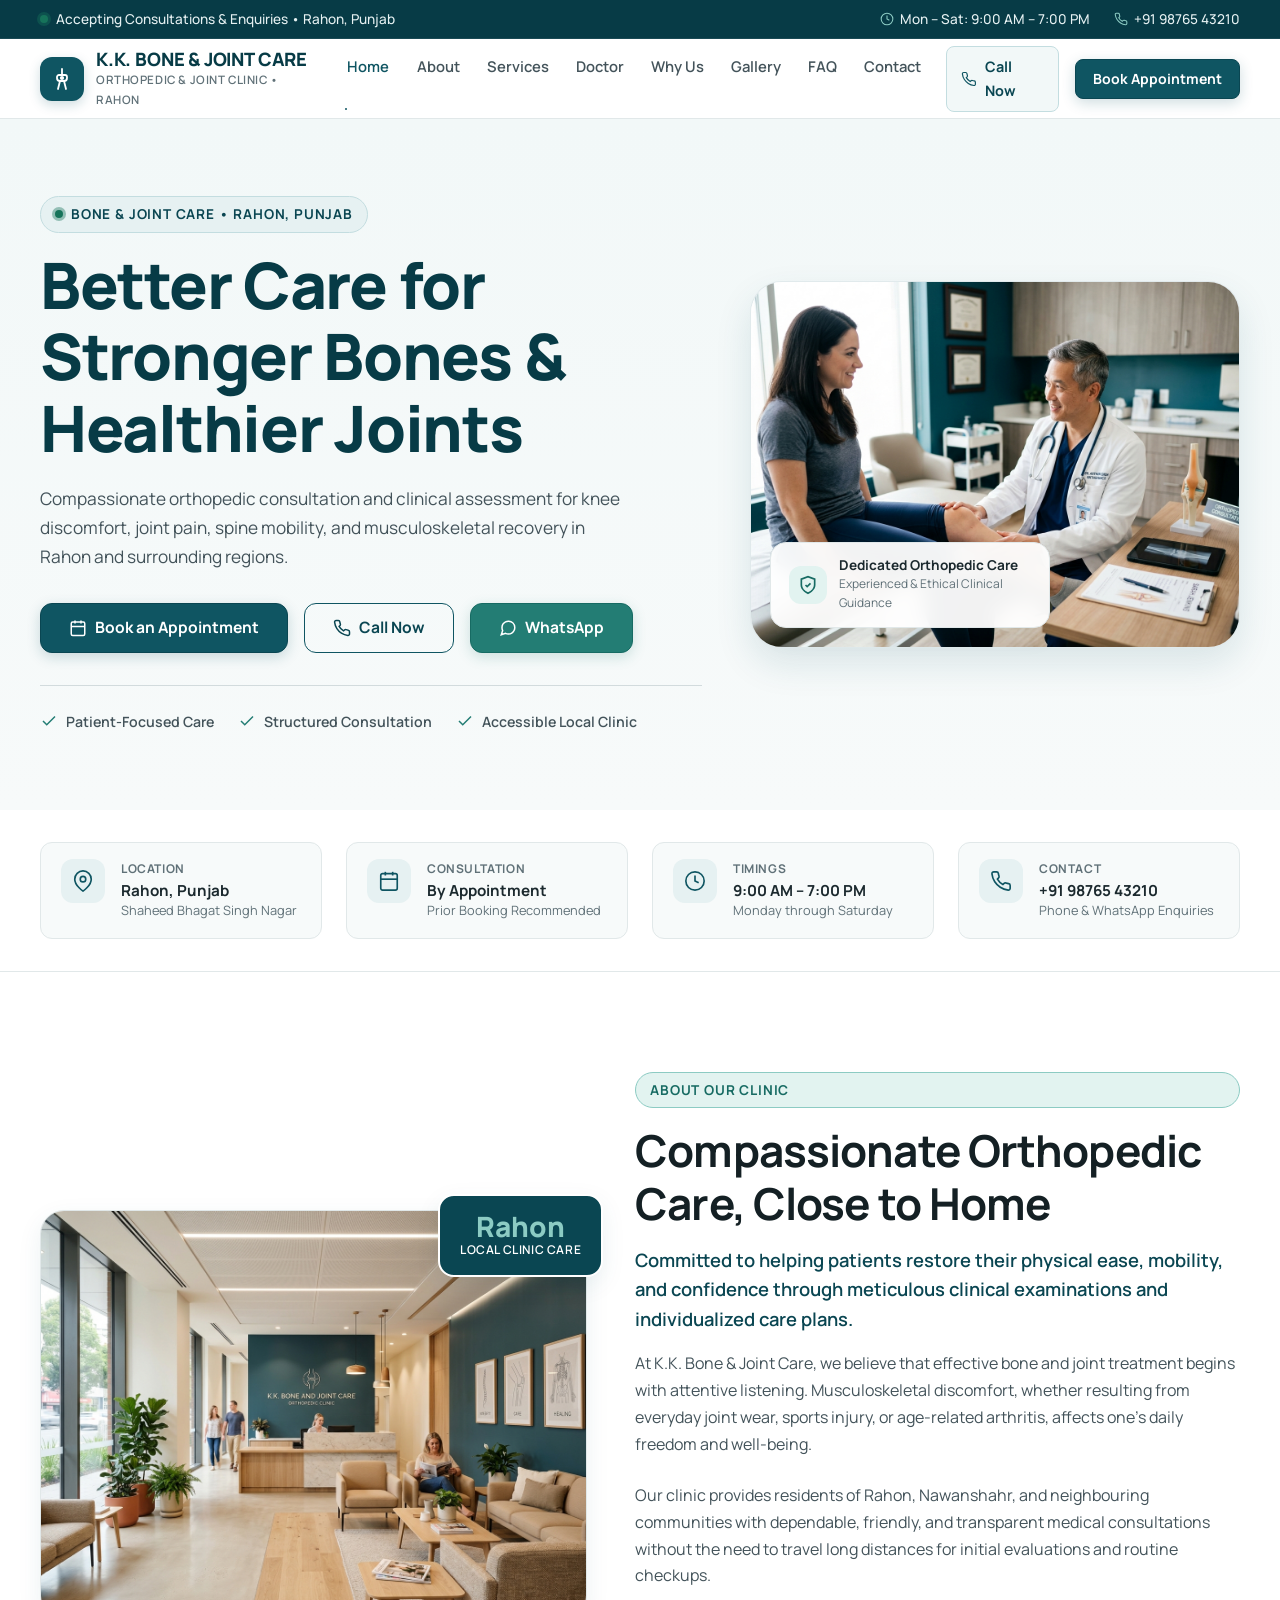
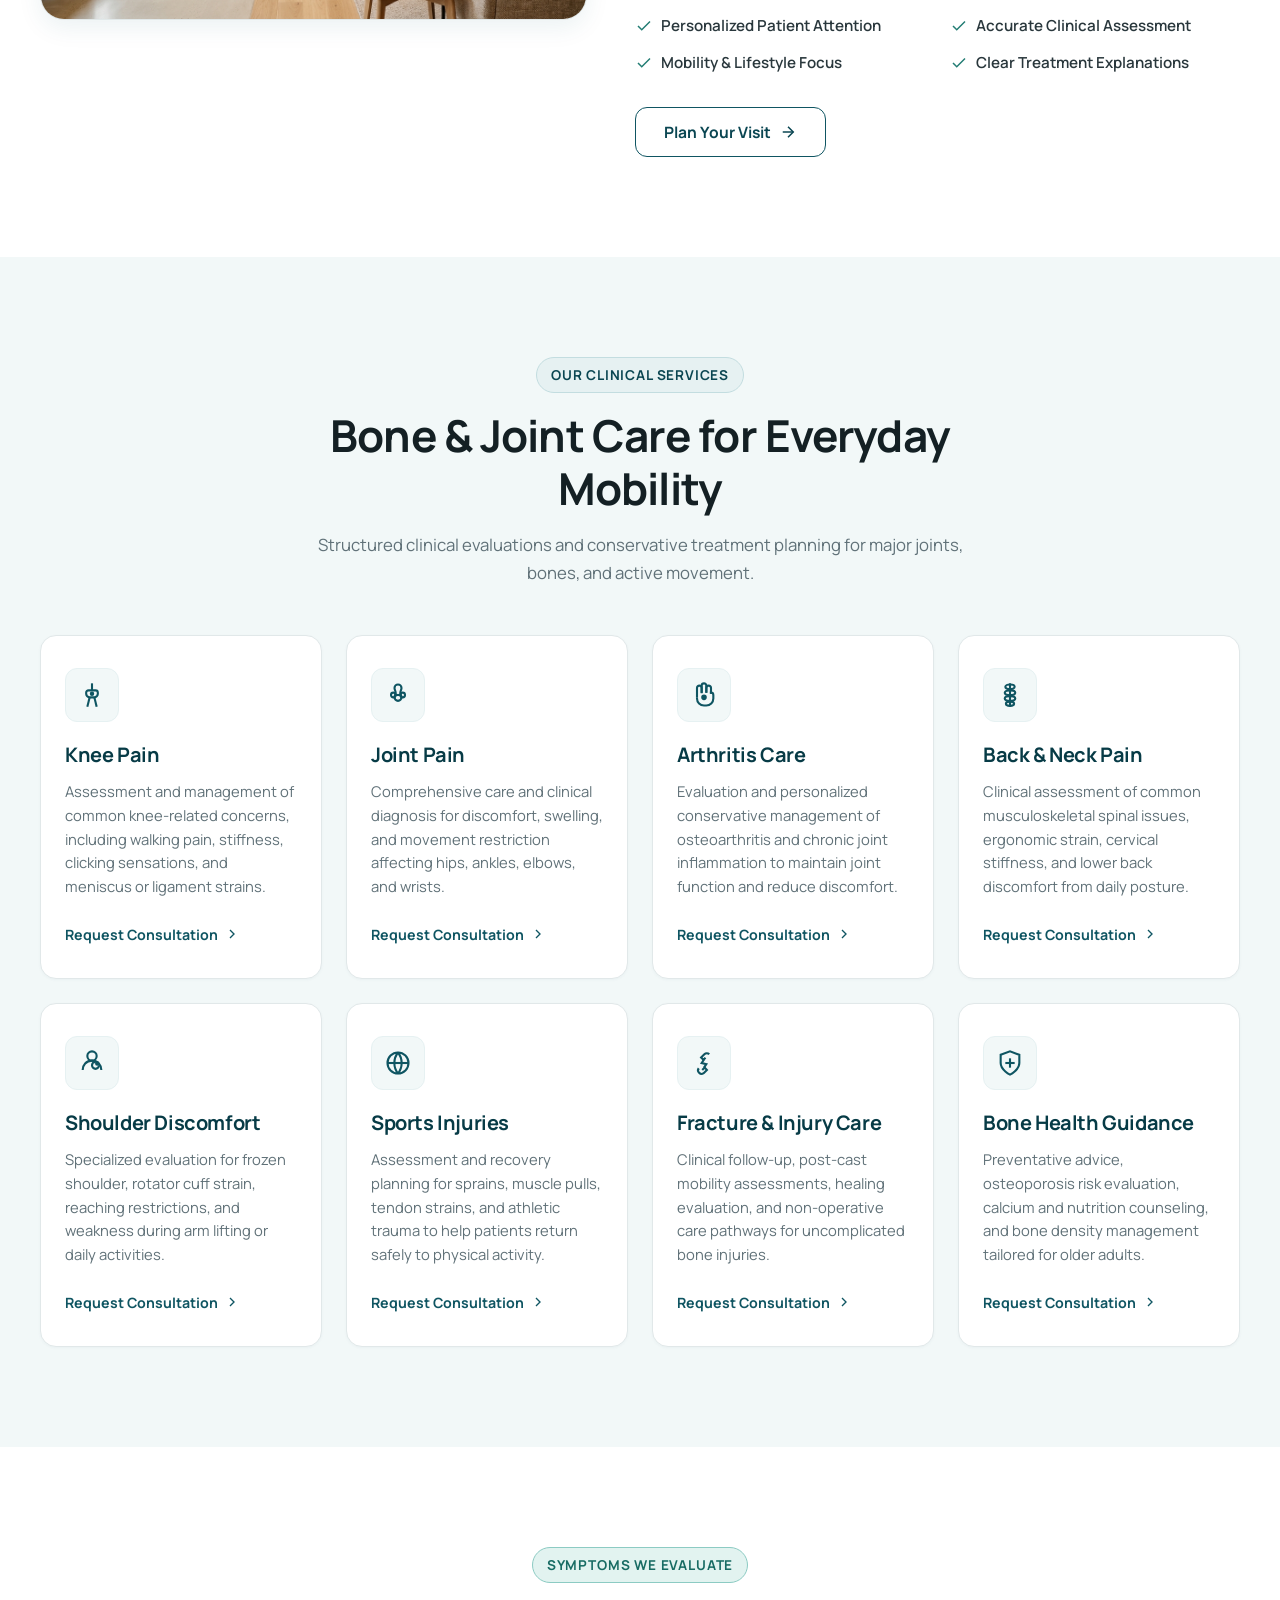
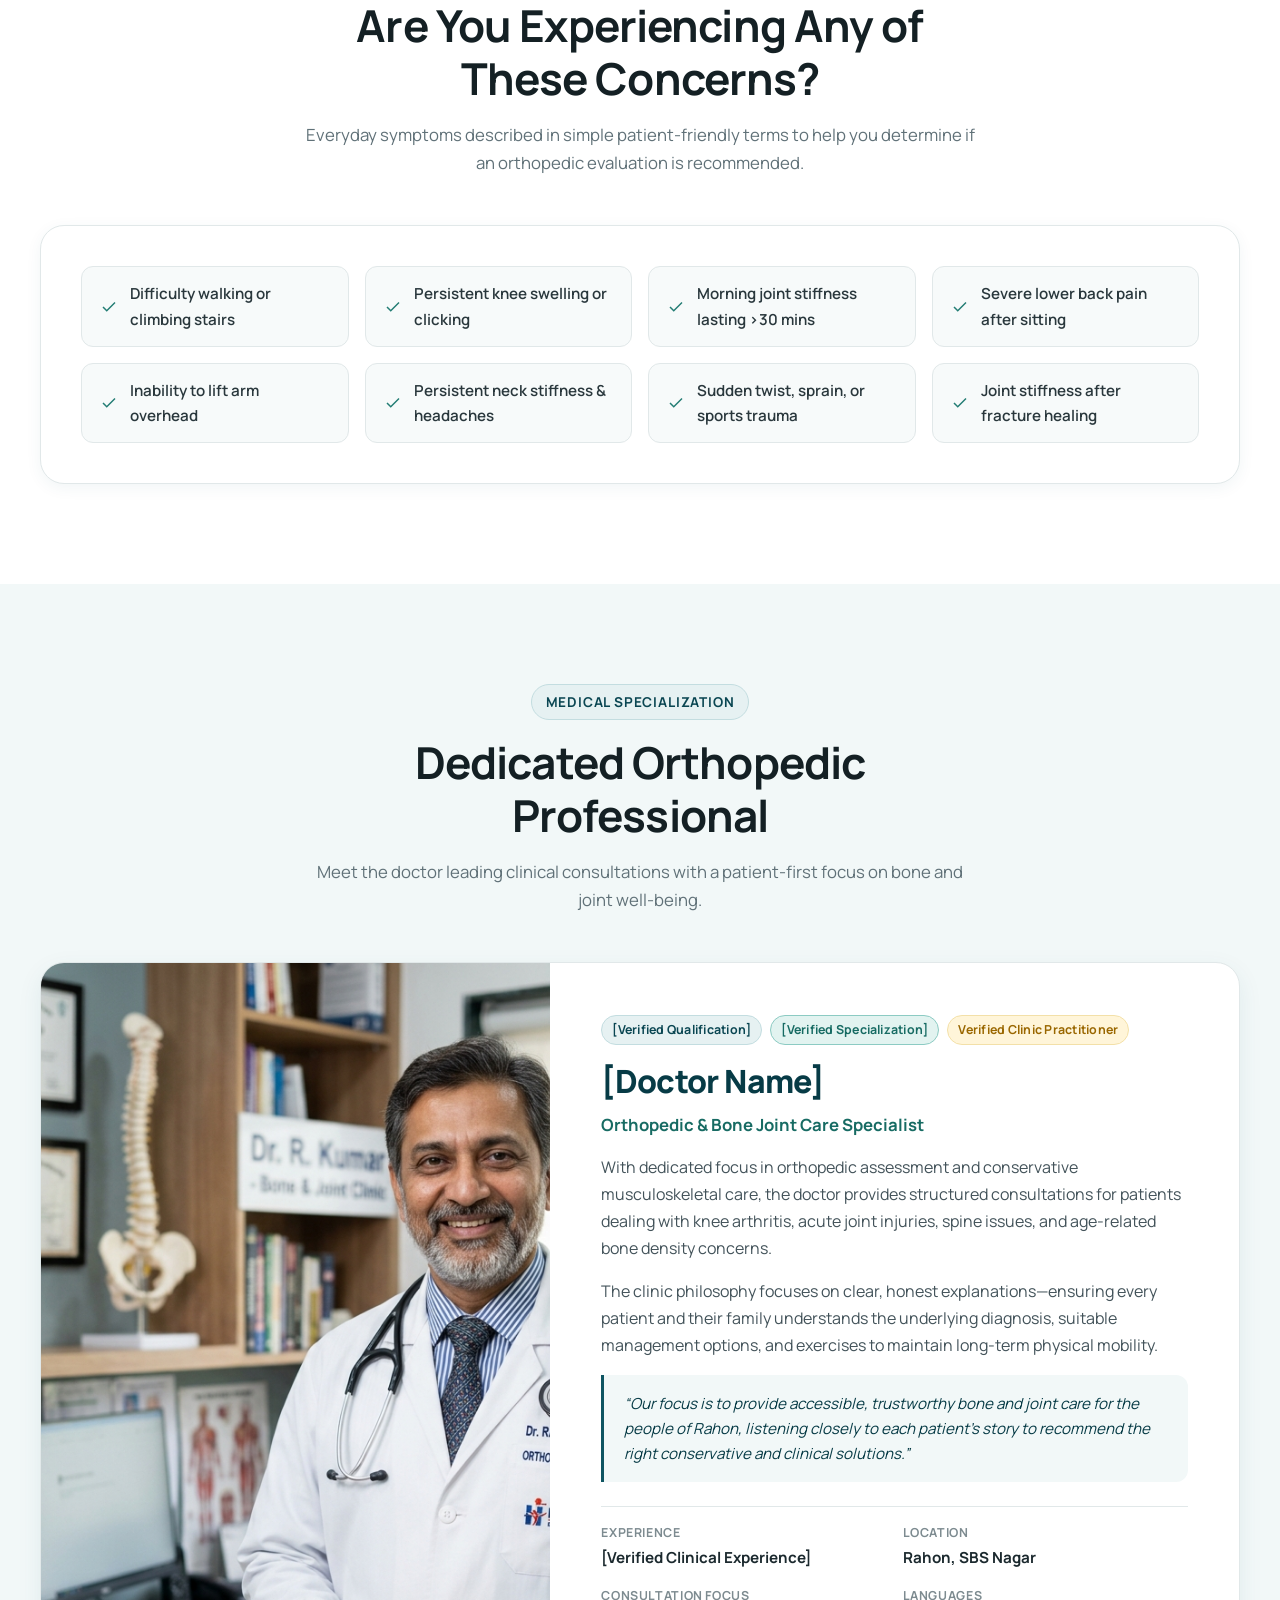
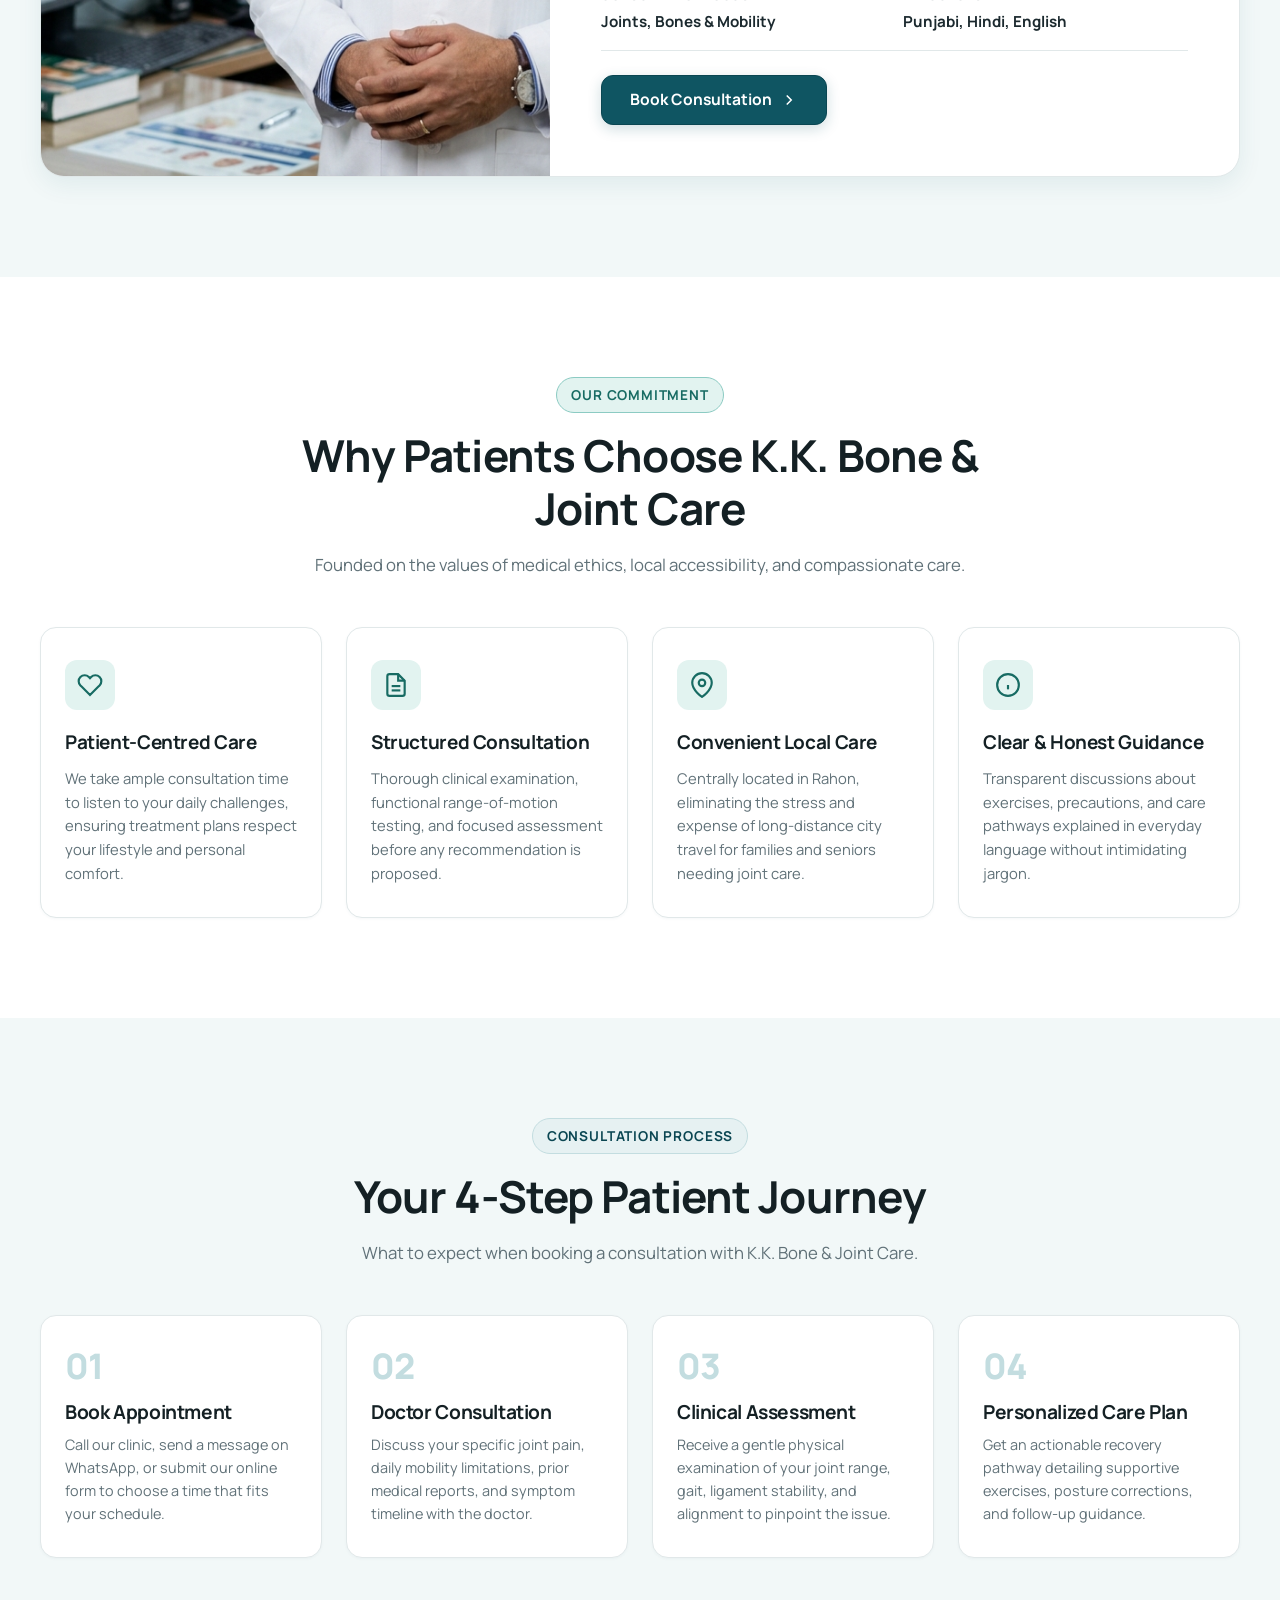
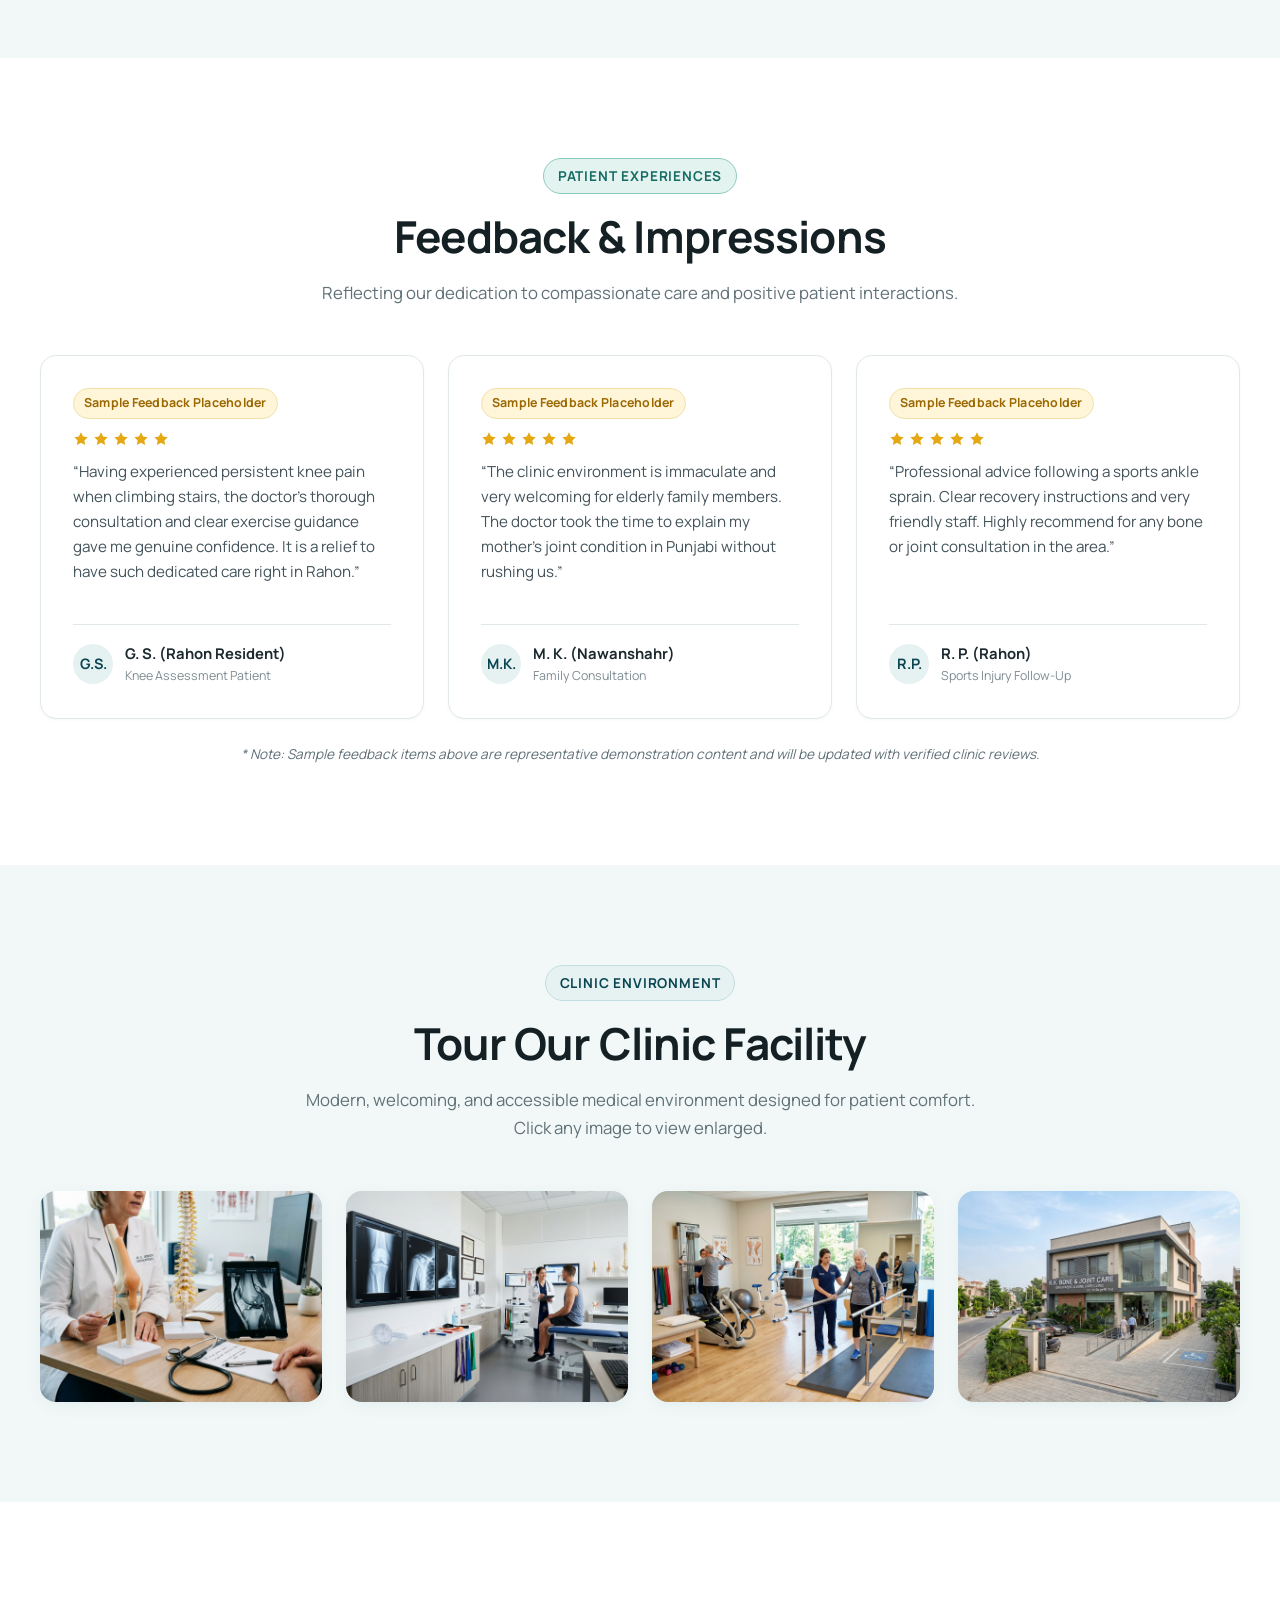
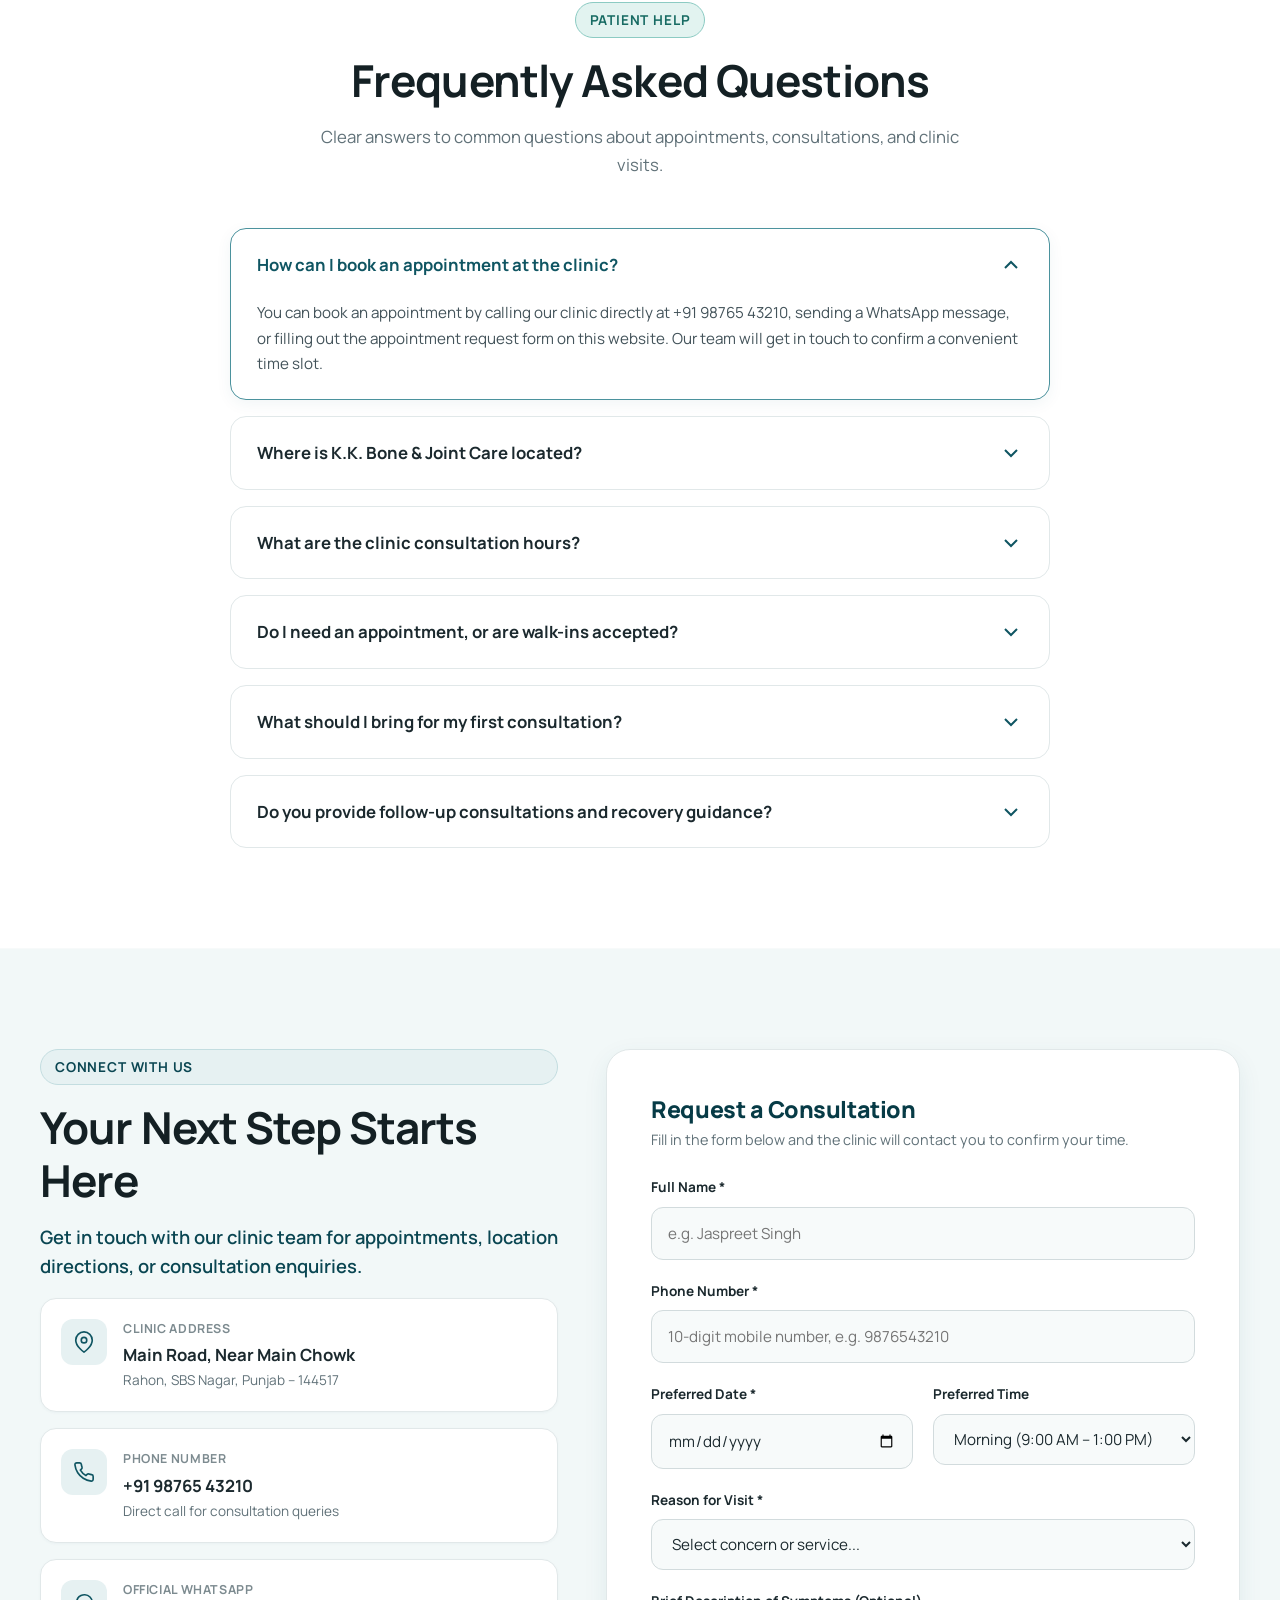
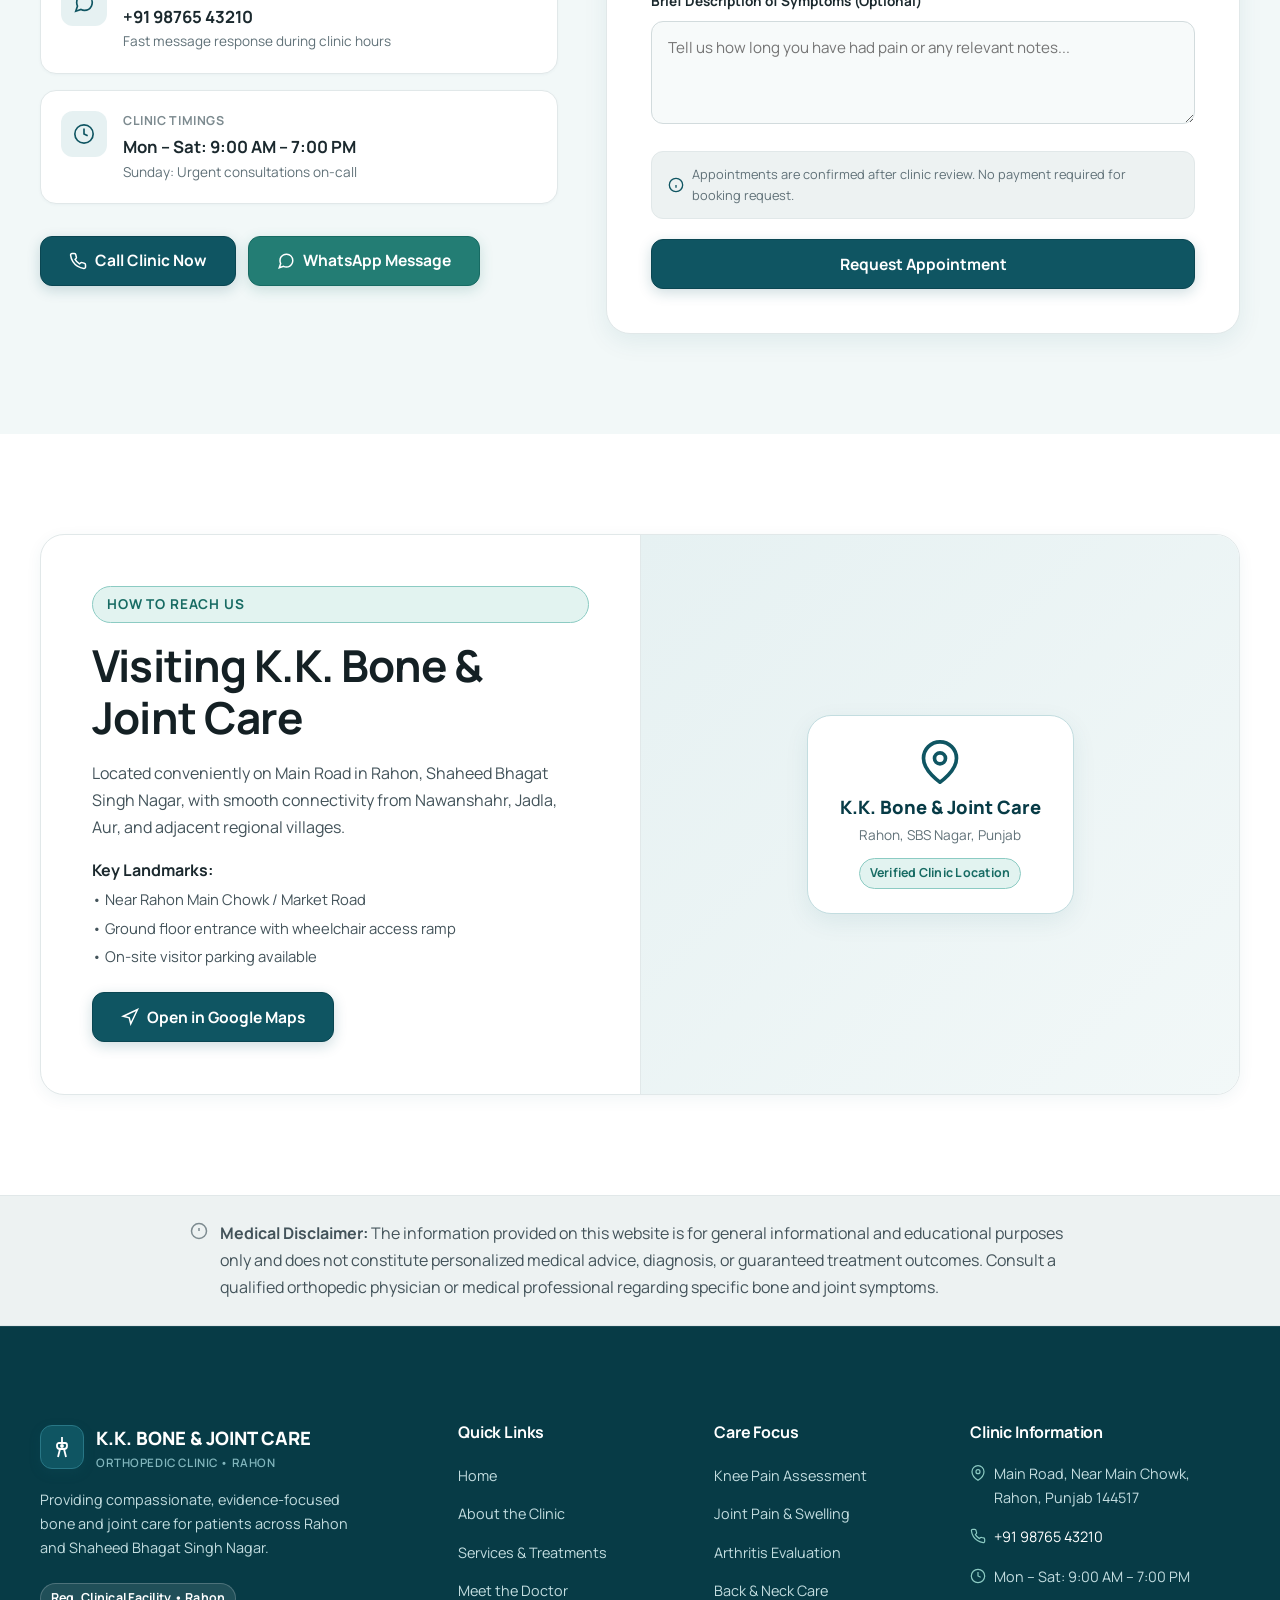
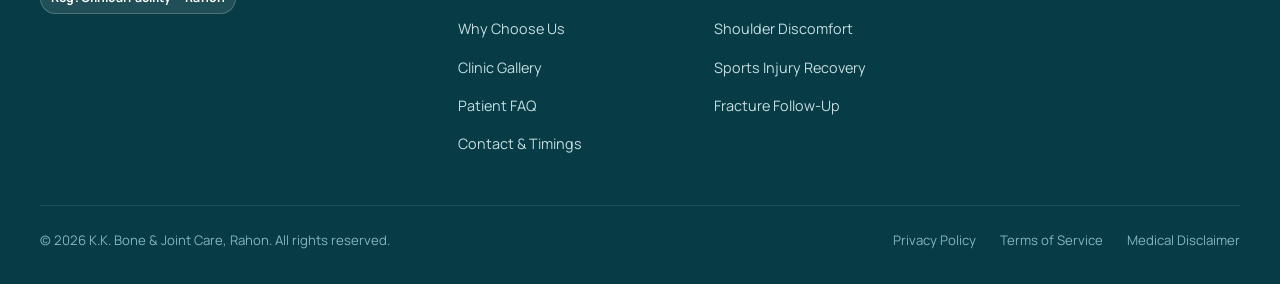
==== index.html @ 7480d84f "Initial commit: K.K. Bone & Joint Care website" ====
<!DOCTYPE html>
<html lang="en">
<head>
  <meta charset="UTF-8">
  <meta name="viewport" content="width=device-width, initial-scale=1.0">
  <title>K.K. Bone & Joint Care — Orthopedic & Joint Care Clinic in Rahon, Punjab</title>
  <meta name="description" content="K.K. Bone & Joint Care in Rahon, Punjab offers specialized orthopedic care for knee pain, arthritis, joint discomfort, back & neck conditions, and mobility rehabilitation.">
  <meta name="keywords" content="orthopedic clinic Rahon, knee pain doctor Rahon, joint care Nawanshahr, arthritis treatment Punjab, bone doctor Rahon">
  <link rel="canonical" href="https://kkboneandjoint.com/">

  <!-- Open Graph / Social Meta -->
  <meta property="og:type" content="website">
  <meta property="og:title" content="K.K. Bone & Joint Care — Orthopedic Clinic, Rahon">
  <meta property="og:description" content="Compassionate, specialized orthopedic assessment and care for knee, joint, spine, and bone mobility in Rahon, Punjab.">
  <meta property="og:image" content="assets/images/hero.jpg">
  <meta property="og:url" content="https://kkboneandjoint.com/">

  <!-- Favicon -->
  <link rel="icon" type="image/svg+xml" href="favicon/favicon.svg">

  <!-- Stylesheets -->
  <link rel="stylesheet" href="css/style.css">
  <link rel="stylesheet" href="css/components.css">
  <link rel="stylesheet" href="css/responsive.css">

  <!-- Schema.org JSON-LD for Local Healthcare Business -->
  <script type="application/ld+json">
  {
    "@context": "https://schema.org",
    "@type": "MedicalClinic",
    "name": "K.K. Bone & Joint Care",
    "image": "assets/images/about-clinic.jpg",
    "medicalSpecialty": "Orthopedic",
    "address": {
      "@type": "PostalAddress",
      "streetAddress": "Main Road, Near Main Chowk",
      "addressLocality": "Rahon",
      "addressRegion": "Punjab",
      "postalCode": "144517",
      "addressCountry": "IN"
    },
    "telephone": "+91-9876543210",
    "openingHours": "Mo-Sa 09:00-19:00"
  }
  </script>
</head>
<body>

  <!-- Accessible Skip Link -->
  <a href="#main-content" class="skip-link">Skip to main content</a>

  <!-- Top Announcement Bar -->
  <div class="top-bar">
    <div class="container">
      <div class="top-bar-left">
        <span class="status-dot" aria-hidden="true"></span>
        <span>Accepting Consultations &amp; Enquiries &bull; Rahon, Punjab</span>
      </div>
      <div class="top-bar-right">
        <div class="top-bar-link">
          <svg viewBox="0 0 24 24" fill="none" stroke="currentColor" stroke-width="1.8"><circle cx="12" cy="12" r="10"/><polyline points="12 6 12 12 16 14"/></svg>
          <span>Mon &ndash; Sat: 9:00 AM &ndash; 7:00 PM</span>
        </div>
        <a href="tel:+919876543210" class="top-bar-link" aria-label="Call clinic phone">
          <svg viewBox="0 0 24 24" fill="none" stroke="currentColor" stroke-width="1.8"><path d="M22 16.92v3a2 2 0 0 1-2.18 2 19.79 19.79 0 0 1-8.63-3.07 19.5 19.5 0 0 1-6-6 19.79 19.79 0 0 1-3.07-8.67A2 2 0 0 1 4.11 2h3a2 2 0 0 1 2 1.72 12.84 12.84 0 0 0 .7 2.81 2 2 0 0 1-.45 2.11L8.09 9.91a16 16 0 0 0 6 6l1.27-1.27a2 2 0 0 1 2.11-.45 12.84 12.84 0 0 0 2.81.7A2 2 0 0 1 22 16.92z"/></svg>
          <span>+91 98765 43210</span>
        </a>
      </div>
    </div>
  </div>

  <!-- Main Site Header -->
  <header class="site-header" role="banner">
    <div class="container header-container">
      <!-- Clinic Branding -->
      <a href="#hero" class="brand-logo" aria-label="K.K. Bone & Joint Care Homepage">
        <div class="brand-icon-wrapper" aria-hidden="true">
          <svg viewBox="0 0 24 24" fill="none" stroke="currentColor" stroke-width="1.8" stroke-linecap="round" stroke-linejoin="round">
            <path d="M12 2v6" />
            <path d="M9 8h6a2 2 0 0 1 2 2v1a3 3 0 0 1-3 3h-4a3 3 0 0 1-3-3v-1a2 2 0 0 1 2-2z" />
            <path d="M10 14l-2 8" />
            <path d="M14 14l2 8" />
            <circle cx="12" cy="11" r="1.2" fill="currentColor" />
          </svg>
        </div>
        <div class="brand-text">
          <span class="brand-title">K.K. BONE &amp; JOINT CARE</span>
          <span class="brand-subtitle">Orthopedic &amp; Joint Clinic &bull; Rahon</span>
        </div>
      </a>

      <!-- Desktop & Drawer Navigation -->
      <nav class="main-nav" id="site-navigation" aria-label="Main Navigation">
        <ul class="nav-list">
          <li><a href="#hero" class="nav-link is-active">Home</a></li>
          <li><a href="#about" class="nav-link">About</a></li>
          <li><a href="#services" class="nav-link">Services</a></li>
          <li><a href="#doctor" class="nav-link">Doctor</a></li>
          <li><a href="#why-us" class="nav-link">Why Us</a></li>
          <li><a href="#gallery" class="nav-link">Gallery</a></li>
          <li><a href="#faq" class="nav-link">FAQ</a></li>
          <li><a href="#contact" class="nav-link">Contact</a></li>
        </ul>
      </nav>

      <!-- Header Action CTAs -->
      <div class="header-actions">
        <a href="tel:+919876543210" class="header-call-btn" aria-label="Call clinic directly">
          <svg viewBox="0 0 24 24" fill="none" stroke="currentColor" stroke-width="1.8"><path d="M22 16.92v3a2 2 0 0 1-2.18 2 19.79 19.79 0 0 1-8.63-3.07 19.5 19.5 0 0 1-6-6 19.79 19.79 0 0 1-3.07-8.67A2 2 0 0 1 4.11 2h3a2 2 0 0 1 2 1.72 12.84 12.84 0 0 0 .7 2.81 2 2 0 0 1-.45 2.11L8.09 9.91a16 16 0 0 0 6 6l1.27-1.27a2 2 0 0 1 2.11-.45 12.84 12.84 0 0 0 2.81.7A2 2 0 0 1 22 16.92z"/></svg>
          <span>Call Now</span>
        </a>
        <button type="button" class="btn btn-primary btn-sm open-modal" data-action="book-appointment">
          Book Appointment
        </button>
        <!-- Mobile Toggle Button -->
        <button type="button" class="mobile-nav-toggle" aria-controls="site-navigation" aria-expanded="false" aria-label="Toggle navigation menu">
          <span class="hamburger-line" aria-hidden="true"></span>
        </button>
      </div>
    </div>
  </header>

  <main id="main-content">

    <!-- ====================================================================
         SECTION 1: HERO SECTION
         ==================================================================== -->
    <section id="hero" class="hero-section" aria-label="Clinic Introduction">
      <div class="container">
        <div class="hero-grid">
          <!-- Left Column Content -->
          <div class="hero-content">
            <span class="eyebrow hero-eyebrow">
              <span class="status-dot" aria-hidden="true"></span>
              Bone &amp; Joint Care &bull; Rahon, Punjab
            </span>
            <h1 class="hero-title">
              Better Care for Stronger Bones &amp; Healthier Joints
            </h1>
            <p class="hero-description">
              Compassionate orthopedic consultation and clinical assessment for knee discomfort, joint pain, spine mobility, and musculoskeletal recovery in Rahon and surrounding regions.
            </p>

            <div class="hero-cta-group">
              <button type="button" class="btn btn-primary open-modal" data-action="book-appointment">
                <svg viewBox="0 0 24 24" fill="none" stroke="currentColor" stroke-width="2"><rect x="3" y="4" width="18" height="18" rx="2"/><line x1="16" y1="2" x2="16" y2="6"/><line x1="8" y1="2" x2="8" y2="6"/><line x1="3" y1="10" x2="21" y2="10"/></svg>
                Book an Appointment
              </button>
              <a href="tel:+919876543210" class="btn btn-outline" aria-label="Call clinic">
                <svg viewBox="0 0 24 24" fill="none" stroke="currentColor" stroke-width="2"><path d="M22 16.92v3a2 2 0 0 1-2.18 2 19.79 19.79 0 0 1-8.63-3.07 19.5 19.5 0 0 1-6-6 19.79 19.79 0 0 1-3.07-8.67A2 2 0 0 1 4.11 2h3a2 2 0 0 1 2 1.72 12.84 12.84 0 0 0 .7 2.81 2 2 0 0 1-.45 2.11L8.09 9.91a16 16 0 0 0 6 6l1.27-1.27a2 2 0 0 1 2.11-.45 12.84 12.84 0 0 0 2.81.7A2 2 0 0 1 22 16.92z"/></svg>
                Call Now
              </a>
              <a href="https://wa.me/919876543210" class="btn btn-secondary" target="_blank" rel="noopener noreferrer" aria-label="Chat with clinic on WhatsApp">
                <svg viewBox="0 0 24 24" fill="none" stroke="currentColor" stroke-width="2"><path d="M21 11.5a8.38 8.38 0 0 1-.9 3.8 8.5 8.5 0 0 1-7.6 4.7 8.38 8.38 0 0 1-3.8-.9L3 21l1.9-5.7a8.38 8.38 0 0 1-.9-3.8 8.5 8.5 0 0 1 4.7-7.6 8.38 8.38 0 0 1 3.8-.9h.5a8.48 8.48 0 0 1 8 8v.5z"/></svg>
                WhatsApp
              </a>
            </div>

            <!-- Hero Trust Elements -->
            <div class="hero-trust-row">
              <div class="trust-item">
                <svg viewBox="0 0 24 24" fill="none" stroke="currentColor" stroke-width="2"><polyline points="20 6 9 17 4 12"/></svg>
                <span>Patient-Focused Care</span>
              </div>
              <div class="trust-item">
                <svg viewBox="0 0 24 24" fill="none" stroke="currentColor" stroke-width="2"><polyline points="20 6 9 17 4 12"/></svg>
                <span>Structured Consultation</span>
              </div>
              <div class="trust-item">
                <svg viewBox="0 0 24 24" fill="none" stroke="currentColor" stroke-width="2"><polyline points="20 6 9 17 4 12"/></svg>
                <span>Accessible Local Clinic</span>
              </div>
            </div>
          </div>

          <!-- Right Column Visual Card -->
          <div class="hero-visual-wrapper">
            <div class="hero-image-card">
              <img 
                src="assets/images/hero.jpg" 
                alt="Orthopedic doctor conducting a clinical joint examination for an adult patient in Rahon" 
                width="800" 
                height="600" 
                fetchpriority="high">
            </div>

            <!-- Floating Status Card -->
            <div class="hero-floating-card">
              <div class="floating-icon" aria-hidden="true">
                <svg viewBox="0 0 24 24" fill="none" stroke="currentColor" stroke-width="2"><path d="M12 22s8-4 8-10V5l-8-3-8 3v7c0 6 8 10 8 10z"/><polyline points="9 12 11 14 15 10"/></svg>
              </div>
              <div>
                <div class="floating-text-title">Dedicated Orthopedic Care</div>
                <div class="floating-text-sub">Experienced &amp; Ethical Clinical Guidance</div>
              </div>
            </div>
          </div>
        </div>
      </div>
    </section>

    <!-- ====================================================================
         SECTION 2: QUICK INFORMATION STRIP
         ==================================================================== -->
    <section id="quick-info" class="quick-info-section" aria-label="Key Clinic Information">
      <div class="container">
        <div class="quick-info-grid">
          <!-- Card 1: Location -->
          <div class="quick-info-card">
            <div class="quick-icon-box" aria-hidden="true">
              <svg viewBox="0 0 24 24" fill="none" stroke="currentColor" stroke-width="1.8"><path d="M21 10c0 7-9 13-9 13s-9-6-9-13a9 9 0 0 1 18 0z"/><circle cx="12" cy="10" r="3"/></svg>
            </div>
            <div>
              <div class="quick-content-label">Location</div>
              <div class="quick-content-value">Rahon, Punjab</div>
              <div class="quick-content-sub">Shaheed Bhagat Singh Nagar</div>
            </div>
          </div>

          <!-- Card 2: Consultation -->
          <div class="quick-info-card">
            <div class="quick-icon-box" aria-hidden="true">
              <svg viewBox="0 0 24 24" fill="none" stroke="currentColor" stroke-width="1.8"><rect x="3" y="4" width="18" height="18" rx="2"/><line x1="16" y1="2" x2="16" y2="6"/><line x1="8" y1="2" x2="8" y2="6"/><line x1="3" y1="10" x2="21" y2="10"/></svg>
            </div>
            <div>
              <div class="quick-content-label">Consultation</div>
              <div class="quick-content-value">By Appointment</div>
              <div class="quick-content-sub">Prior Booking Recommended</div>
            </div>
          </div>

          <!-- Card 3: Timings -->
          <div class="quick-info-card">
            <div class="quick-icon-box" aria-hidden="true">
              <svg viewBox="0 0 24 24" fill="none" stroke="currentColor" stroke-width="1.8"><circle cx="12" cy="12" r="10"/><polyline points="12 6 12 12 16 14"/></svg>
            </div>
            <div>
              <div class="quick-content-label">Timings</div>
              <div class="quick-content-value">9:00 AM &ndash; 7:00 PM</div>
              <div class="quick-content-sub">Monday through Saturday</div>
            </div>
          </div>

          <!-- Card 4: Contact -->
          <div class="quick-info-card">
            <div class="quick-icon-box" aria-hidden="true">
              <svg viewBox="0 0 24 24" fill="none" stroke="currentColor" stroke-width="1.8"><path d="M22 16.92v3a2 2 0 0 1-2.18 2 19.79 19.79 0 0 1-8.63-3.07 19.5 19.5 0 0 1-6-6 19.79 19.79 0 0 1-3.07-8.67A2 2 0 0 1 4.11 2h3a2 2 0 0 1 2 1.72 12.84 12.84 0 0 0 .7 2.81 2 2 0 0 1-.45 2.11L8.09 9.91a16 16 0 0 0 6 6l1.27-1.27a2 2 0 0 1 2.11-.45 12.84 12.84 0 0 0 2.81.7A2 2 0 0 1 22 16.92z"/></svg>
            </div>
            <div>
              <div class="quick-content-label">Contact</div>
              <div class="quick-content-value">+91 98765 43210</div>
              <div class="quick-content-sub">Phone &amp; WhatsApp Enquiries</div>
            </div>
          </div>
        </div>
      </div>
    </section>

    <!-- ====================================================================
         SECTION 3: ABOUT SECTION
         ==================================================================== -->
    <section id="about" class="section section-white reveal" aria-label="About the Clinic">
      <div class="container">
        <div class="about-grid">
          <!-- Visual Column -->
          <div class="about-visual-col">
            <div class="about-image-card">
              <img 
                src="assets/images/about-clinic.jpg" 
                alt="Interior view of K.K. Bone & Joint Care modern reception and patient consultation area in Rahon" 
                width="700" 
                height="525" 
                loading="lazy">
            </div>
            <div class="about-badge-tag">
              <div class="num">Rahon</div>
              <div class="label">Local Clinic Care</div>
            </div>
          </div>

          <!-- Text Column -->
          <div class="about-text-content">
            <span class="eyebrow eyebrow-accent">About Our Clinic</span>
            <h2 class="section-title">Compassionate Orthopedic Care, Close to Home</h2>
            <p class="about-lead">
              Committed to helping patients restore their physical ease, mobility, and confidence through meticulous clinical examinations and individualized care plans.
            </p>
            <p class="about-body-text">
              At K.K. Bone &amp; Joint Care, we believe that effective bone and joint treatment begins with attentive listening. Musculoskeletal discomfort, whether resulting from everyday joint wear, sports injury, or age-related arthritis, affects one's daily freedom and well-being.
            </p>
            <p class="about-body-text">
              Our clinic provides residents of Rahon, Nawanshahr, and neighbouring communities with dependable, friendly, and transparent medical consultations without the need to travel long distances for initial evaluations and routine checkups.
            </p>

            <div class="about-highlights-list">
              <div class="about-highlight-item">
                <svg viewBox="0 0 24 24" fill="none" stroke="currentColor" stroke-width="2"><polyline points="20 6 9 17 4 12"/></svg>
                <span>Personalized Patient Attention</span>
              </div>
              <div class="about-highlight-item">
                <svg viewBox="0 0 24 24" fill="none" stroke="currentColor" stroke-width="2"><polyline points="20 6 9 17 4 12"/></svg>
                <span>Accurate Clinical Assessment</span>
              </div>
              <div class="about-highlight-item">
                <svg viewBox="0 0 24 24" fill="none" stroke="currentColor" stroke-width="2"><polyline points="20 6 9 17 4 12"/></svg>
                <span>Mobility &amp; Lifestyle Focus</span>
              </div>
              <div class="about-highlight-item">
                <svg viewBox="0 0 24 24" fill="none" stroke="currentColor" stroke-width="2"><polyline points="20 6 9 17 4 12"/></svg>
                <span>Clear Treatment Explanations</span>
              </div>
            </div>

            <div>
              <a href="#contact" class="btn btn-outline">
                <span>Plan Your Visit</span>
                <svg viewBox="0 0 24 24" fill="none" stroke="currentColor" stroke-width="2"><line x1="5" y1="12" x2="19" y2="12"/><polyline points="12 5 19 12 12 19"/></svg>
              </a>
            </div>
          </div>
        </div>
      </div>
    </section>

    <!-- ====================================================================
         SECTION 4: SERVICES SECTION
         ==================================================================== -->
    <section id="services" class="section section-tint reveal" aria-label="Clinical Services">
      <div class="container">
        <div class="section-header">
          <span class="eyebrow">Our Clinical Services</span>
          <h2 class="section-title">Bone &amp; Joint Care for Everyday Mobility</h2>
          <p class="section-subtitle">
            Structured clinical evaluations and conservative treatment planning for major joints, bones, and active movement.
          </p>
        </div>

        <div class="services-grid">
          <!-- Service 1: Knee Pain -->
          <article class="service-card">
            <div class="service-icon-box" aria-hidden="true">
              <svg viewBox="0 0 24 24" fill="none" stroke="currentColor" stroke-width="1.8"><path d="M12 2v6"/><path d="M9 8h6a2 2 0 0 1 2 2v1a3 3 0 0 1-3 3h-4a3 3 0 0 1-3-3v-1a2 2 0 0 1 2-2z"/><path d="M10 14l-2 8"/><path d="M14 14l2 8"/><circle cx="12" cy="11" r="1" fill="currentColor"/></svg>
            </div>
            <h3 class="service-title">Knee Pain</h3>
            <p class="service-desc">
              Assessment and management of common knee-related concerns, including walking pain, stiffness, clicking sensations, and meniscus or ligament strains.
            </p>
            <a href="#contact" class="service-action-link">
              <span>Request Consultation</span>
              <svg viewBox="0 0 24 24" fill="none" stroke="currentColor" stroke-width="2"><polyline points="9 18 15 12 9 6"/></svg>
            </a>
          </article>

          <!-- Service 2: Joint Pain -->
          <article class="service-card">
            <div class="service-icon-box" aria-hidden="true">
              <svg viewBox="0 0 24 24" fill="none" stroke="currentColor" stroke-width="1.8"><path d="M12 3a3 3 0 0 0-3 3c0 1.5 1 2.5 1 4 0 1.5-1 2.5-1 4a3 3 0 0 0 6 0c0-1.5-1-2.5-1-4 0-1.5 1-2.5 1-4a3 3 0 0 0-3-3z"/><circle cx="8" cy="12" r="2"/><circle cx="16" cy="12" r="2"/><line x1="10" y1="12" x2="14" y2="12"/></svg>
            </div>
            <h3 class="service-title">Joint Pain</h3>
            <p class="service-desc">
              Comprehensive care and clinical diagnosis for discomfort, swelling, and movement restriction affecting hips, ankles, elbows, and wrists.
            </p>
            <a href="#contact" class="service-action-link">
              <span>Request Consultation</span>
              <svg viewBox="0 0 24 24" fill="none" stroke="currentColor" stroke-width="2"><polyline points="9 18 15 12 9 6"/></svg>
            </a>
          </article>

          <!-- Service 3: Arthritis -->
          <article class="service-card">
            <div class="service-icon-box" aria-hidden="true">
              <svg viewBox="0 0 24 24" fill="none" stroke="currentColor" stroke-width="1.8"><path d="M18 11V6a2 2 0 0 0-4 0v4"/><path d="M14 10V4a2 2 0 0 0-4 0v6"/><path d="M10 10.5V6a2 2 0 0 0-4 0v8"/><path d="M6 14v1a6 6 0 0 0 6 6h2a6 6 0 0 0 6-6v-3a2 2 0 0 0-2-2h-1"/><circle cx="12" cy="14" r="1.5" fill="currentColor"/></svg>
            </div>
            <h3 class="service-title">Arthritis Care</h3>
            <p class="service-desc">
              Evaluation and personalized conservative management of osteoarthritis and chronic joint inflammation to maintain joint function and reduce discomfort.
            </p>
            <a href="#contact" class="service-action-link">
              <span>Request Consultation</span>
              <svg viewBox="0 0 24 24" fill="none" stroke="currentColor" stroke-width="2"><polyline points="9 18 15 12 9 6"/></svg>
            </a>
          </article>

          <!-- Service 4: Back & Neck Pain -->
          <article class="service-card">
            <div class="service-icon-box" aria-hidden="true">
              <svg viewBox="0 0 24 24" fill="none" stroke="currentColor" stroke-width="1.8"><path d="M12 2v20"/><ellipse cx="12" cy="5" rx="4" ry="2"/><ellipse cx="12" cy="10" rx="4.5" ry="2"/><ellipse cx="12" cy="15" rx="4.5" ry="2"/><ellipse cx="12" cy="19.5" rx="3.5" ry="1.8"/></svg>
            </div>
            <h3 class="service-title">Back &amp; Neck Pain</h3>
            <p class="service-desc">
              Clinical assessment of common musculoskeletal spinal issues, ergonomic strain, cervical stiffness, and lower back discomfort from daily posture.
            </p>
            <a href="#contact" class="service-action-link">
              <span>Request Consultation</span>
              <svg viewBox="0 0 24 24" fill="none" stroke="currentColor" stroke-width="2"><polyline points="9 18 15 12 9 6"/></svg>
            </a>
          </article>

          <!-- Service 5: Shoulder Pain -->
          <article class="service-card">
            <div class="service-icon-box" aria-hidden="true">
              <svg viewBox="0 0 24 24" fill="none" stroke="currentColor" stroke-width="1.8"><path d="M4 18c0-4 3-8 8-8s8 4 8 8"/><circle cx="12" cy="6" r="4"/><path d="M18 14a3 3 0 1 1-3-3"/><circle cx="16.5" cy="12.5" r="1" fill="currentColor"/></svg>
            </div>
            <h3 class="service-title">Shoulder Discomfort</h3>
            <p class="service-desc">
              Specialized evaluation for frozen shoulder, rotator cuff strain, reaching restrictions, and weakness during arm lifting or daily activities.
            </p>
            <a href="#contact" class="service-action-link">
              <span>Request Consultation</span>
              <svg viewBox="0 0 24 24" fill="none" stroke="currentColor" stroke-width="2"><polyline points="9 18 15 12 9 6"/></svg>
            </a>
          </article>

          <!-- Service 6: Sports Injuries -->
          <article class="service-card">
            <div class="service-icon-box" aria-hidden="true">
              <svg viewBox="0 0 24 24" fill="none" stroke="currentColor" stroke-width="1.8"><circle cx="12" cy="12" r="9"/><path d="M12 3a14.5 14.5 0 0 0 0 18"/><path d="M12 3a14.5 14.5 0 0 1 0 18"/><path d="M3 12h18"/></svg>
            </div>
            <h3 class="service-title">Sports Injuries</h3>
            <p class="service-desc">
              Assessment and recovery planning for sprains, muscle pulls, tendon strains, and athletic trauma to help patients return safely to physical activity.
            </p>
            <a href="#contact" class="service-action-link">
              <span>Request Consultation</span>
              <svg viewBox="0 0 24 24" fill="none" stroke="currentColor" stroke-width="2"><polyline points="9 18 15 12 9 6"/></svg>
            </a>
          </article>

          <!-- Service 7: Fracture & Injury Care -->
          <article class="service-card">
            <div class="service-icon-box" aria-hidden="true">
              <svg viewBox="0 0 24 24" fill="none" stroke="currentColor" stroke-width="1.8"><path d="M16.5 4.5a3 3 0 0 0-4.2 0L9.5 7.3l2 2 1.8-1.8"/><path d="M7.5 16.5a3 3 0 0 0 4.2 4.2l2.8-2.8-2-2-2 2"/><path d="M12 9l-2 3 4 1-2 3"/></svg>
            </div>
            <h3 class="service-title">Fracture &amp; Injury Care</h3>
            <p class="service-desc">
              Clinical follow-up, post-cast mobility assessments, healing evaluation, and non-operative care pathways for uncomplicated bone injuries.
            </p>
            <a href="#contact" class="service-action-link">
              <span>Request Consultation</span>
              <svg viewBox="0 0 24 24" fill="none" stroke="currentColor" stroke-width="2"><polyline points="9 18 15 12 9 6"/></svg>
            </a>
          </article>

          <!-- Service 8: Bone Health -->
          <article class="service-card">
            <div class="service-icon-box" aria-hidden="true">
              <svg viewBox="0 0 24 24" fill="none" stroke="currentColor" stroke-width="1.8"><path d="M12 22s8-4 8-10V5l-8-3-8 3v7c0 6 8 10 8 10z"/><path d="M12 8v8"/><path d="M8 12h8"/></svg>
            </div>
            <h3 class="service-title">Bone Health Guidance</h3>
            <p class="service-desc">
              Preventative advice, osteoporosis risk evaluation, calcium and nutrition counseling, and bone density management tailored for older adults.
            </p>
            <a href="#contact" class="service-action-link">
              <span>Request Consultation</span>
              <svg viewBox="0 0 24 24" fill="none" stroke="currentColor" stroke-width="2"><polyline points="9 18 15 12 9 6"/></svg>
            </a>
          </article>
        </div>
      </div>
    </section>

    <!-- ====================================================================
         SECTION 5: CONDITIONS WE HELP WITH
         ==================================================================== -->
    <section id="conditions" class="section section-white reveal" aria-label="Conditions and Symptoms">
      <div class="container">
        <div class="section-header">
          <span class="eyebrow eyebrow-accent">Symptoms We Evaluate</span>
          <h2 class="section-title">Are You Experiencing Any of These Concerns?</h2>
          <p class="section-subtitle">
            Everyday symptoms described in simple patient-friendly terms to help you determine if an orthopedic evaluation is recommended.
          </p>
        </div>

        <div class="conditions-wrapper">
          <div class="conditions-grid">
            <div class="condition-pill">
              <svg viewBox="0 0 24 24" fill="none" stroke="currentColor" stroke-width="2"><polyline points="20 6 9 17 4 12"/></svg>
              <span>Difficulty walking or climbing stairs</span>
            </div>
            <div class="condition-pill">
              <svg viewBox="0 0 24 24" fill="none" stroke="currentColor" stroke-width="2"><polyline points="20 6 9 17 4 12"/></svg>
              <span>Persistent knee swelling or clicking</span>
            </div>
            <div class="condition-pill">
              <svg viewBox="0 0 24 24" fill="none" stroke="currentColor" stroke-width="2"><polyline points="20 6 9 17 4 12"/></svg>
              <span>Morning joint stiffness lasting >30 mins</span>
            </div>
            <div class="condition-pill">
              <svg viewBox="0 0 24 24" fill="none" stroke="currentColor" stroke-width="2"><polyline points="20 6 9 17 4 12"/></svg>
              <span>Severe lower back pain after sitting</span>
            </div>
            <div class="condition-pill">
              <svg viewBox="0 0 24 24" fill="none" stroke="currentColor" stroke-width="2"><polyline points="20 6 9 17 4 12"/></svg>
              <span>Inability to lift arm overhead</span>
            </div>
            <div class="condition-pill">
              <svg viewBox="0 0 24 24" fill="none" stroke="currentColor" stroke-width="2"><polyline points="20 6 9 17 4 12"/></svg>
              <span>Persistent neck stiffness &amp; headaches</span>
            </div>
            <div class="condition-pill">
              <svg viewBox="0 0 24 24" fill="none" stroke="currentColor" stroke-width="2"><polyline points="20 6 9 17 4 12"/></svg>
              <span>Sudden twist, sprain, or sports trauma</span>
            </div>
            <div class="condition-pill">
              <svg viewBox="0 0 24 24" fill="none" stroke="currentColor" stroke-width="2"><polyline points="20 6 9 17 4 12"/></svg>
              <span>Joint stiffness after fracture healing</span>
            </div>
          </div>
        </div>
      </div>
    </section>

    <!-- ====================================================================
         SECTION 6: DOCTOR PROFILE SECTION
         ==================================================================== -->
    <section id="doctor" class="section section-tint reveal" aria-label="Doctor Profile">
      <div class="container">
        <div class="section-header">
          <span class="eyebrow">Medical Specialization</span>
          <h2 class="section-title">Dedicated Orthopedic Professional</h2>
          <p class="section-subtitle">
            Meet the doctor leading clinical consultations with a patient-first focus on bone and joint well-being.
          </p>
        </div>

        <div class="doctor-card">
          <!-- Doctor Image Column -->
          <div class="doctor-image-wrapper">
            <img 
              src="assets/images/doctor.jpg" 
              alt="Portrait of the orthopedic specialist doctor at K.K. Bone & Joint Care" 
              width="600" 
              height="750" 
              loading="lazy">
          </div>

          <!-- Doctor Info Column -->
          <div class="doctor-info-panel">
            <div class="doctor-meta-badges">
              <span class="badge badge-brand">[Verified Qualification]</span>
              <span class="badge badge-accent">[Verified Specialization]</span>
              <span class="badge badge-demo">Verified Clinic Practitioner</span>
            </div>

            <h3 class="doctor-name">[Doctor Name]</h3>
            <div class="doctor-specialty">Orthopedic &amp; Bone Joint Care Specialist</div>

            <p class="doctor-bio">
              With dedicated focus in orthopedic assessment and conservative musculoskeletal care, the doctor provides structured consultations for patients dealing with knee arthritis, acute joint injuries, spine issues, and age-related bone density concerns.
            </p>
            <p class="doctor-bio">
              The clinic philosophy focuses on clear, honest explanations—ensuring every patient and their family understands the underlying diagnosis, suitable management options, and exercises to maintain long-term physical mobility.
            </p>

            <blockquote class="doctor-quote-box">
              &ldquo;Our focus is to provide accessible, trustworthy bone and joint care for the people of Rahon, listening closely to each patient&rsquo;s story to recommend the right conservative and clinical solutions.&rdquo;
            </blockquote>

            <div class="doctor-details-grid">
              <div class="doctor-detail-item">
                <span class="detail-label">Experience</span>
                <span class="detail-value">[Verified Clinical Experience]</span>
              </div>
              <div class="doctor-detail-item">
                <span class="detail-label">Location</span>
                <span class="detail-value">Rahon, SBS Nagar</span>
              </div>
              <div class="doctor-detail-item">
                <span class="detail-label">Consultation Focus</span>
                <span class="detail-value">Joints, Bones &amp; Mobility</span>
              </div>
              <div class="doctor-detail-item">
                <span class="detail-label">Languages</span>
                <span class="detail-value">Punjabi, Hindi, English</span>
              </div>
            </div>

            <div>
              <button type="button" class="btn btn-primary open-modal" data-action="book-appointment">
                <span>Book Consultation</span>
                <svg viewBox="0 0 24 24" fill="none" stroke="currentColor" stroke-width="2"><polyline points="9 18 15 12 9 6"/></svg>
              </button>
            </div>
          </div>
        </div>
      </div>
    </section>

    <!-- ====================================================================
         SECTION 7: WHY CHOOSE US
         ==================================================================== -->
    <section id="why-us" class="section section-white reveal" aria-label="Why Choose Our Clinic">
      <div class="container">
        <div class="section-header">
          <span class="eyebrow eyebrow-accent">Our Commitment</span>
          <h2 class="section-title">Why Patients Choose K.K. Bone &amp; Joint Care</h2>
          <p class="section-subtitle">
            Founded on the values of medical ethics, local accessibility, and compassionate care.
          </p>
        </div>

        <div class="why-us-grid">
          <article class="why-card">
            <div class="why-icon-box" aria-hidden="true">
              <svg viewBox="0 0 24 24" fill="none" stroke="currentColor" stroke-width="2"><path d="M20.84 4.61a5.5 5.5 0 0 0-7.78 0L12 5.67l-1.06-1.06a5.5 5.5 0 0 0-7.78 7.78l1.06 1.06L12 21.23l7.78-7.78 1.06-1.06a5.5 5.5 0 0 0 0-7.78z"/></svg>
            </div>
            <h3 class="why-title">Patient-Centred Care</h3>
            <p class="why-desc">
              We take ample consultation time to listen to your daily challenges, ensuring treatment plans respect your lifestyle and personal comfort.
            </p>
          </article>

          <article class="why-card">
            <div class="why-icon-box" aria-hidden="true">
              <svg viewBox="0 0 24 24" fill="none" stroke="currentColor" stroke-width="2"><path d="M14 2H6a2 2 0 0 0-2 2v16a2 2 0 0 0 2 2h12a2 2 0 0 0 2-2V8z"/><polyline points="14 2 14 8 20 8"/><line x1="16" y1="13" x2="8" y2="13"/><line x1="16" y1="17" x2="8" y2="17"/></svg>
            </div>
            <h3 class="why-title">Structured Consultation</h3>
            <p class="why-desc">
              Thorough clinical examination, functional range-of-motion testing, and focused assessment before any recommendation is proposed.
            </p>
          </article>

          <article class="why-card">
            <div class="why-icon-box" aria-hidden="true">
              <svg viewBox="0 0 24 24" fill="none" stroke="currentColor" stroke-width="2"><path d="M21 10c0 7-9 13-9 13s-9-6-9-13a9 9 0 0 1 18 0z"/><circle cx="12" cy="10" r="3"/></svg>
            </div>
            <h3 class="why-title">Convenient Local Care</h3>
            <p class="why-desc">
              Centrally located in Rahon, eliminating the stress and expense of long-distance city travel for families and seniors needing joint care.
            </p>
          </article>

          <article class="why-card">
            <div class="why-icon-box" aria-hidden="true">
              <svg viewBox="0 0 24 24" fill="none" stroke="currentColor" stroke-width="2"><circle cx="12" cy="12" r="10"/><line x1="12" y1="16" x2="12" y2="12"/><line x1="12" y1="8" x2="12.01" y2="8"/></svg>
            </div>
            <h3 class="why-title">Clear &amp; Honest Guidance</h3>
            <p class="why-desc">
              Transparent discussions about exercises, precautions, and care pathways explained in everyday language without intimidating jargon.
            </p>
          </article>
        </div>
      </div>
    </section>

    <!-- ====================================================================
         SECTION 8: PATIENT JOURNEY
         ==================================================================== -->
    <section id="patient-journey" class="section section-tint reveal" aria-label="How Your Visit Works">
      <div class="container">
        <div class="section-header">
          <span class="eyebrow">Consultation Process</span>
          <h2 class="section-title">Your 4-Step Patient Journey</h2>
          <p class="section-subtitle">
            What to expect when booking a consultation with K.K. Bone &amp; Joint Care.
          </p>
        </div>

        <div class="journey-grid">
          <!-- Step 1 -->
          <div class="journey-step-card">
            <div class="step-number" aria-hidden="true">01</div>
            <h3 class="step-title">Book Appointment</h3>
            <p class="step-desc">
              Call our clinic, send a message on WhatsApp, or submit our online form to choose a time that fits your schedule.
            </p>
          </div>

          <!-- Step 2 -->
          <div class="journey-step-card">
            <div class="step-number" aria-hidden="true">02</div>
            <h3 class="step-title">Doctor Consultation</h3>
            <p class="step-desc">
              Discuss your specific joint pain, daily mobility limitations, prior medical reports, and symptom timeline with the doctor.
            </p>
          </div>

          <!-- Step 3 -->
          <div class="journey-step-card">
            <div class="step-number" aria-hidden="true">03</div>
            <h3 class="step-title">Clinical Assessment</h3>
            <p class="step-desc">
              Receive a gentle physical examination of your joint range, gait, ligament stability, and alignment to pinpoint the issue.
            </p>
          </div>

          <!-- Step 4 -->
          <div class="journey-step-card">
            <div class="step-number" aria-hidden="true">04</div>
            <h3 class="step-title">Personalized Care Plan</h3>
            <p class="step-desc">
              Get an actionable recovery pathway detailing supportive exercises, posture corrections, and follow-up guidance.
            </p>
          </div>
        </div>
      </div>
    </section>

    <!-- ====================================================================
         SECTION 9: TESTIMONIALS (Social Proof)
         ==================================================================== -->
    <section id="testimonials" class="section section-white reveal" aria-label="Patient Feedback">
      <div class="container">
        <div class="section-header">
          <span class="eyebrow eyebrow-accent">Patient Experiences</span>
          <h2 class="section-title">Feedback &amp; Impressions</h2>
          <p class="section-subtitle">
            Reflecting our dedication to compassionate care and positive patient interactions.
          </p>
        </div>

        <div class="testimonials-grid">
          <!-- Card 1 -->
          <article class="testimonial-card">
            <div class="testimonial-top">
              <span class="badge badge-demo" style="margin-bottom: 12px;">Sample Feedback Placeholder</span>
              <div class="star-rating" aria-label="5 out of 5 stars">
                <svg viewBox="0 0 24 24" fill="currentColor"><polygon points="12 2 15.09 8.26 22 9.27 17 14.14 18.18 21.02 12 17.77 5.82 21.02 7 14.14 2 9.27 8.91 8.26 12 2"/></svg>
                <svg viewBox="0 0 24 24" fill="currentColor"><polygon points="12 2 15.09 8.26 22 9.27 17 14.14 18.18 21.02 12 17.77 5.82 21.02 7 14.14 2 9.27 8.91 8.26 12 2"/></svg>
                <svg viewBox="0 0 24 24" fill="currentColor"><polygon points="12 2 15.09 8.26 22 9.27 17 14.14 18.18 21.02 12 17.77 5.82 21.02 7 14.14 2 9.27 8.91 8.26 12 2"/></svg>
                <svg viewBox="0 0 24 24" fill="currentColor"><polygon points="12 2 15.09 8.26 22 9.27 17 14.14 18.18 21.02 12 17.77 5.82 21.02 7 14.14 2 9.27 8.91 8.26 12 2"/></svg>
                <svg viewBox="0 0 24 24" fill="currentColor"><polygon points="12 2 15.09 8.26 22 9.27 17 14.14 18.18 21.02 12 17.77 5.82 21.02 7 14.14 2 9.27 8.91 8.26 12 2"/></svg>
              </div>
              <blockquote class="testimonial-quote">
                &ldquo;Having experienced persistent knee pain when climbing stairs, the doctor&rsquo;s thorough consultation and clear exercise guidance gave me genuine confidence. It is a relief to have such dedicated care right in Rahon.&rdquo;
              </blockquote>
            </div>
            <footer class="testimonial-author">
              <div class="author-info">
                <div class="author-avatar">G.S.</div>
                <div>
                  <div class="author-name">G. S. (Rahon Resident)</div>
                  <div class="author-location">Knee Assessment Patient</div>
                </div>
              </div>
            </footer>
          </article>

          <!-- Card 2 -->
          <article class="testimonial-card">
            <div class="testimonial-top">
              <span class="badge badge-demo" style="margin-bottom: 12px;">Sample Feedback Placeholder</span>
              <div class="star-rating" aria-label="5 out of 5 stars">
                <svg viewBox="0 0 24 24" fill="currentColor"><polygon points="12 2 15.09 8.26 22 9.27 17 14.14 18.18 21.02 12 17.77 5.82 21.02 7 14.14 2 9.27 8.91 8.26 12 2"/></svg>
                <svg viewBox="0 0 24 24" fill="currentColor"><polygon points="12 2 15.09 8.26 22 9.27 17 14.14 18.18 21.02 12 17.77 5.82 21.02 7 14.14 2 9.27 8.91 8.26 12 2"/></svg>
                <svg viewBox="0 0 24 24" fill="currentColor"><polygon points="12 2 15.09 8.26 22 9.27 17 14.14 18.18 21.02 12 17.77 5.82 21.02 7 14.14 2 9.27 8.91 8.26 12 2"/></svg>
                <svg viewBox="0 0 24 24" fill="currentColor"><polygon points="12 2 15.09 8.26 22 9.27 17 14.14 18.18 21.02 12 17.77 5.82 21.02 7 14.14 2 9.27 8.91 8.26 12 2"/></svg>
                <svg viewBox="0 0 24 24" fill="currentColor"><polygon points="12 2 15.09 8.26 22 9.27 17 14.14 18.18 21.02 12 17.77 5.82 21.02 7 14.14 2 9.27 8.91 8.26 12 2"/></svg>
              </div>
              <blockquote class="testimonial-quote">
                &ldquo;The clinic environment is immaculate and very welcoming for elderly family members. The doctor took the time to explain my mother&rsquo;s joint condition in Punjabi without rushing us.&rdquo;
              </blockquote>
            </div>
            <footer class="testimonial-author">
              <div class="author-info">
                <div class="author-avatar">M.K.</div>
                <div>
                  <div class="author-name">M. K. (Nawanshahr)</div>
                  <div class="author-location">Family Consultation</div>
                </div>
              </div>
            </footer>
          </article>

          <!-- Card 3 -->
          <article class="testimonial-card">
            <div class="testimonial-top">
              <span class="badge badge-demo" style="margin-bottom: 12px;">Sample Feedback Placeholder</span>
              <div class="star-rating" aria-label="5 out of 5 stars">
                <svg viewBox="0 0 24 24" fill="currentColor"><polygon points="12 2 15.09 8.26 22 9.27 17 14.14 18.18 21.02 12 17.77 5.82 21.02 7 14.14 2 9.27 8.91 8.26 12 2"/></svg>
                <svg viewBox="0 0 24 24" fill="currentColor"><polygon points="12 2 15.09 8.26 22 9.27 17 14.14 18.18 21.02 12 17.77 5.82 21.02 7 14.14 2 9.27 8.91 8.26 12 2"/></svg>
                <svg viewBox="0 0 24 24" fill="currentColor"><polygon points="12 2 15.09 8.26 22 9.27 17 14.14 18.18 21.02 12 17.77 5.82 21.02 7 14.14 2 9.27 8.91 8.26 12 2"/></svg>
                <svg viewBox="0 0 24 24" fill="currentColor"><polygon points="12 2 15.09 8.26 22 9.27 17 14.14 18.18 21.02 12 17.77 5.82 21.02 7 14.14 2 9.27 8.91 8.26 12 2"/></svg>
                <svg viewBox="0 0 24 24" fill="currentColor"><polygon points="12 2 15.09 8.26 22 9.27 17 14.14 18.18 21.02 12 17.77 5.82 21.02 7 14.14 2 9.27 8.91 8.26 12 2"/></svg>
              </div>
              <blockquote class="testimonial-quote">
                &ldquo;Professional advice following a sports ankle sprain. Clear recovery instructions and very friendly staff. Highly recommend for any bone or joint consultation in the area.&rdquo;
              </blockquote>
            </div>
            <footer class="testimonial-author">
              <div class="author-info">
                <div class="author-avatar">R.P.</div>
                <div>
                  <div class="author-name">R. P. (Rahon)</div>
                  <div class="author-location">Sports Injury Follow-Up</div>
                </div>
              </div>
            </footer>
          </article>
        </div>

        <div style="text-align: center; margin-top: var(--space-6); font-size: 0.85rem; color: var(--color-neutral-600);">
          <em>* Note: Sample feedback items above are representative demonstration content and will be updated with verified clinic reviews.</em>
        </div>
      </div>
    </section>

    <!-- ====================================================================
         SECTION 10: CLINIC GALLERY & LIGHTBOX
         ==================================================================== -->
    <section id="gallery" class="section section-tint reveal" aria-label="Clinic Photos">
      <div class="container">
        <div class="section-header">
          <span class="eyebrow">Clinic Environment</span>
          <h2 class="section-title">Tour Our Clinic Facility</h2>
          <p class="section-subtitle">
            Modern, welcoming, and accessible medical environment designed for patient comfort. Click any image to view enlarged.
          </p>
        </div>

        <div class="gallery-grid">
          <!-- Gallery Item 1 -->
          <div class="gallery-item" tabindex="0" role="button" aria-label="View Doctor Consulting Desk">
            <img src="assets/images/gallery-1.jpg" alt="Doctor consulting desk with joint anatomical models and diagnostic tablet" width="500" height="375" loading="lazy">
            <div class="gallery-overlay">
              <div class="gallery-caption-title">Consultation Suite</div>
              <div class="gallery-caption-sub">Anatomical Models &amp; Joint Evaluation</div>
            </div>
          </div>

          <!-- Gallery Item 2 -->
          <div class="gallery-item" tabindex="0" role="button" aria-label="View Diagnostic Suite">
            <img src="assets/images/gallery-2.jpg" alt="Clean examination room with illuminated joint X-rays and assessment equipment" width="500" height="375" loading="lazy">
            <div class="gallery-overlay">
              <div class="gallery-caption-title">Diagnostic Room</div>
              <div class="gallery-caption-sub">Digital Joint Scans &amp; Clinical Testing</div>
            </div>
          </div>

          <!-- Gallery Item 3 -->
          <div class="gallery-item" tabindex="0" role="button" aria-label="View Mobility Rehabilitation Area">
            <img src="assets/images/gallery-3.jpg" alt="Bright physical recovery and mobility exercise room with parallel bars" width="500" height="375" loading="lazy">
            <div class="gallery-overlay">
              <div class="gallery-caption-title">Mobility Recovery</div>
              <div class="gallery-caption-sub">Guided Joint Rehab &amp; Balance Area</div>
            </div>
          </div>

          <!-- Gallery Item 4 -->
          <div class="gallery-item" tabindex="0" role="button" aria-label="View Clinic Building & Accessible Entrance">
            <img src="assets/images/gallery-4.jpg" alt="Exterior facade of K.K. Bone & Joint Care building with ramp in Rahon" width="500" height="375" loading="lazy">
            <div class="gallery-overlay">
              <div class="gallery-caption-title">Clinic Entrance</div>
              <div class="gallery-caption-sub">Accessible Ramp &amp; Patient Parking</div>
            </div>
          </div>
        </div>
      </div>
    </section>

    <!-- ====================================================================
         SECTION 11: FAQ ACCORDION
         ==================================================================== -->
    <section id="faq" class="section section-white reveal" aria-label="Frequently Asked Questions">
      <div class="container">
        <div class="section-header">
          <span class="eyebrow eyebrow-accent">Patient Help</span>
          <h2 class="section-title">Frequently Asked Questions</h2>
          <p class="section-subtitle">
            Clear answers to common questions about appointments, consultations, and clinic visits.
          </p>
        </div>

        <div class="faq-container">
          <!-- FAQ 1 -->
          <div class="faq-item is-open">
            <button type="button" class="faq-trigger" aria-expanded="true" aria-controls="faq-ans-1">
              <span>How can I book an appointment at the clinic?</span>
              <svg class="faq-icon" viewBox="0 0 24 24" fill="none" stroke="currentColor" stroke-width="2"><polyline points="6 9 12 15 18 9"/></svg>
            </button>
            <div id="faq-ans-1" class="faq-content" role="region" style="max-height: 200px;">
              <div class="faq-body">
                You can book an appointment by calling our clinic directly at +91 98765 43210, sending a WhatsApp message, or filling out the appointment request form on this website. Our team will get in touch to confirm a convenient time slot.
              </div>
            </div>
          </div>

          <!-- FAQ 2 -->
          <div class="faq-item">
            <button type="button" class="faq-trigger" aria-expanded="false" aria-controls="faq-ans-2">
              <span>Where is K.K. Bone &amp; Joint Care located?</span>
              <svg class="faq-icon" viewBox="0 0 24 24" fill="none" stroke="currentColor" stroke-width="2"><polyline points="6 9 12 15 18 9"/></svg>
            </button>
            <div id="faq-ans-2" class="faq-content" role="region">
              <div class="faq-body">
                The clinic is conveniently located along Main Road near Main Chowk in Rahon, Shaheed Bhagat Singh Nagar (Nawanshahr), Punjab. The facility features wheelchair ramp accessibility and dedicated parking for patients.
              </div>
            </div>
          </div>

          <!-- FAQ 3 -->
          <div class="faq-item">
            <button type="button" class="faq-trigger" aria-expanded="false" aria-controls="faq-ans-3">
              <span>What are the clinic consultation hours?</span>
              <svg class="faq-icon" viewBox="0 0 24 24" fill="none" stroke="currentColor" stroke-width="2"><polyline points="6 9 12 15 18 9"/></svg>
            </button>
            <div id="faq-ans-3" class="faq-content" role="region">
              <div class="faq-body">
                Our clinic is open Monday through Saturday from 9:00 AM to 7:00 PM. Sundays are reserved for urgent or emergency on-call consultations by prior telephone notification.
              </div>
            </div>
          </div>

          <!-- FAQ 4 -->
          <div class="faq-item">
            <button type="button" class="faq-trigger" aria-expanded="false" aria-controls="faq-ans-4">
              <span>Do I need an appointment, or are walk-ins accepted?</span>
              <svg class="faq-icon" viewBox="0 0 24 24" fill="none" stroke="currentColor" stroke-width="2"><polyline points="6 9 12 15 18 9"/></svg>
            </button>
            <div id="faq-ans-4" class="faq-content" role="region">
              <div class="faq-body">
                While walk-in patients are accommodated where clinic capacity permits, we strongly recommend scheduling an appointment in advance to reduce waiting time and ensure the doctor is available for your consultation.
              </div>
            </div>
          </div>

          <!-- FAQ 5 -->
          <div class="faq-item">
            <button type="button" class="faq-trigger" aria-expanded="false" aria-controls="faq-ans-5">
              <span>What should I bring for my first consultation?</span>
              <svg class="faq-icon" viewBox="0 0 24 24" fill="none" stroke="currentColor" stroke-width="2"><polyline points="6 9 12 15 18 9"/></svg>
            </button>
            <div id="faq-ans-5" class="faq-content" role="region">
              <div class="faq-body">
                Please bring any prior X-rays, MRI scans, medical reports, or lists of current medications related to your bone or joint condition. Loose, comfortable clothing that allows easy examination of your knees, spine, or shoulders is recommended.
              </div>
            </div>
          </div>

          <!-- FAQ 6 -->
          <div class="faq-item">
            <button type="button" class="faq-trigger" aria-expanded="false" aria-controls="faq-ans-6">
              <span>Do you provide follow-up consultations and recovery guidance?</span>
              <svg class="faq-icon" viewBox="0 0 24 24" fill="none" stroke="currentColor" stroke-width="2"><polyline points="6 9 12 15 18 9"/></svg>
            </button>
            <div id="faq-ans-6" class="faq-content" role="region">
              <div class="faq-body">
                Yes. Structured follow-up consultations and progression checks are scheduled to monitor your recovery, modify exercises, and ensure that your joint mobility and everyday comfort continue to improve.
              </div>
            </div>
          </div>
        </div>
      </div>
    </section>

    <!-- ====================================================================
         SECTION 12: CONTACT SECTION & APPOINTMENT FORM
         ==================================================================== -->
    <section id="contact" class="section section-tint reveal" aria-label="Contact and Appointment Request">
      <div class="container">
        <div class="contact-grid">
          <!-- Left Info Column -->
          <div class="contact-info-panel">
            <span class="eyebrow">Connect With Us</span>
            <h2 class="section-title">Your Next Step Starts Here</h2>
            <p class="about-lead">
              Get in touch with our clinic team for appointments, location directions, or consultation enquiries.
            </p>

            <div class="contact-cards-stack">
              <!-- Item 1: Address -->
              <div class="contact-item-card">
                <div class="contact-item-icon" aria-hidden="true">
                  <svg viewBox="0 0 24 24" fill="none" stroke="currentColor" stroke-width="1.8"><path d="M21 10c0 7-9 13-9 13s-9-6-9-13a9 9 0 0 1 18 0z"/><circle cx="12" cy="10" r="3"/></svg>
                </div>
                <div>
                  <div class="contact-item-title">Clinic Address</div>
                  <div class="contact-item-value">Main Road, Near Main Chowk</div>
                  <div class="contact-item-sub">Rahon, SBS Nagar, Punjab &ndash; 144517</div>
                </div>
              </div>

              <!-- Item 2: Phone -->
              <div class="contact-item-card">
                <div class="contact-item-icon" aria-hidden="true">
                  <svg viewBox="0 0 24 24" fill="none" stroke="currentColor" stroke-width="1.8"><path d="M22 16.92v3a2 2 0 0 1-2.18 2 19.79 19.79 0 0 1-8.63-3.07 19.5 19.5 0 0 1-6-6 19.79 19.79 0 0 1-3.07-8.67A2 2 0 0 1 4.11 2h3a2 2 0 0 1 2 1.72 12.84 12.84 0 0 0 .7 2.81 2 2 0 0 1-.45 2.11L8.09 9.91a16 16 0 0 0 6 6l1.27-1.27a2 2 0 0 1 2.11-.45 12.84 12.84 0 0 0 2.81.7A2 2 0 0 1 22 16.92z"/></svg>
                </div>
                <div>
                  <div class="contact-item-title">Phone Number</div>
                  <div class="contact-item-value"><a href="tel:+919876543210">+91 98765 43210</a></div>
                  <div class="contact-item-sub">Direct call for consultation queries</div>
                </div>
              </div>

              <!-- Item 3: WhatsApp -->
              <div class="contact-item-card">
                <div class="contact-item-icon" aria-hidden="true">
                  <svg viewBox="0 0 24 24" fill="none" stroke="currentColor" stroke-width="1.8"><path d="M21 11.5a8.38 8.38 0 0 1-.9 3.8 8.5 8.5 0 0 1-7.6 4.7 8.38 8.38 0 0 1-3.8-.9L3 21l1.9-5.7a8.38 8.38 0 0 1-.9-3.8 8.5 8.5 0 0 1 4.7-7.6 8.38 8.38 0 0 1 3.8-.9h.5a8.48 8.48 0 0 1 8 8v.5z"/></svg>
                </div>
                <div>
                  <div class="contact-item-title">Official WhatsApp</div>
                  <div class="contact-item-value"><a href="https://wa.me/919876543210" target="_blank" rel="noopener noreferrer">+91 98765 43210</a></div>
                  <div class="contact-item-sub">Fast message response during clinic hours</div>
                </div>
              </div>

              <!-- Item 4: Timings -->
              <div class="contact-item-card">
                <div class="contact-item-icon" aria-hidden="true">
                  <svg viewBox="0 0 24 24" fill="none" stroke="currentColor" stroke-width="1.8"><circle cx="12" cy="12" r="10"/><polyline points="12 6 12 12 16 14"/></svg>
                </div>
                <div>
                  <div class="contact-item-title">Clinic Timings</div>
                  <div class="contact-item-value">Mon &ndash; Sat: 9:00 AM &ndash; 7:00 PM</div>
                  <div class="contact-item-sub">Sunday: Urgent consultations on-call</div>
                </div>
              </div>
            </div>

            <div class="contact-ctas-row">
              <a href="tel:+919876543210" class="btn btn-primary">
                <svg viewBox="0 0 24 24" fill="none" stroke="currentColor" stroke-width="2"><path d="M22 16.92v3a2 2 0 0 1-2.18 2 19.79 19.79 0 0 1-8.63-3.07 19.5 19.5 0 0 1-6-6 19.79 19.79 0 0 1-3.07-8.67A2 2 0 0 1 4.11 2h3a2 2 0 0 1 2 1.72 12.84 12.84 0 0 0 .7 2.81 2 2 0 0 1-.45 2.11L8.09 9.91a16 16 0 0 0 6 6l1.27-1.27a2 2 0 0 1 2.11-.45 12.84 12.84 0 0 0 2.81.7A2 2 0 0 1 22 16.92z"/></svg>
                Call Clinic Now
              </a>
              <a href="https://wa.me/919876543210" class="btn btn-secondary" target="_blank" rel="noopener noreferrer">
                <svg viewBox="0 0 24 24" fill="none" stroke="currentColor" stroke-width="2"><path d="M21 11.5a8.38 8.38 0 0 1-.9 3.8 8.5 8.5 0 0 1-7.6 4.7 8.38 8.38 0 0 1-3.8-.9L3 21l1.9-5.7a8.38 8.38 0 0 1-.9-3.8 8.5 8.5 0 0 1 4.7-7.6 8.38 8.38 0 0 1 3.8-.9h.5a8.48 8.48 0 0 1 8 8v.5z"/></svg>
                WhatsApp Message
              </a>
            </div>
          </div>

          <!-- Right Form Column -->
          <div class="appointment-form-card">
            <div class="form-header">
              <h3 class="form-title">Request a Consultation</h3>
              <p class="form-subtitle">Fill in the form below and the clinic will contact you to confirm your time.</p>
            </div>

            <form class="clinic-appointment-form" novalidate>
              <div class="form-grid">
                <!-- Full Name -->
                <div class="form-group-full">
                  <label for="main-form-name" class="form-label">Full Name *</label>
                  <input type="text" id="main-form-name" name="full_name" class="form-control" placeholder="e.g. Jaspreet Singh" required>
                  <div class="field-error-msg">Please enter your full name.</div>
                </div>

                <!-- Phone -->
                <div class="form-group-full">
                  <label for="main-form-phone" class="form-label">Phone Number *</label>
                  <input type="tel" id="main-form-phone" name="phone" class="form-control" placeholder="10-digit mobile number, e.g. 9876543210" required>
                  <div class="field-error-msg">Please enter a valid 10-digit mobile phone number.</div>
                </div>

                <!-- Preferred Date -->
                <div>
                  <label for="main-form-date" class="form-label">Preferred Date *</label>
                  <input type="date" id="main-form-date" name="preferred_date" class="form-control" required>
                  <div class="field-error-msg">Please select a valid date.</div>
                </div>

                <!-- Preferred Time -->
                <div>
                  <label for="main-form-time" class="form-label">Preferred Time</label>
                  <select id="main-form-time" name="preferred_time" class="form-control">
                    <option value="Morning (9:00 AM - 1:00 PM)">Morning (9:00 AM &ndash; 1:00 PM)</option>
                    <option value="Afternoon (2:00 PM - 5:00 PM)">Afternoon (2:00 PM &ndash; 5:00 PM)</option>
                    <option value="Evening (5:00 PM - 7:00 PM)">Evening (5:00 PM &ndash; 7:00 PM)</option>
                  </select>
                </div>

                <!-- Reason for Visit -->
                <div class="form-group-full">
                  <label for="main-form-reason" class="form-label">Reason for Visit *</label>
                  <select id="main-form-reason" name="reason" class="form-control" required>
                    <option value="" disabled selected>Select concern or service...</option>
                    <option value="Knee Pain / Stiffness">Knee Pain / Stiffness</option>
                    <option value="Joint Pain (Hip, Ankle, Elbow, Wrist)">Joint Pain (Hip, Ankle, Elbow, Wrist)</option>
                    <option value="Arthritis Evaluation">Arthritis Evaluation</option>
                    <option value="Back & Neck Pain">Back &amp; Neck Pain</option>
                    <option value="Shoulder Pain / Movement Restriction">Shoulder Pain / Movement Restriction</option>
                    <option value="Sports or Physical Injury">Sports or Physical Injury</option>
                    <option value="Fracture Healing / Follow-Up">Fracture Healing / Follow-Up</option>
                    <option value="General Bone Health Guidance">General Bone Health Guidance</option>
                    <option value="Other Consultation">Other Consultation</option>
                  </select>
                  <div class="field-error-msg">Please select the reason for your visit.</div>
                </div>

                <!-- Optional Message -->
                <div class="form-group-full">
                  <label for="main-form-msg" class="form-label">Brief Description of Symptoms (Optional)</label>
                  <textarea id="main-form-msg" name="message" class="form-control" rows="3" placeholder="Tell us how long you have had pain or any relevant notes..."></textarea>
                </div>

                <!-- Notice -->
                <div class="form-notice-box">
                  <svg viewBox="0 0 24 24" fill="none" stroke="currentColor" stroke-width="2"><circle cx="12" cy="12" r="10"/><line x1="12" y1="16" x2="12" y2="12"/><line x1="12" y1="8" x2="12.01" y2="8"/></svg>
                  <span>Appointments are confirmed after clinic review. No payment required for booking request.</span>
                </div>

                <!-- Submit Button -->
                <div class="form-group-full">
                  <button type="submit" class="btn btn-primary" style="width: 100%;">
                    Request Appointment
                  </button>
                </div>
              </div>
            </form>
          </div>
        </div>
      </div>
    </section>

    <!-- ====================================================================
         SECTION 13: LOCATION & MAP
         ==================================================================== -->
    <section id="map" class="section section-white reveal" aria-label="Clinic Location">
      <div class="container">
        <div class="map-card-wrapper">
          <div class="map-info-side">
            <span class="eyebrow eyebrow-accent">How to Reach Us</span>
            <h2 class="section-title">Visiting K.K. Bone &amp; Joint Care</h2>
            <p style="margin-bottom: var(--space-4);">
              Located conveniently on Main Road in Rahon, Shaheed Bhagat Singh Nagar, with smooth connectivity from Nawanshahr, Jadla, Aur, and adjacent regional villages.
            </p>
            <div style="margin-bottom: var(--space-6);">
              <div style="font-weight: 700; color: var(--color-neutral-900); margin-bottom: 4px;">Key Landmarks:</div>
              <ul style="color: var(--color-neutral-700); font-size: 0.925rem; display: flex; flex-direction: column; gap: 4px;">
                <li>&bull; Near Rahon Main Chowk / Market Road</li>
                <li>&bull; Ground floor entrance with wheelchair access ramp</li>
                <li>&bull; On-site visitor parking available</li>
              </ul>
            </div>
            <div>
              <a href="https://maps.google.com/?q=Rahon+Punjab" target="_blank" rel="noopener noreferrer" class="btn btn-primary">
                <svg viewBox="0 0 24 24" fill="none" stroke="currentColor" stroke-width="2"><polygon points="3 11 22 2 13 21 11 13 3 11"/></svg>
                Open in Google Maps
              </a>
            </div>
          </div>

          <div class="map-visual-side">
            <div class="map-pin-pulse">
              <svg viewBox="0 0 24 24" fill="none" stroke="currentColor" stroke-width="2"><path d="M21 10c0 7-9 13-9 13s-9-6-9-13a9 9 0 0 1 18 0z"/><circle cx="12" cy="10" r="3"/></svg>
              <div style="font-weight: 800; color: var(--color-brand-900); font-size: 1.15rem; margin-bottom: 2px;">K.K. Bone &amp; Joint Care</div>
              <div style="font-size: 0.85rem; color: var(--color-neutral-600); margin-bottom: 12px;">Rahon, SBS Nagar, Punjab</div>
              <span class="badge badge-accent">Verified Clinic Location</span>
            </div>
          </div>
        </div>
      </div>
    </section>

    <!-- ====================================================================
         MEDICAL DISCLAIMER STRIP
         ==================================================================== -->
    <aside class="disclaimer-strip" aria-label="Medical Disclaimer">
      <div class="container">
        <div class="disclaimer-content">
          <svg viewBox="0 0 24 24" fill="none" stroke="currentColor" stroke-width="2"><circle cx="12" cy="12" r="10"/><line x1="12" y1="8" x2="12" y2="12"/><line x1="12" y1="16" x2="12.01" y2="16"/></svg>
          <p>
            <strong>Medical Disclaimer:</strong> The information provided on this website is for general informational and educational purposes only and does not constitute personalized medical advice, diagnosis, or guaranteed treatment outcomes. Consult a qualified orthopedic physician or medical professional regarding specific bone and joint symptoms.
          </p>
        </div>
      </div>
    </aside>

  </main>

  <!-- ====================================================================
       FOOTER
       ==================================================================== -->
  <footer class="site-footer" role="contentinfo">
    <div class="container">
      <div class="footer-grid">
        <!-- Col 1: Brand -->
        <div class="footer-brand">
          <div class="footer-logo">
            <div class="brand-icon-wrapper" aria-hidden="true">
              <svg viewBox="0 0 24 24" fill="none" stroke="currentColor" stroke-width="1.8"><path d="M12 2v6"/><path d="M9 8h6a2 2 0 0 1 2 2v1a3 3 0 0 1-3 3h-4a3 3 0 0 1-3-3v-1a2 2 0 0 1 2-2z"/><path d="M10 14l-2 8"/><path d="M14 14l2 8"/><circle cx="12" cy="11" r="1" fill="currentColor"/></svg>
            </div>
            <div>
              <div class="footer-brand-title">K.K. BONE &amp; JOINT CARE</div>
              <div class="footer-brand-sub">Orthopedic Clinic &bull; Rahon</div>
            </div>
          </div>
          <p class="footer-desc">
            Providing compassionate, evidence-focused bone and joint care for patients across Rahon and Shaheed Bhagat Singh Nagar.
          </p>
          <div>
            <span class="badge badge-brand" style="background-color: rgba(255, 255, 255, 0.1); color: var(--color-white); border-color: rgba(255, 255, 255, 0.2);">
              Reg. Clinical Facility &bull; Rahon
            </span>
          </div>
        </div>

        <!-- Col 2: Navigation Links -->
        <div>
          <h4 class="footer-heading">Quick Links</h4>
          <ul class="footer-nav-list">
            <li><a href="#hero" class="footer-nav-link">Home</a></li>
            <li><a href="#about" class="footer-nav-link">About the Clinic</a></li>
            <li><a href="#services" class="footer-nav-link">Services &amp; Treatments</a></li>
            <li><a href="#doctor" class="footer-nav-link">Meet the Doctor</a></li>
            <li><a href="#why-us" class="footer-nav-link">Why Choose Us</a></li>
            <li><a href="#gallery" class="footer-nav-link">Clinic Gallery</a></li>
            <li><a href="#faq" class="footer-nav-link">Patient FAQ</a></li>
            <li><a href="#contact" class="footer-nav-link">Contact &amp; Timings</a></li>
          </ul>
        </div>

        <!-- Col 3: Services -->
        <div>
          <h4 class="footer-heading">Care Focus</h4>
          <ul class="footer-nav-list">
            <li><a href="#services" class="footer-nav-link">Knee Pain Assessment</a></li>
            <li><a href="#services" class="footer-nav-link">Joint Pain &amp; Swelling</a></li>
            <li><a href="#services" class="footer-nav-link">Arthritis Evaluation</a></li>
            <li><a href="#services" class="footer-nav-link">Back &amp; Neck Care</a></li>
            <li><a href="#services" class="footer-nav-link">Shoulder Discomfort</a></li>
            <li><a href="#services" class="footer-nav-link">Sports Injury Recovery</a></li>
            <li><a href="#services" class="footer-nav-link">Fracture Follow-Up</a></li>
          </ul>
        </div>

        <!-- Col 4: Contact -->
        <div>
          <h4 class="footer-heading">Clinic Information</h4>
          <div class="footer-contact-list">
            <div class="footer-contact-item">
              <svg viewBox="0 0 24 24" fill="none" stroke="currentColor" stroke-width="1.8"><path d="M21 10c0 7-9 13-9 13s-9-6-9-13a9 9 0 0 1 18 0z"/><circle cx="12" cy="10" r="3"/></svg>
              <span>Main Road, Near Main Chowk, Rahon, Punjab 144517</span>
            </div>
            <div class="footer-contact-item">
              <svg viewBox="0 0 24 24" fill="none" stroke="currentColor" stroke-width="1.8"><path d="M22 16.92v3a2 2 0 0 1-2.18 2 19.79 19.79 0 0 1-8.63-3.07 19.5 19.5 0 0 1-6-6 19.79 19.79 0 0 1-3.07-8.67A2 2 0 0 1 4.11 2h3a2 2 0 0 1 2 1.72 12.84 12.84 0 0 0 .7 2.81 2 2 0 0 1-.45 2.11L8.09 9.91a16 16 0 0 0 6 6l1.27-1.27a2 2 0 0 1 2.11-.45 12.84 12.84 0 0 0 2.81.7A2 2 0 0 1 22 16.92z"/></svg>
              <a href="tel:+919876543210" style="color: var(--color-white);">+91 98765 43210</a>
            </div>
            <div class="footer-contact-item">
              <svg viewBox="0 0 24 24" fill="none" stroke="currentColor" stroke-width="1.8"><circle cx="12" cy="12" r="10"/><polyline points="12 6 12 12 16 14"/></svg>
              <span>Mon &ndash; Sat: 9:00 AM &ndash; 7:00 PM</span>
            </div>
          </div>
        </div>
      </div>

      <!-- Bottom Bar -->
      <div class="footer-bottom-bar">
        <div>
          &copy; 2026 K.K. Bone &amp; Joint Care, Rahon. All rights reserved.
        </div>
        <div class="footer-legal-links">
          <a href="#main-content">Privacy Policy</a>
          <a href="#main-content">Terms of Service</a>
          <a href="#main-content">Medical Disclaimer</a>
        </div>
      </div>
    </div>
  </footer>

  <!-- ====================================================================
       FLOATING MOBILE STICKY CTA BAR (< 768px)
       ==================================================================== -->
  <div class="mobile-sticky-bar" aria-label="Quick Mobile Actions">
    <div class="mobile-sticky-inner">
      <a href="tel:+919876543210" class="mobile-sticky-btn mobile-sticky-call" aria-label="Call clinic directly">
        <svg viewBox="0 0 24 24" fill="none" stroke="currentColor" stroke-width="2"><path d="M22 16.92v3a2 2 0 0 1-2.18 2 19.79 19.79 0 0 1-8.63-3.07 19.5 19.5 0 0 1-6-6 19.79 19.79 0 0 1-3.07-8.67A2 2 0 0 1 4.11 2h3a2 2 0 0 1 2 1.72 12.84 12.84 0 0 0 .7 2.81 2 2 0 0 1-.45 2.11L8.09 9.91a16 16 0 0 0 6 6l1.27-1.27a2 2 0 0 1 2.11-.45 12.84 12.84 0 0 0 2.81.7A2 2 0 0 1 22 16.92z"/></svg>
        <span>Call</span>
      </a>
      <a href="https://wa.me/919876543210" class="mobile-sticky-btn mobile-sticky-whatsapp" target="_blank" rel="noopener noreferrer" aria-label="Message clinic on WhatsApp">
        <svg viewBox="0 0 24 24" fill="none" stroke="currentColor" stroke-width="2"><path d="M21 11.5a8.38 8.38 0 0 1-.9 3.8 8.5 8.5 0 0 1-7.6 4.7 8.38 8.38 0 0 1-3.8-.9L3 21l1.9-5.7a8.38 8.38 0 0 1-.9-3.8 8.5 8.5 0 0 1 4.7-7.6 8.38 8.38 0 0 1 3.8-.9h.5a8.48 8.48 0 0 1 8 8v.5z"/></svg>
        <span>WhatsApp</span>
      </a>
      <button type="button" class="mobile-sticky-btn mobile-sticky-book open-modal" data-action="book-appointment">
        <span>Appointment</span>
      </button>
    </div>
  </div>

  <!-- ====================================================================
       MODAL 1: APPOINTMENT BOOKING MODAL
       ==================================================================== -->
  <div id="appointment-modal" class="modal-backdrop" role="dialog" aria-modal="true" aria-labelledby="modal-booking-title">
    <div class="modal-card">
      <button type="button" class="modal-close-btn" aria-label="Close booking modal">
        <svg viewBox="0 0 24 24" fill="none" stroke="currentColor" stroke-width="2"><line x1="18" y1="6" x2="6" y2="18"/><line x1="6" y1="6" x2="18" y2="18"/></svg>
      </button>

      <div class="form-header">
        <h3 id="modal-booking-title" class="form-title">Schedule an Appointment</h3>
        <p class="form-subtitle">Choose your preferred date and time for a consultation at our Rahon clinic.</p>
      </div>

      <form class="clinic-appointment-form" novalidate>
        <div class="form-grid">
          <!-- Full Name -->
          <div class="form-group-full">
            <label for="modal-form-name" class="form-label">Full Name *</label>
            <input type="text" id="modal-form-name" name="full_name" class="form-control" placeholder="e.g. Gurpreet Singh" required>
            <div class="field-error-msg">Please enter your full name.</div>
          </div>

          <!-- Phone -->
          <div class="form-group-full">
            <label for="modal-form-phone" class="form-label">Phone Number *</label>
            <input type="tel" id="modal-form-phone" name="phone" class="form-control" placeholder="10-digit mobile number, e.g. 9876543210" required>
            <div class="field-error-msg">Please enter a valid 10-digit mobile phone number.</div>
          </div>

          <!-- Date -->
          <div>
            <label for="modal-form-date" class="form-label">Preferred Date *</label>
            <input type="date" id="modal-form-date" name="preferred_date" class="form-control" required>
            <div class="field-error-msg">Please choose a valid date.</div>
          </div>

          <!-- Time -->
          <div>
            <label for="modal-form-time" class="form-label">Preferred Slot</label>
            <select id="modal-form-time" name="preferred_time" class="form-control">
              <option value="Morning (9:00 AM - 1:00 PM)">Morning (9:00 AM &ndash; 1:00 PM)</option>
              <option value="Afternoon (2:00 PM - 5:00 PM)">Afternoon (2:00 PM &ndash; 5:00 PM)</option>
              <option value="Evening (5:00 PM - 7:00 PM)">Evening (5:00 PM &ndash; 7:00 PM)</option>
            </select>
          </div>

          <!-- Reason -->
          <div class="form-group-full">
            <label for="modal-form-reason" class="form-label">Reason for Visit *</label>
            <select id="modal-form-reason" name="reason" class="form-control" required>
              <option value="" disabled selected>Select concern or service...</option>
              <option value="Knee Pain / Stiffness">Knee Pain / Stiffness</option>
              <option value="Joint Pain (Hip, Ankle, Elbow, Wrist)">Joint Pain (Hip, Ankle, Elbow, Wrist)</option>
              <option value="Arthritis Evaluation">Arthritis Evaluation</option>
              <option value="Back & Neck Pain">Back &amp; Neck Pain</option>
              <option value="Shoulder Pain / Movement Restriction">Shoulder Pain / Movement Restriction</option>
              <option value="Sports or Physical Injury">Sports or Physical Injury</option>
              <option value="Fracture Healing / Follow-Up">Fracture Healing / Follow-Up</option>
              <option value="General Bone Health Guidance">General Bone Health Guidance</option>
            </select>
            <div class="field-error-msg">Please select your reason for visit.</div>
          </div>

          <!-- Submit -->
          <div class="form-group-full">
            <button type="submit" class="btn btn-primary" style="width: 100%;">
              Submit Appointment Request
            </button>
          </div>
        </div>
      </form>
    </div>
  </div>

  <!-- ====================================================================
       MODAL 2: SUBMISSION CONFIRMATION / DEMO SUCCESS MODAL
       ==================================================================== -->
  <div id="success-modal" class="modal-backdrop" role="dialog" aria-modal="true" aria-labelledby="modal-success-title">
    <div class="modal-card">
      <button type="button" class="modal-close-btn" aria-label="Close dialog">
        <svg viewBox="0 0 24 24" fill="none" stroke="currentColor" stroke-width="2"><line x1="18" y1="6" x2="6" y2="18"/><line x1="6" y1="6" x2="18" y2="18"/></svg>
      </button>
      <div class="success-box">
        <div class="success-icon-box" aria-hidden="true">
          <svg viewBox="0 0 24 24" fill="none" stroke="currentColor" stroke-width="2"><polyline points="20 6 9 17 4 12"/></svg>
        </div>
        <h3 id="modal-success-title" class="success-title">Appointment Request Received!</h3>
        <p class="success-desc">
          Thank you for reaching out. The clinic administration will contact you via phone or WhatsApp to confirm your appointment time and provide consultation instructions.
        </p>
        <div class="form-notice-box" style="margin-bottom: var(--space-6);">
          <svg viewBox="0 0 24 24" fill="none" stroke="currentColor" stroke-width="2"><circle cx="12" cy="12" r="10"/><line x1="12" y1="16" x2="12" y2="12"/><line x1="12" y1="8" x2="12.01" y2="8"/></svg>
          <span><strong>Demo Notice:</strong> This website is currently running in demonstration mode. No live patient record was created.</span>
        </div>
        <button type="button" class="btn btn-primary success-ok-btn" style="min-width: 160px;">
          OK, Got It
        </button>
      </div>
    </div>
  </div>

  <!-- ====================================================================
       MODAL 3: GALLERY LIGHTBOX
       ==================================================================== -->
  <div id="gallery-lightbox" class="lightbox-modal" role="dialog" aria-modal="true" aria-label="Image viewer">
    <button type="button" class="lightbox-close-btn" aria-label="Close image viewer">
      <svg viewBox="0 0 24 24" fill="none" stroke="currentColor" stroke-width="2"><line x1="18" y1="6" x2="6" y2="18"/><line x1="6" y1="6" x2="18" y2="18"/></svg>
    </button>
    <button type="button" class="lightbox-nav-btn lightbox-prev-btn" aria-label="Previous photograph">
      <svg viewBox="0 0 24 24" fill="none" stroke="currentColor" stroke-width="2"><polyline points="15 18 9 12 15 6"/></svg>
    </button>
    <button type="button" class="lightbox-nav-btn lightbox-next-btn" aria-label="Next photograph">
      <svg viewBox="0 0 24 24" fill="none" stroke="currentColor" stroke-width="2"><polyline points="9 18 15 12 9 6"/></svg>
    </button>

    <div class="lightbox-content">
      <div class="lightbox-image-container">
        <img id="lightbox-img" src="" alt="Clinic photograph enlarged view">
      </div>
      <div id="lightbox-caption" class="lightbox-caption"></div>
      <div id="lightbox-counter" style="color: var(--color-brand-200); font-size: 0.85rem; margin-top: 4px;"></div>
    </div>
  </div>

  <!-- Scripts -->
  <script src="js/main.js" defer></script>
</body>
</html>
---- css/style.css ----
/* ==========================================================================
   K.K. BONE & JOINT CARE — CORE DESIGN SYSTEM
   Implementation: HTML5 + CSS3 + Vanilla JavaScript
   Design Tokens, Resets, Typography & Global Architecture
   ========================================================================== */

@import url('https://fonts.googleapis.com/css2?family=Manrope:wght@400;500;600;700;800&display=swap');

:root {
  /* Brand Palette (Deep Healthcare Blue / Teal) */
  --color-brand-900: #073B46;
  --color-brand-800: #0A4652;
  --color-brand-700: #0F5562; /* Primary Brand & Main Action */
  --color-brand-600: #176574; /* Hover state */
  --color-brand-500: #287786;
  --color-brand-400: #4B929D;
  --color-brand-300: #82B6BD;
  --color-brand-200: #C3DDE0;
  --color-brand-100: #E6F1F2;
  --color-brand-50:  #F2F8F8;

  /* Secondary Healthcare Green / Teal */
  --color-accent-700: #176B63;
  --color-accent-600: #237D74; /* Secondary CTA */
  --color-accent-500: #31958A;
  --color-accent-300: #8CCBC3;
  --color-accent-100: #E2F3F0;

  /* Neutral System */
  --color-neutral-950: #142024; /* Primary Headings */
  --color-neutral-900: #1B292E; /* Strong Text */
  --color-neutral-800: #29373C; /* Body Text */
  --color-neutral-700: #43535A; /* Secondary Text */
  --color-neutral-600: #607178; /* Muted Supporting Text */
  --color-neutral-500: #7D8B90; /* Placeholder */
  --color-neutral-400: #AAB5B8; /* Disabled */
  --color-neutral-300: #D2DBDD; /* Default Borders */
  --color-neutral-200: #E1E8E9; /* Light Borders */
  --color-neutral-100: #EDF2F2; /* Surface Tint */
  --color-neutral-50:  #F7FAFA; /* Page Canvas / Soft Background */
  --color-white:       #FFFFFF; /* Pure Card Surface */

  /* Semantic Feedback */
  --color-success:     #17745B;
  --color-success-bg:  #E7F5EF;
  --color-error:       #B42318;
  --color-error-bg:    #FDECEA;
  --color-warning:     #9A6700;
  --color-warning-bg:  #FFF5D9;
  --color-info:        #1769AA;
  --color-info-bg:     #E8F2FA;

  /* Typography */
  --font-primary: 'Manrope', -apple-system, BlinkMacSystemFont, 'Segoe UI', Roboto, Helvetica, Arial, sans-serif;

  /* Spacing Scale (4px base) */
  --space-1:  4px;
  --space-2:  8px;
  --space-3:  12px;
  --space-4:  16px;
  --space-5:  20px;
  --space-6:  24px;
  --space-8:  32px;
  --space-10: 40px;
  --space-12: 48px;
  --space-14: 56px;
  --space-16: 64px;
  --space-20: 80px;
  --space-24: 96px;
  --space-30: 120px;

  /* Border Radii */
  --radius-sm:   8px;
  --radius-md:   12px;
  --radius-lg:   16px;
  --radius-xl:   24px;
  --radius-2xl:  32px;
  --radius-full: 9999px;

  /* Elevation Shadows */
  --shadow-xs: 0 1px 3px rgba(15, 85, 98, 0.04);
  --shadow-sm: 0 4px 16px rgba(15, 85, 98, 0.06);
  --shadow-md: 0 8px 24px rgba(15, 85, 98, 0.08);
  --shadow-lg: 0 16px 36px rgba(15, 85, 98, 0.12);
  --shadow-inner: inset 0 2px 4px rgba(15, 85, 98, 0.04);

  /* Layout */
  --container-max: 1200px;
  --header-height: 80px;
  --topbar-height: 40px;

  /* Transitions */
  --transition-fast:   180ms cubic-bezier(0.16, 1, 0.3, 1);
  --transition-normal: 280ms cubic-bezier(0.16, 1, 0.3, 1);
  --transition-slow:   450ms cubic-bezier(0.16, 1, 0.3, 1);
}

/* ==========================================================================
   Modern CSS Reset
   ========================================================================== */

*,
*::before,
*::after {
  box-sizing: border-box;
  margin: 0;
  padding: 0;
}

html {
  font-family: var(--font-primary);
  font-size: 16px;
  line-height: 1.65;
  color: var(--color-neutral-800);
  background-color: var(--color-neutral-50);
  scroll-behavior: smooth;
  scroll-padding-top: calc(var(--header-height) + 20px);
  -webkit-text-size-adjust: 100%;
  -webkit-font-smoothing: antialiased;
  -moz-osx-font-smoothing: grayscale;
}

body {
  min-height: 100vh;
  display: flex;
  flex-direction: column;
  overflow-x: hidden;
  position: relative;
}

img,
picture,
svg {
  display: block;
  max-width: 100%;
  height: auto;
}

input,
button,
textarea,
select {
  font: inherit;
  color: inherit;
}

button {
  background: none;
  border: none;
  cursor: pointer;
}

a {
  color: inherit;
  text-decoration: none;
  transition: color var(--transition-fast);
}

ul,
ol {
  list-style: none;
}

/* Skip link for accessibility */
.skip-link {
  position: absolute;
  top: -100px;
  left: 16px;
  background: var(--color-brand-700);
  color: var(--color-white);
  padding: 12px 20px;
  border-radius: var(--radius-sm);
  font-weight: 600;
  z-index: 9999;
  transition: top var(--transition-fast);
}

.skip-link:focus {
  top: 16px;
}

/* Accessible focus ring */
:focus-visible {
  outline: 3px solid var(--color-accent-500);
  outline-offset: 3px;
}

/* ==========================================================================
   Typography Hierarchy & Rules
   ========================================================================== */

h1,
h2,
h3,
h4,
h5,
h6 {
  color: var(--color-neutral-950);
  font-family: var(--font-primary);
  font-weight: 700;
  line-height: 1.2;
  letter-spacing: -0.02em;
}

h1 {
  font-size: clamp(2.4rem, 5vw, 4.2rem);
  line-height: 1.1;
  font-weight: 800;
}

h2 {
  font-size: clamp(1.85rem, 3.5vw, 2.75rem);
  line-height: 1.2;
}

h3 {
  font-size: clamp(1.25rem, 2vw, 1.6rem);
  line-height: 1.3;
}

h4 {
  font-size: 1.2rem;
}

p {
  color: var(--color-neutral-700);
  font-size: 1rem;
  line-height: 1.68;
}

.lead-text {
  font-size: clamp(1.05rem, 1.5vw, 1.2rem);
  line-height: 1.65;
  color: var(--color-neutral-700);
}

/* Section Header Pattern */
.section-header {
  text-align: center;
  max-width: 680px;
  margin-inline: auto;
  margin-bottom: var(--space-12);
}

.section-header.text-left {
  text-align: left;
  margin-inline: 0;
}

.eyebrow {
  display: inline-flex;
  align-items: center;
  gap: var(--space-2);
  padding: 6px 14px;
  background-color: var(--color-brand-100);
  color: var(--color-brand-800);
  border-radius: var(--radius-full);
  font-size: 0.85rem;
  font-weight: 700;
  text-transform: uppercase;
  letter-spacing: 0.06em;
  margin-bottom: var(--space-4);
  border: 1px solid var(--color-brand-200);
}

.eyebrow-accent {
  background-color: var(--color-accent-100);
  color: var(--color-accent-700);
  border-color: var(--color-accent-300);
}

.section-title {
  margin-bottom: var(--space-4);
}

.section-subtitle {
  color: var(--color-neutral-600);
  font-size: 1.05rem;
}

/* ==========================================================================
   Layout Containers & Grid
   ========================================================================== */

.container {
  width: min(calc(100% - 32px), var(--container-max));
  margin-inline: auto;
}

.section {
  padding-block: clamp(56px, 8vw, 100px);
  position: relative;
}

.section-tint {
  background-color: var(--color-brand-50);
}

.section-white {
  background-color: var(--color-white);
}

.section-dark {
  background-color: var(--color-brand-900);
  color: var(--color-neutral-100);
}

.section-dark h2,
.section-dark h3,
.section-dark h4 {
  color: var(--color-white);
}

.section-dark p {
  color: var(--color-brand-200);
}

/* ==========================================================================
   Buttons & Core Controls
   ========================================================================== */

.btn {
  display: inline-flex;
  align-items: center;
  justify-content: center;
  gap: var(--space-2);
  padding: 14px 28px;
  border-radius: var(--radius-md);
  font-size: 0.975rem;
  font-weight: 700;
  line-height: 1;
  text-align: center;
  white-space: nowrap;
  transition: all var(--transition-fast);
  min-height: 50px;
  cursor: pointer;
  position: relative;
  overflow: hidden;
}

.btn:active {
  transform: translateY(1px);
}

/* Primary Button */
.btn-primary {
  background-color: var(--color-brand-700);
  color: var(--color-white);
  box-shadow: 0 4px 14px rgba(15, 85, 98, 0.2);
  border: 1px solid var(--color-brand-800);
}

.btn-primary:hover {
  background-color: var(--color-brand-600);
  box-shadow: 0 6px 20px rgba(15, 85, 98, 0.28);
  transform: translateY(-2px);
  color: var(--color-white);
}

/* Secondary Button (Healthcare Green) */
.btn-secondary {
  background-color: var(--color-accent-600);
  color: var(--color-white);
  border: 1px solid var(--color-accent-700);
  box-shadow: 0 4px 14px rgba(35, 125, 116, 0.2);
}

.btn-secondary:hover {
  background-color: var(--color-accent-500);
  box-shadow: 0 6px 20px rgba(35, 125, 116, 0.28);
  transform: translateY(-2px);
  color: var(--color-white);
}

/* Outline Button */
.btn-outline {
  background-color: transparent;
  color: var(--color-brand-800);
  border: 1.5px solid var(--color-brand-700);
}

.btn-outline:hover {
  background-color: var(--color-brand-100);
  color: var(--color-brand-900);
  border-color: var(--color-brand-800);
  transform: translateY(-2px);
}

/* White Button (for dark sections) */
.btn-white {
  background-color: var(--color-white);
  color: var(--color-brand-900);
  box-shadow: 0 4px 16px rgba(0, 0, 0, 0.12);
}

.btn-white:hover {
  background-color: var(--color-neutral-100);
  transform: translateY(-2px);
  color: var(--color-brand-900);
}

/* Small Button */
.btn-sm {
  padding: 10px 18px;
  font-size: 0.875rem;
  min-height: 40px;
  border-radius: var(--radius-sm);
}

/* Icon-only button */
.btn-icon {
  width: 44px;
  height: 44px;
  padding: 0;
  border-radius: var(--radius-md);
  display: inline-flex;
  align-items: center;
  justify-content: center;
}

/* Icons inside buttons */
.btn svg {
  width: 18px;
  height: 18px;
  flex-shrink: 0;
}

/* ==========================================================================
   Badges, Pills & Indicators
   ========================================================================== */

.badge {
  display: inline-flex;
  align-items: center;
  gap: 6px;
  padding: 4px 10px;
  font-size: 0.775rem;
  font-weight: 700;
  border-radius: var(--radius-full);
  letter-spacing: 0.02em;
}

.badge-brand {
  background-color: var(--color-brand-100);
  color: var(--color-brand-800);
  border: 1px solid var(--color-brand-200);
}

.badge-accent {
  background-color: var(--color-accent-100);
  color: var(--color-accent-700);
  border: 1px solid var(--color-accent-300);
}

.badge-demo {
  background-color: var(--color-warning-bg);
  color: var(--color-warning);
  border: 1px solid #F3E0A8;
}

/* Pulsing Status Dot */
.status-dot {
  width: 8px;
  height: 8px;
  background-color: var(--color-success);
  border-radius: 50%;
  position: relative;
  display: inline-block;
}

.status-dot::after {
  content: '';
  position: absolute;
  inset: -3px;
  border-radius: 50%;
  background-color: var(--color-success);
  opacity: 0.4;
  animation: pulseDot 2s infinite ease-out;
}

@keyframes pulseDot {
  0% { transform: scale(1); opacity: 0.6; }
  100% { transform: scale(2.2); opacity: 0; }
}

/* ==========================================================================
   Scroll Reveal Animation Helper Classes
   ========================================================================== */

.reveal {
  opacity: 0;
  transform: translateY(28px);
  transition: opacity 600ms cubic-bezier(0.16, 1, 0.3, 1), transform 600ms cubic-bezier(0.16, 1, 0.3, 1);
  will-change: opacity, transform;
}

.reveal.is-visible {
  opacity: 1;
  transform: translateY(0);
}

/* Stagger delay helpers */
.delay-1 { transition-delay: 80ms; }
.delay-2 { transition-delay: 160ms; }
.delay-3 { transition-delay: 240ms; }
.delay-4 { transition-delay: 320ms; }
---- css/components.css ----
/* ==========================================================================
   K.K. BONE & JOINT CARE — COMPONENT STYLES
   All UI Components, Cards, Modals, Lightbox & Forms
   ========================================================================== */

/* --------------------------------------------------------------------------
   1. Top Announcement Bar
   -------------------------------------------------------------------------- */
.top-bar {
  background-color: var(--color-brand-900);
  color: var(--color-brand-100);
  font-size: 0.85rem;
  font-weight: 500;
  padding-block: 8px;
  border-bottom: 1px solid rgba(255, 255, 255, 0.08);
}

.top-bar .container {
  display: flex;
  align-items: center;
  justify-content: space-between;
  gap: var(--space-4);
}

.top-bar-left {
  display: flex;
  align-items: center;
  gap: var(--space-2);
}

.top-bar-right {
  display: flex;
  align-items: center;
  gap: var(--space-6);
}

.top-bar-link {
  display: inline-flex;
  align-items: center;
  gap: 6px;
  color: var(--color-brand-100);
  transition: color var(--transition-fast);
}

.top-bar-link:hover {
  color: var(--color-white);
}

.top-bar-link svg {
  width: 14px;
  height: 14px;
  color: var(--color-accent-300);
}

/* --------------------------------------------------------------------------
   2. Header & Main Navigation
   -------------------------------------------------------------------------- */
.site-header {
  position: sticky;
  top: 0;
  z-index: 1000;
  background-color: rgba(255, 255, 255, 0.96);
  backdrop-filter: blur(12px);
  -webkit-backdrop-filter: blur(12px);
  border-bottom: 1px solid var(--color-neutral-200);
  transition: all var(--transition-normal);
  height: var(--header-height);
}

.site-header.is-scrolled {
  background-color: rgba(255, 255, 255, 0.98);
  box-shadow: var(--shadow-sm);
  border-bottom-color: var(--color-neutral-300);
  height: 70px;
}

.header-container {
  height: 100%;
  display: flex;
  align-items: center;
  justify-content: space-between;
  gap: var(--space-6);
}

/* Logo */
.brand-logo {
  display: flex;
  align-items: center;
  gap: var(--space-3);
  text-decoration: none;
}

.brand-icon-wrapper {
  width: 44px;
  height: 44px;
  background-color: var(--color-brand-700);
  border-radius: var(--radius-md);
  display: flex;
  align-items: center;
  justify-content: center;
  color: var(--color-white);
  box-shadow: 0 4px 12px rgba(15, 85, 98, 0.2);
  flex-shrink: 0;
  transition: transform var(--transition-fast);
}

.brand-logo:hover .brand-icon-wrapper {
  transform: scale(1.04);
}

.brand-icon-wrapper svg {
  width: 24px;
  height: 24px;
}

.brand-text {
  display: flex;
  flex-direction: column;
}

.brand-title {
  font-size: 1.15rem;
  font-weight: 800;
  color: var(--color-brand-900);
  line-height: 1.15;
  letter-spacing: -0.01em;
}

.brand-subtitle {
  font-size: 0.725rem;
  font-weight: 600;
  color: var(--color-neutral-600);
  letter-spacing: 0.05em;
  text-transform: uppercase;
}

/* Nav Links */
.main-nav {
  display: flex;
  align-items: center;
  gap: var(--space-6);
}

.nav-list {
  display: flex;
  align-items: center;
  gap: var(--space-6);
}

.nav-link {
  font-size: 0.925rem;
  font-weight: 600;
  color: var(--color-neutral-700);
  padding: 8px 2px;
  position: relative;
  transition: color var(--transition-fast);
}

.nav-link::after {
  content: '';
  position: absolute;
  bottom: 0;
  left: 0;
  width: 0;
  height: 2px;
  background-color: var(--color-brand-700);
  transition: width var(--transition-fast);
  border-radius: 2px;
}

.nav-link:hover,
.nav-link.is-active {
  color: var(--color-brand-700);
}

.nav-link.is-active::after {
  width: 100%;
}

.header-actions {
  display: flex;
  align-items: center;
  gap: var(--space-4);
}

.header-call-btn {
  display: inline-flex;
  align-items: center;
  gap: var(--space-2);
  font-size: 0.9rem;
  font-weight: 700;
  color: var(--color-brand-800);
  padding: 8px 14px;
  border-radius: var(--radius-sm);
  background-color: var(--color-brand-50);
  border: 1px solid var(--color-brand-200);
}

.header-call-btn:hover {
  background-color: var(--color-brand-100);
  color: var(--color-brand-900);
}

.header-call-btn svg {
  width: 16px;
  height: 16px;
  color: var(--color-brand-700);
}

/* Mobile Hamburger Toggle */
.mobile-nav-toggle {
  display: none;
  width: 44px;
  height: 44px;
  align-items: center;
  justify-content: center;
  color: var(--color-neutral-900);
  border-radius: var(--radius-sm);
  background-color: var(--color-neutral-100);
}

.hamburger-line {
  width: 22px;
  height: 2px;
  background-color: currentColor;
  position: relative;
  transition: background-color var(--transition-fast);
}

.hamburger-line::before,
.hamburger-line::after {
  content: '';
  position: absolute;
  left: 0;
  width: 22px;
  height: 2px;
  background-color: currentColor;
  transition: transform var(--transition-normal);
}

.hamburger-line::before { top: -7px; }
.hamburger-line::after { top: 7px; }

.mobile-nav-toggle[aria-expanded="true"] .hamburger-line {
  background-color: transparent;
}

.mobile-nav-toggle[aria-expanded="true"] .hamburger-line::before {
  transform: translateY(7px) rotate(45deg);
}

.mobile-nav-toggle[aria-expanded="true"] .hamburger-line::after {
  transform: translateY(-7px) rotate(-45deg);
}

/* --------------------------------------------------------------------------
   3. Hero Section
   -------------------------------------------------------------------------- */
.hero-section {
  padding-block: clamp(48px, 6vw, 84px);
  background: linear-gradient(180deg, var(--color-brand-50) 0%, var(--color-neutral-50) 100%);
  position: relative;
  overflow: hidden;
}

.hero-grid {
  display: grid;
  grid-template-columns: 1.15fr 0.85fr;
  align-items: center;
  gap: var(--space-12);
}

.hero-content {
  display: flex;
  flex-direction: column;
  align-items: flex-start;
}

.hero-eyebrow {
  margin-bottom: var(--space-4);
}

.hero-title {
  margin-bottom: var(--space-5);
  color: var(--color-brand-900);
  line-height: 1.12;
}

.hero-description {
  font-size: clamp(1.05rem, 1.35vw, 1.2rem);
  line-height: 1.68;
  color: var(--color-neutral-700);
  margin-bottom: var(--space-8);
  max-width: 580px;
}

.hero-cta-group {
  display: flex;
  flex-wrap: wrap;
  align-items: center;
  gap: var(--space-4);
  margin-bottom: var(--space-8);
}

.hero-trust-row {
  display: flex;
  flex-wrap: wrap;
  align-items: center;
  gap: var(--space-6);
  padding-top: var(--space-6);
  border-top: 1px solid var(--color-neutral-300);
  width: 100%;
}

.trust-item {
  display: inline-flex;
  align-items: center;
  gap: var(--space-2);
  font-size: 0.885rem;
  font-weight: 600;
  color: var(--color-neutral-700);
}

.trust-item svg {
  width: 18px;
  height: 18px;
  color: var(--color-accent-600);
  flex-shrink: 0;
}

/* Hero Visual Box */
.hero-visual-wrapper {
  position: relative;
}

.hero-image-card {
  position: relative;
  border-radius: var(--radius-2xl);
  overflow: hidden;
  box-shadow: var(--shadow-lg);
  border: 1px solid rgba(15, 85, 98, 0.12);
  background-color: var(--color-white);
  aspect-ratio: 4 / 3;
}

.hero-image-card img {
  width: 100%;
  height: 100%;
  object-fit: cover;
  transition: transform 600ms ease;
}

.hero-image-card:hover img {
  transform: scale(1.02);
}

/* Floating status card on hero */
.hero-floating-card {
  position: absolute;
  bottom: 20px;
  left: 20px;
  background-color: rgba(255, 255, 255, 0.95);
  backdrop-filter: blur(10px);
  -webkit-backdrop-filter: blur(10px);
  padding: 14px 18px;
  border-radius: var(--radius-lg);
  box-shadow: var(--shadow-md);
  border: 1px solid var(--color-neutral-200);
  display: flex;
  align-items: center;
  gap: var(--space-3);
  max-width: 280px;
}

.floating-icon {
  width: 38px;
  height: 38px;
  border-radius: var(--radius-md);
  background-color: var(--color-accent-100);
  color: var(--color-accent-700);
  display: flex;
  align-items: center;
  justify-content: center;
  flex-shrink: 0;
}

.floating-icon svg {
  width: 20px;
  height: 20px;
}

.floating-text-title {
  font-size: 0.85rem;
  font-weight: 700;
  color: var(--color-neutral-900);
  line-height: 1.2;
}

.floating-text-sub {
  font-size: 0.75rem;
  color: var(--color-neutral-600);
}

/* --------------------------------------------------------------------------
   4. Quick Information Strip
   -------------------------------------------------------------------------- */
.quick-info-section {
  padding-block: var(--space-8);
  background-color: var(--color-white);
  border-bottom: 1px solid var(--color-neutral-200);
}

.quick-info-grid {
  display: grid;
  grid-template-columns: repeat(4, 1fr);
  gap: var(--space-6);
}

.quick-info-card {
  display: flex;
  align-items: flex-start;
  gap: var(--space-4);
  padding: var(--space-4) var(--space-5);
  border-radius: var(--radius-md);
  background-color: var(--color-neutral-50);
  border: 1px solid var(--color-neutral-200);
  transition: all var(--transition-fast);
}

.quick-info-card:hover {
  background-color: var(--color-brand-50);
  border-color: var(--color-brand-200);
  transform: translateY(-2px);
}

.quick-icon-box {
  width: 44px;
  height: 44px;
  border-radius: var(--radius-md);
  background-color: var(--color-brand-100);
  color: var(--color-brand-700);
  display: flex;
  align-items: center;
  justify-content: center;
  flex-shrink: 0;
}

.quick-icon-box svg {
  width: 22px;
  height: 22px;
}

.quick-content-label {
  font-size: 0.75rem;
  text-transform: uppercase;
  letter-spacing: 0.05em;
  font-weight: 700;
  color: var(--color-neutral-600);
  margin-bottom: 2px;
}

.quick-content-value {
  font-size: 0.95rem;
  font-weight: 700;
  color: var(--color-neutral-900);
  line-height: 1.3;
}

.quick-content-sub {
  font-size: 0.8rem;
  color: var(--color-neutral-600);
}

/* --------------------------------------------------------------------------
   5. About Section
   -------------------------------------------------------------------------- */
.about-grid {
  display: grid;
  grid-template-columns: 0.95fr 1.05fr;
  align-items: center;
  gap: var(--space-12);
}

.about-visual-col {
  position: relative;
}

.about-image-card {
  border-radius: var(--radius-xl);
  overflow: hidden;
  box-shadow: var(--shadow-md);
  border: 1px solid var(--color-neutral-200);
  background-color: var(--color-white);
  aspect-ratio: 4 / 3;
}

.about-image-card img {
  width: 100%;
  height: 100%;
  object-fit: cover;
}

.about-badge-tag {
  position: absolute;
  top: -16px;
  right: -16px;
  background-color: var(--color-brand-800);
  color: var(--color-white);
  padding: 16px 20px;
  border-radius: var(--radius-lg);
  box-shadow: var(--shadow-md);
  border: 2px solid var(--color-white);
  text-align: center;
}

.about-badge-tag .num {
  font-size: 1.75rem;
  font-weight: 800;
  line-height: 1;
  color: var(--color-accent-300);
}

.about-badge-tag .label {
  font-size: 0.75rem;
  font-weight: 600;
  text-transform: uppercase;
  letter-spacing: 0.05em;
}

.about-text-content {
  display: flex;
  flex-direction: column;
}

.about-lead {
  font-size: 1.15rem;
  font-weight: 600;
  color: var(--color-brand-800);
  margin-bottom: var(--space-4);
  line-height: 1.6;
}

.about-body-text {
  margin-bottom: var(--space-6);
  color: var(--color-neutral-700);
}

.about-highlights-list {
  display: grid;
  grid-template-columns: repeat(2, 1fr);
  gap: var(--space-3) var(--space-6);
  margin-bottom: var(--space-8);
}

.about-highlight-item {
  display: flex;
  align-items: center;
  gap: var(--space-2);
  font-size: 0.95rem;
  font-weight: 600;
  color: var(--color-neutral-800);
}

.about-highlight-item svg {
  width: 18px;
  height: 18px;
  color: var(--color-accent-600);
  flex-shrink: 0;
}

/* --------------------------------------------------------------------------
   6. Services Section
   -------------------------------------------------------------------------- */
.services-grid {
  display: grid;
  grid-template-columns: repeat(4, 1fr);
  gap: var(--space-6);
}

.service-card {
  background-color: var(--color-white);
  border: 1px solid var(--color-neutral-200);
  border-radius: var(--radius-lg);
  padding: var(--space-8) var(--space-6);
  display: flex;
  flex-direction: column;
  align-items: flex-start;
  transition: all var(--transition-normal);
  position: relative;
  box-shadow: var(--shadow-xs);
}

.service-card:hover {
  transform: translateY(-4px);
  border-color: var(--color-brand-300);
  box-shadow: var(--shadow-md);
}

.service-icon-box {
  width: 54px;
  height: 54px;
  border-radius: var(--radius-md);
  background-color: var(--color-brand-50);
  color: var(--color-brand-700);
  display: flex;
  align-items: center;
  justify-content: center;
  margin-bottom: var(--space-5);
  border: 1px solid var(--color-brand-100);
  transition: all var(--transition-fast);
}

.service-card:hover .service-icon-box {
  background-color: var(--color-brand-700);
  color: var(--color-white);
  border-color: var(--color-brand-800);
}

.service-icon-box svg {
  width: 28px;
  height: 28px;
}

.service-title {
  font-size: 1.25rem;
  font-weight: 700;
  color: var(--color-brand-900);
  margin-bottom: var(--space-3);
}

.service-desc {
  font-size: 0.925rem;
  color: var(--color-neutral-600);
  line-height: 1.6;
  margin-bottom: var(--space-6);
  flex-grow: 1;
}

.service-action-link {
  display: inline-flex;
  align-items: center;
  gap: 6px;
  font-size: 0.885rem;
  font-weight: 700;
  color: var(--color-brand-700);
  transition: gap var(--transition-fast), color var(--transition-fast);
}

.service-action-link:hover {
  color: var(--color-brand-900);
  gap: 10px;
}

.service-action-link svg {
  width: 16px;
  height: 16px;
}

/* --------------------------------------------------------------------------
   7. Conditions We Help With
   -------------------------------------------------------------------------- */
.conditions-wrapper {
  background-color: var(--color-white);
  border-radius: var(--radius-xl);
  padding: var(--space-10);
  border: 1px solid var(--color-neutral-200);
  box-shadow: var(--shadow-sm);
}

.conditions-grid {
  display: grid;
  grid-template-columns: repeat(4, 1fr);
  gap: var(--space-4);
}

.condition-pill {
  display: flex;
  align-items: center;
  gap: var(--space-3);
  padding: 14px 18px;
  border-radius: var(--radius-md);
  background-color: var(--color-neutral-50);
  border: 1px solid var(--color-neutral-200);
  font-size: 0.95rem;
  font-weight: 600;
  color: var(--color-neutral-800);
  transition: all var(--transition-fast);
}

.condition-pill:hover {
  background-color: var(--color-accent-100);
  border-color: var(--color-accent-300);
  color: var(--color-accent-700);
}

.condition-pill svg {
  width: 18px;
  height: 18px;
  color: var(--color-accent-600);
  flex-shrink: 0;
}

/* --------------------------------------------------------------------------
   8. Doctor Section
   -------------------------------------------------------------------------- */
.doctor-card {
  background-color: var(--color-white);
  border: 1px solid var(--color-neutral-200);
  border-radius: var(--radius-xl);
  overflow: hidden;
  box-shadow: var(--shadow-md);
  display: grid;
  grid-template-columns: 0.85fr 1.15fr;
  align-items: center;
}

.doctor-image-wrapper {
  height: 100%;
  position: relative;
  background-color: var(--color-brand-100);
}

.doctor-image-wrapper img {
  width: 100%;
  height: 100%;
  object-fit: cover;
  object-position: center 20%;
}

.doctor-info-panel {
  padding: clamp(32px, 4vw, 56px);
  display: flex;
  flex-direction: column;
}

.doctor-meta-badges {
  display: flex;
  flex-wrap: wrap;
  gap: var(--space-2);
  margin-bottom: var(--space-4);
}

.doctor-name {
  font-size: clamp(1.75rem, 2.5vw, 2.3rem);
  font-weight: 800;
  color: var(--color-brand-900);
  margin-bottom: var(--space-2);
}

.doctor-specialty {
  font-size: 1.05rem;
  font-weight: 700;
  color: var(--color-accent-700);
  margin-bottom: var(--space-4);
}

.doctor-bio {
  color: var(--color-neutral-700);
  margin-bottom: var(--space-4);
  line-height: 1.68;
}

.doctor-quote-box {
  background-color: var(--color-brand-50);
  border-left: 3px solid var(--color-brand-700);
  padding: 16px 20px;
  border-radius: 0 var(--radius-md) var(--radius-md) 0;
  margin-bottom: var(--space-6);
  font-style: italic;
  color: var(--color-brand-900);
  font-size: 0.95rem;
}

.doctor-details-grid {
  display: grid;
  grid-template-columns: repeat(2, 1fr);
  gap: var(--space-4);
  margin-bottom: var(--space-6);
  padding-block: var(--space-4);
  border-top: 1px solid var(--color-neutral-200);
  border-bottom: 1px solid var(--color-neutral-200);
}

.doctor-detail-item {
  display: flex;
  flex-direction: column;
}

.detail-label {
  font-size: 0.775rem;
  font-weight: 700;
  text-transform: uppercase;
  color: var(--color-neutral-500);
  letter-spacing: 0.05em;
  margin-bottom: 2px;
}

.detail-value {
  font-size: 0.95rem;
  font-weight: 700;
  color: var(--color-neutral-900);
}

/* --------------------------------------------------------------------------
   9. Why Choose Us Component
   -------------------------------------------------------------------------- */
.why-us-grid {
  display: grid;
  grid-template-columns: repeat(4, 1fr);
  gap: var(--space-6);
}

.why-card {
  background-color: var(--color-white);
  border: 1px solid var(--color-neutral-200);
  border-radius: var(--radius-lg);
  padding: var(--space-8) var(--space-6);
  transition: all var(--transition-normal);
  box-shadow: var(--shadow-xs);
}

.why-card:hover {
  transform: translateY(-4px);
  border-color: var(--color-accent-300);
  box-shadow: var(--shadow-md);
}

.why-icon-box {
  width: 50px;
  height: 50px;
  border-radius: var(--radius-md);
  background-color: var(--color-accent-100);
  color: var(--color-accent-700);
  display: flex;
  align-items: center;
  justify-content: center;
  margin-bottom: var(--space-5);
}

.why-icon-box svg {
  width: 26px;
  height: 26px;
}

.why-title {
  font-size: 1.185rem;
  font-weight: 700;
  color: var(--color-neutral-950);
  margin-bottom: var(--space-3);
}

.why-desc {
  font-size: 0.925rem;
  color: var(--color-neutral-600);
  line-height: 1.6;
}

/* --------------------------------------------------------------------------
   10. Patient Journey (Step Sequence)
   -------------------------------------------------------------------------- */
.journey-grid {
  display: grid;
  grid-template-columns: repeat(4, 1fr);
  gap: var(--space-6);
  position: relative;
}

.journey-step-card {
  background-color: var(--color-white);
  border: 1px solid var(--color-neutral-200);
  border-radius: var(--radius-lg);
  padding: var(--space-8) var(--space-6);
  position: relative;
  box-shadow: var(--shadow-xs);
  transition: transform var(--transition-fast);
}

.journey-step-card:hover {
  transform: translateY(-2px);
  border-color: var(--color-brand-300);
}

.step-number {
  font-size: 2.2rem;
  font-weight: 800;
  color: var(--color-brand-200);
  line-height: 1;
  margin-bottom: var(--space-4);
  letter-spacing: -0.03em;
}

.journey-step-card:hover .step-number {
  color: var(--color-brand-700);
}

.step-title {
  font-size: 1.2rem;
  font-weight: 700;
  color: var(--color-neutral-950);
  margin-bottom: var(--space-2);
}

.step-desc {
  font-size: 0.9rem;
  color: var(--color-neutral-600);
  line-height: 1.6;
}

/* --------------------------------------------------------------------------
   11. Testimonials
   -------------------------------------------------------------------------- */
.testimonials-grid {
  display: grid;
  grid-template-columns: repeat(3, 1fr);
  gap: var(--space-6);
}

.testimonial-card {
  background-color: var(--color-white);
  border: 1px solid var(--color-neutral-200);
  border-radius: var(--radius-lg);
  padding: var(--space-8);
  display: flex;
  flex-direction: column;
  justify-content: space-between;
  box-shadow: var(--shadow-xs);
}

.testimonial-top {
  margin-bottom: var(--space-4);
}

.star-rating {
  display: flex;
  gap: 4px;
  color: #E5A812;
  margin-bottom: var(--space-3);
}

.star-rating svg {
  width: 16px;
  height: 16px;
}

.testimonial-quote {
  font-size: 0.95rem;
  color: var(--color-neutral-700);
  line-height: 1.65;
  font-style: normal;
  margin-bottom: var(--space-6);
}

.testimonial-author {
  display: flex;
  align-items: center;
  justify-content: space-between;
  border-top: 1px solid var(--color-neutral-200);
  padding-top: var(--space-4);
}

.author-info {
  display: flex;
  align-items: center;
  gap: var(--space-3);
}

.author-avatar {
  width: 40px;
  height: 40px;
  border-radius: 50%;
  background-color: var(--color-brand-100);
  color: var(--color-brand-800);
  font-weight: 700;
  font-size: 0.9rem;
  display: flex;
  align-items: center;
  justify-content: center;
}

.author-name {
  font-weight: 700;
  font-size: 0.925rem;
  color: var(--color-neutral-900);
}

.author-location {
  font-size: 0.775rem;
  color: var(--color-neutral-500);
}

/* --------------------------------------------------------------------------
   12. Clinic Gallery & Lightbox
   -------------------------------------------------------------------------- */
.gallery-grid {
  display: grid;
  grid-template-columns: repeat(4, 1fr);
  gap: var(--space-6);
}

.gallery-item {
  position: relative;
  border-radius: var(--radius-lg);
  overflow: hidden;
  box-shadow: var(--shadow-sm);
  aspect-ratio: 4 / 3;
  cursor: pointer;
  background-color: var(--color-neutral-200);
}

.gallery-item img {
  width: 100%;
  height: 100%;
  object-fit: cover;
  transition: transform 400ms ease;
}

.gallery-item:hover img {
  transform: scale(1.05);
}

.gallery-overlay {
  position: absolute;
  inset: 0;
  background: linear-gradient(180deg, transparent 40%, rgba(7, 59, 70, 0.8) 100%);
  opacity: 0;
  display: flex;
  flex-direction: column;
  justify-content: flex-end;
  padding: var(--space-4);
  color: var(--color-white);
  transition: opacity var(--transition-fast);
}

.gallery-item:hover .gallery-overlay,
.gallery-item:focus-visible .gallery-overlay {
  opacity: 1;
}

.gallery-caption-title {
  font-size: 0.95rem;
  font-weight: 700;
}

.gallery-caption-sub {
  font-size: 0.775rem;
  color: var(--color-brand-200);
}

/* Lightbox Modal */
.lightbox-modal {
  position: fixed;
  inset: 0;
  z-index: 9999;
  background-color: rgba(7, 59, 70, 0.95);
  backdrop-filter: blur(16px);
  -webkit-backdrop-filter: blur(16px);
  display: none;
  align-items: center;
  justify-content: center;
  padding: var(--space-6);
}

.lightbox-modal.is-open {
  display: flex;
}

.lightbox-content {
  position: relative;
  max-width: 960px;
  width: 100%;
  max-height: 85vh;
  display: flex;
  flex-direction: column;
  align-items: center;
}

.lightbox-image-container {
  border-radius: var(--radius-lg);
  overflow: hidden;
  box-shadow: 0 24px 60px rgba(0, 0, 0, 0.4);
  max-height: 75vh;
}

.lightbox-image-container img {
  max-height: 75vh;
  width: auto;
  max-width: 100%;
  object-fit: contain;
}

.lightbox-caption {
  color: var(--color-white);
  font-size: 1rem;
  font-weight: 600;
  margin-top: var(--space-4);
  text-align: center;
}

.lightbox-close-btn {
  position: absolute;
  top: 24px;
  right: 24px;
  width: 48px;
  height: 48px;
  border-radius: 50%;
  background-color: rgba(255, 255, 255, 0.15);
  color: var(--color-white);
  display: flex;
  align-items: center;
  justify-content: center;
  transition: background-color var(--transition-fast);
}

.lightbox-close-btn:hover {
  background-color: rgba(255, 255, 255, 0.3);
}

.lightbox-nav-btn {
  position: absolute;
  top: 50%;
  transform: translateY(-50%);
  width: 50px;
  height: 50px;
  border-radius: 50%;
  background-color: rgba(255, 255, 255, 0.2);
  color: var(--color-white);
  display: flex;
  align-items: center;
  justify-content: center;
  transition: all var(--transition-fast);
}

.lightbox-nav-btn:hover {
  background-color: var(--color-white);
  color: var(--color-brand-900);
}

.lightbox-prev-btn { left: 24px; }
.lightbox-next-btn { right: 24px; }

/* --------------------------------------------------------------------------
   13. FAQ Accordion
   -------------------------------------------------------------------------- */
.faq-container {
  max-width: 820px;
  margin-inline: auto;
  display: flex;
  flex-direction: column;
  gap: var(--space-4);
}

.faq-item {
  background-color: var(--color-white);
  border: 1px solid var(--color-neutral-200);
  border-radius: var(--radius-lg);
  overflow: hidden;
  transition: border-color var(--transition-fast), box-shadow var(--transition-fast);
}

.faq-item.is-open {
  border-color: var(--color-brand-400);
  box-shadow: var(--shadow-sm);
}

.faq-trigger {
  width: 100%;
  padding: 22px 26px;
  text-align: left;
  display: flex;
  align-items: center;
  justify-content: space-between;
  gap: var(--space-4);
  font-size: 1.05rem;
  font-weight: 700;
  color: var(--color-neutral-900);
  transition: color var(--transition-fast);
}

.faq-trigger:hover,
.faq-item.is-open .faq-trigger {
  color: var(--color-brand-700);
}

.faq-icon {
  width: 24px;
  height: 24px;
  color: var(--color-brand-700);
  transition: transform var(--transition-normal);
  flex-shrink: 0;
}

.faq-item.is-open .faq-icon {
  transform: rotate(180deg);
}

.faq-content {
  max-height: 0;
  overflow: hidden;
  transition: max-height 320ms cubic-bezier(0.16, 1, 0.3, 1);
}

.faq-body {
  padding: 0 26px 22px;
  color: var(--color-neutral-700);
  font-size: 0.95rem;
  line-height: 1.68;
}

/* --------------------------------------------------------------------------
   14. Contact Section & Appointment Form
   -------------------------------------------------------------------------- */
.contact-grid {
  display: grid;
  grid-template-columns: 0.9fr 1.1fr;
  gap: var(--space-12);
  align-items: flex-start;
}

.contact-info-panel {
  display: flex;
  flex-direction: column;
}

.contact-cards-stack {
  display: flex;
  flex-direction: column;
  gap: var(--space-4);
  margin-bottom: var(--space-8);
}

.contact-item-card {
  display: flex;
  align-items: flex-start;
  gap: var(--space-4);
  padding: var(--space-5);
  background-color: var(--color-white);
  border: 1px solid var(--color-neutral-200);
  border-radius: var(--radius-lg);
  box-shadow: var(--shadow-xs);
}

.contact-item-icon {
  width: 46px;
  height: 46px;
  border-radius: var(--radius-md);
  background-color: var(--color-brand-100);
  color: var(--color-brand-700);
  display: flex;
  align-items: center;
  justify-content: center;
  flex-shrink: 0;
}

.contact-item-icon svg {
  width: 22px;
  height: 22px;
}

.contact-item-title {
  font-size: 0.775rem;
  font-weight: 700;
  text-transform: uppercase;
  color: var(--color-neutral-500);
  letter-spacing: 0.05em;
  margin-bottom: 2px;
}

.contact-item-value {
  font-size: 1.05rem;
  font-weight: 700;
  color: var(--color-neutral-900);
}

.contact-item-sub {
  font-size: 0.85rem;
  color: var(--color-neutral-600);
}

.contact-ctas-row {
  display: flex;
  flex-wrap: wrap;
  gap: var(--space-3);
}

/* Appointment Form Card */
.appointment-form-card {
  background-color: var(--color-white);
  border: 1px solid var(--color-neutral-200);
  border-radius: var(--radius-xl);
  padding: clamp(28px, 4vw, 44px);
  box-shadow: var(--shadow-md);
}

.form-header {
  margin-bottom: var(--space-6);
}

.form-title {
  font-size: 1.45rem;
  font-weight: 800;
  color: var(--color-brand-900);
  margin-bottom: var(--space-1);
}

.form-subtitle {
  font-size: 0.9rem;
  color: var(--color-neutral-600);
}

.form-grid {
  display: grid;
  grid-template-columns: repeat(2, 1fr);
  gap: var(--space-5);
}

.form-group-full {
  grid-column: span 2;
}

.form-label {
  display: block;
  font-size: 0.85rem;
  font-weight: 700;
  color: var(--color-neutral-900);
  margin-bottom: var(--space-2);
}

.form-control {
  width: 100%;
  padding: 13px 16px;
  border: 1.5px solid var(--color-neutral-300);
  border-radius: var(--radius-md);
  background-color: var(--color-neutral-50);
  font-size: 0.95rem;
  color: var(--color-neutral-900);
  transition: all var(--transition-fast);
}

.form-control:focus {
  background-color: var(--color-white);
  border-color: var(--color-brand-700);
  box-shadow: 0 0 0 4px rgba(15, 85, 98, 0.12);
  outline: none;
}

.form-control.is-invalid {
  border-color: var(--color-error);
  background-color: var(--color-error-bg);
}

.field-error-msg {
  display: none;
  font-size: 0.785rem;
  color: var(--color-error);
  font-weight: 600;
  margin-top: 4px;
}

.form-control.is-invalid + .field-error-msg {
  display: block;
}

.form-notice-box {
  grid-column: span 2;
  background-color: var(--color-neutral-100);
  border: 1px solid var(--color-neutral-200);
  border-radius: var(--radius-md);
  padding: 12px 16px;
  font-size: 0.8rem;
  color: var(--color-neutral-600);
  display: flex;
  align-items: center;
  gap: var(--space-2);
}

.form-notice-box svg {
  width: 16px;
  height: 16px;
  color: var(--color-brand-700);
  flex-shrink: 0;
}

/* --------------------------------------------------------------------------
   15. Location / Map Section
   -------------------------------------------------------------------------- */
.map-card-wrapper {
  background-color: var(--color-white);
  border-radius: var(--radius-xl);
  overflow: hidden;
  border: 1px solid var(--color-neutral-200);
  box-shadow: var(--shadow-sm);
  display: grid;
  grid-template-columns: 1fr 1fr;
}

.map-info-side {
  padding: clamp(32px, 4vw, 56px);
  display: flex;
  flex-direction: column;
  justify-content: center;
}

.map-visual-side {
  background: linear-gradient(135deg, var(--color-brand-100) 0%, var(--color-brand-50) 100%);
  position: relative;
  min-height: 340px;
  display: flex;
  align-items: center;
  justify-content: center;
  padding: var(--space-8);
  border-left: 1px solid var(--color-neutral-200);
}

.map-pin-pulse {
  display: flex;
  flex-direction: column;
  align-items: center;
  text-align: center;
  background-color: var(--color-white);
  padding: 24px 32px;
  border-radius: var(--radius-xl);
  box-shadow: var(--shadow-md);
  border: 1px solid var(--color-brand-200);
}

.map-pin-pulse svg {
  width: 44px;
  height: 44px;
  color: var(--color-brand-700);
  margin-bottom: var(--space-2);
}

/* --------------------------------------------------------------------------
   16. Medical Disclaimer Banner
   -------------------------------------------------------------------------- */
.disclaimer-strip {
  background-color: var(--color-neutral-100);
  border-top: 1px solid var(--color-neutral-200);
  border-bottom: 1px solid var(--color-neutral-200);
  padding-block: var(--space-6);
  font-size: 0.825rem;
  color: var(--color-neutral-600);
}

.disclaimer-content {
  display: flex;
  align-items: flex-start;
  gap: var(--space-3);
  max-width: 900px;
  margin-inline: auto;
}

.disclaimer-content svg {
  width: 18px;
  height: 18px;
  color: var(--color-neutral-500);
  flex-shrink: 0;
  margin-top: 2px;
}

/* --------------------------------------------------------------------------
   17. Footer
   -------------------------------------------------------------------------- */
.site-footer {
  background-color: var(--color-brand-900);
  color: var(--color-brand-200);
  padding-top: clamp(64px, 8vw, 96px);
  padding-bottom: var(--space-8);
  border-top: 1px solid rgba(255, 255, 255, 0.08);
}

.footer-grid {
  display: grid;
  grid-template-columns: 1.4fr 0.8fr 0.8fr 1fr;
  gap: var(--space-10);
  margin-bottom: var(--space-12);
}

.footer-brand {
  display: flex;
  flex-direction: column;
}

.footer-logo {
  display: flex;
  align-items: center;
  gap: var(--space-3);
  margin-bottom: var(--space-4);
}

.footer-logo .brand-icon-wrapper {
  background-color: var(--color-brand-700);
  border: 1px solid var(--color-brand-500);
}

.footer-brand-title {
  font-size: 1.15rem;
  font-weight: 800;
  color: var(--color-white);
}

.footer-brand-sub {
  font-size: 0.725rem;
  font-weight: 600;
  color: var(--color-brand-300);
  text-transform: uppercase;
  letter-spacing: 0.05em;
}

.footer-desc {
  font-size: 0.9rem;
  line-height: 1.65;
  color: var(--color-brand-200);
  margin-bottom: var(--space-6);
  max-width: 320px;
}

.footer-heading {
  font-size: 1rem;
  font-weight: 700;
  color: var(--color-white);
  margin-bottom: var(--space-5);
  letter-spacing: -0.01em;
}

.footer-nav-list {
  display: flex;
  flex-direction: column;
  gap: var(--space-3);
}

.footer-nav-link {
  color: var(--color-brand-200);
  font-size: 0.9rem;
  transition: color var(--transition-fast);
}

.footer-nav-link:hover {
  color: var(--color-white);
}

.footer-contact-list {
  display: flex;
  flex-direction: column;
  gap: var(--space-4);
  font-size: 0.9rem;
}

.footer-contact-item {
  display: flex;
  align-items: flex-start;
  gap: var(--space-2);
}

.footer-contact-item svg {
  width: 16px;
  height: 16px;
  color: var(--color-accent-300);
  margin-top: 3px;
  flex-shrink: 0;
}

.footer-bottom-bar {
  border-top: 1px solid rgba(255, 255, 255, 0.1);
  padding-top: var(--space-6);
  display: flex;
  align-items: center;
  justify-content: space-between;
  font-size: 0.825rem;
  color: var(--color-brand-300);
}

.footer-legal-links {
  display: flex;
  gap: var(--space-6);
}

.footer-legal-links a:hover {
  color: var(--color-white);
}

/* --------------------------------------------------------------------------
   18. Modal Windows
   -------------------------------------------------------------------------- */
.modal-backdrop {
  position: fixed;
  inset: 0;
  background-color: rgba(7, 59, 70, 0.7);
  backdrop-filter: blur(8px);
  -webkit-backdrop-filter: blur(8px);
  z-index: 2000;
  display: none;
  align-items: center;
  justify-content: center;
  padding: var(--space-4);
}

.modal-backdrop.is-open {
  display: flex;
}

.modal-card {
  background-color: var(--color-white);
  border-radius: var(--radius-xl);
  max-width: 580px;
  width: 100%;
  padding: clamp(24px, 4vw, 36px);
  box-shadow: var(--shadow-lg);
  position: relative;
  max-height: 90vh;
  overflow-y: auto;
  animation: modalEnter 240ms cubic-bezier(0.16, 1, 0.3, 1);
}

@keyframes modalEnter {
  from { opacity: 0; transform: scale(0.96) translateY(12px); }
  to { opacity: 1; transform: scale(1) translateY(0); }
}

.modal-close-btn {
  position: absolute;
  top: 18px;
  right: 18px;
  width: 36px;
  height: 36px;
  border-radius: var(--radius-sm);
  background-color: var(--color-neutral-100);
  color: var(--color-neutral-700);
  display: flex;
  align-items: center;
  justify-content: center;
  transition: all var(--transition-fast);
}

.modal-close-btn:hover {
  background-color: var(--color-neutral-200);
  color: var(--color-neutral-950);
}

/* Success Modal View */
.success-box {
  text-align: center;
  padding-block: var(--space-6);
}

.success-icon-box {
  width: 64px;
  height: 64px;
  border-radius: 50%;
  background-color: var(--color-success-bg);
  color: var(--color-success);
  display: flex;
  align-items: center;
  justify-content: center;
  margin: 0 auto var(--space-4);
}

.success-icon-box svg {
  width: 32px;
  height: 32px;
}

.success-title {
  font-size: 1.4rem;
  font-weight: 800;
  color: var(--color-neutral-950);
  margin-bottom: var(--space-2);
}

.success-desc {
  font-size: 0.95rem;
  color: var(--color-neutral-700);
  line-height: 1.6;
  margin-bottom: var(--space-6);
}
---- css/responsive.css ----
/* ==========================================================================
   K.K. BONE & JOINT CARE — RESPONSIVE STYLES
   Mobile-First Breakpoints, Mobile Navigation Drawer,
   Floating Mobile Sticky CTA Bar & Accessibility Overrides
   ========================================================================== */

/* --------------------------------------------------------------------------
   1. Mobile Sticky Bottom CTA Bar (< 768px)
   -------------------------------------------------------------------------- */
.mobile-sticky-bar {
  display: none;
  position: fixed;
  bottom: 0;
  left: 0;
  right: 0;
  z-index: 990;
  background-color: var(--color-white);
  border-top: 1px solid var(--color-neutral-300);
  box-shadow: 0 -4px 16px rgba(0, 0, 0, 0.08);
  padding: 10px 16px calc(10px + env(safe-area-inset-bottom, 0px));
}

.mobile-sticky-inner {
  display: grid;
  grid-template-columns: 1fr 1fr 1.35fr;
  gap: 8px;
  max-width: 480px;
  margin-inline: auto;
}

.mobile-sticky-btn {
  display: inline-flex;
  align-items: center;
  justify-content: center;
  gap: 6px;
  height: 46px;
  padding: 0 8px;
  border-radius: var(--radius-sm);
  font-size: 0.85rem;
  font-weight: 700;
  text-align: center;
  white-space: nowrap;
  transition: all var(--transition-fast);
}

.mobile-sticky-btn svg {
  width: 18px;
  height: 18px;
  flex-shrink: 0;
}

.mobile-sticky-call {
  background-color: var(--color-brand-100);
  color: var(--color-brand-900);
  border: 1px solid var(--color-brand-200);
}

.mobile-sticky-whatsapp {
  background-color: var(--color-accent-100);
  color: var(--color-accent-700);
  border: 1px solid var(--color-accent-300);
}

.mobile-sticky-book {
  background-color: var(--color-brand-700);
  color: var(--color-white);
  border: 1px solid var(--color-brand-800);
}

/* --------------------------------------------------------------------------
   2. Responsive Breakpoint Rules
   -------------------------------------------------------------------------- */

/* Tablet & Smaller (< 1024px) */
@media (max-width: 1023px) {
  :root {
    --header-height: 72px;
  }

  .main-nav {
    position: fixed;
    top: var(--header-height);
    left: 0;
    right: 0;
    bottom: 0;
    background-color: rgba(255, 255, 255, 0.98);
    backdrop-filter: blur(16px);
    -webkit-backdrop-filter: blur(16px);
    padding: var(--space-8) var(--space-6);
    flex-direction: column;
    align-items: stretch;
    justify-content: flex-start;
    gap: var(--space-6);
    transform: translateY(-100%);
    opacity: 0;
    visibility: hidden;
    transition: transform 300ms cubic-bezier(0.16, 1, 0.3, 1),
                opacity 300ms cubic-bezier(0.16, 1, 0.3, 1),
                visibility 300ms;
    overflow-y: auto;
    z-index: 999;
    border-bottom: 1px solid var(--color-neutral-300);
    box-shadow: var(--shadow-lg);
  }

  .main-nav.is-open {
    transform: translateY(0);
    opacity: 1;
    visibility: visible;
  }

  .nav-list {
    flex-direction: column;
    align-items: stretch;
    gap: var(--space-1);
    width: 100%;
  }

  .nav-link {
    display: block;
    padding: 14px 16px;
    font-size: 1.1rem;
    border-radius: var(--radius-sm);
    color: var(--color-neutral-900);
  }

  .nav-link:hover,
  .nav-link.is-active {
    background-color: var(--color-brand-50);
    color: var(--color-brand-700);
  }

  .nav-link::after {
    display: none;
  }

  .header-actions .btn {
    display: none;
  }

  .mobile-nav-toggle {
    display: inline-flex;
  }

  /* Layout Grids */
  .hero-grid {
    grid-template-columns: 1fr;
    gap: var(--space-8);
  }

  .hero-content {
    order: 1;
  }

  .hero-visual-wrapper {
    order: 2;
    max-width: 600px;
    margin-inline: auto;
    width: 100%;
  }

  .quick-info-grid {
    grid-template-columns: repeat(2, 1fr);
  }

  .about-grid {
    grid-template-columns: 1fr;
    gap: var(--space-8);
  }

  .services-grid {
    grid-template-columns: repeat(2, 1fr);
  }

  .conditions-grid {
    grid-template-columns: repeat(2, 1fr);
  }

  .doctor-card {
    grid-template-columns: 1fr;
  }

  .doctor-image-wrapper {
    max-height: 420px;
  }

  .why-us-grid {
    grid-template-columns: repeat(2, 1fr);
  }

  .journey-grid {
    grid-template-columns: repeat(2, 1fr);
  }

  .testimonials-grid {
    grid-template-columns: repeat(2, 1fr);
  }

  .gallery-grid {
    grid-template-columns: repeat(2, 1fr);
  }

  .contact-grid {
    grid-template-columns: 1fr;
    gap: var(--space-8);
  }

  .map-card-wrapper {
    grid-template-columns: 1fr;
  }

  .map-visual-side {
    border-left: none;
    border-top: 1px solid var(--color-neutral-200);
  }

  .footer-grid {
    grid-template-columns: repeat(2, 1fr);
    gap: var(--space-8);
  }
}

/* Mobile Devices (< 768px) */
@media (max-width: 767px) {
  body {
    padding-bottom: 74px; /* Space for mobile sticky bottom bar */
  }

  .top-bar-right {
    display: none;
  }

  .top-bar-left {
    width: 100%;
    justify-content: center;
    text-align: center;
  }

  .mobile-sticky-bar {
    display: block;
  }

  .hero-trust-row {
    flex-direction: column;
    align-items: flex-start;
    gap: var(--space-3);
  }

  .quick-info-grid {
    grid-template-columns: 1fr;
  }

  .services-grid {
    grid-template-columns: 1fr;
  }

  .conditions-grid {
    grid-template-columns: 1fr;
  }

  .about-highlights-list {
    grid-template-columns: 1fr;
  }

  .about-badge-tag {
    top: 12px;
    right: 12px;
    padding: 10px 14px;
  }

  .about-badge-tag .num {
    font-size: 1.35rem;
  }

  .doctor-details-grid {
    grid-template-columns: 1fr;
  }

  .why-us-grid {
    grid-template-columns: 1fr;
  }

  .journey-grid {
    grid-template-columns: 1fr;
  }

  .testimonials-grid {
    grid-template-columns: 1fr;
  }

  .gallery-grid {
    grid-template-columns: 1fr;
  }

  .form-grid {
    grid-template-columns: 1fr;
  }

  .form-group-full {
    grid-column: span 1;
  }

  .footer-grid {
    grid-template-columns: 1fr;
  }

  .footer-bottom-bar {
    flex-direction: column;
    align-items: flex-start;
    gap: var(--space-4);
  }

  .hero-cta-group {
    flex-direction: column;
    width: 100%;
  }

  .hero-cta-group .btn {
    width: 100%;
  }

  .lightbox-nav-btn {
    width: 40px;
    height: 40px;
  }

  .lightbox-prev-btn { left: 8px; }
  .lightbox-next-btn { right: 8px; }
}

/* --------------------------------------------------------------------------
   3. Prefers-Reduced-Motion (Accessibility)
   -------------------------------------------------------------------------- */
@media (prefers-reduced-motion: reduce) {
  *,
  *::before,
  *::after {
    animation-duration: 0.01ms !important;
    animation-iteration-count: 1 !important;
    transition-duration: 0.01ms !important;
    scroll-behavior: auto !important;
  }

  .reveal {
    opacity: 1 !important;
    transform: none !important;
    transition: none !important;
  }
}
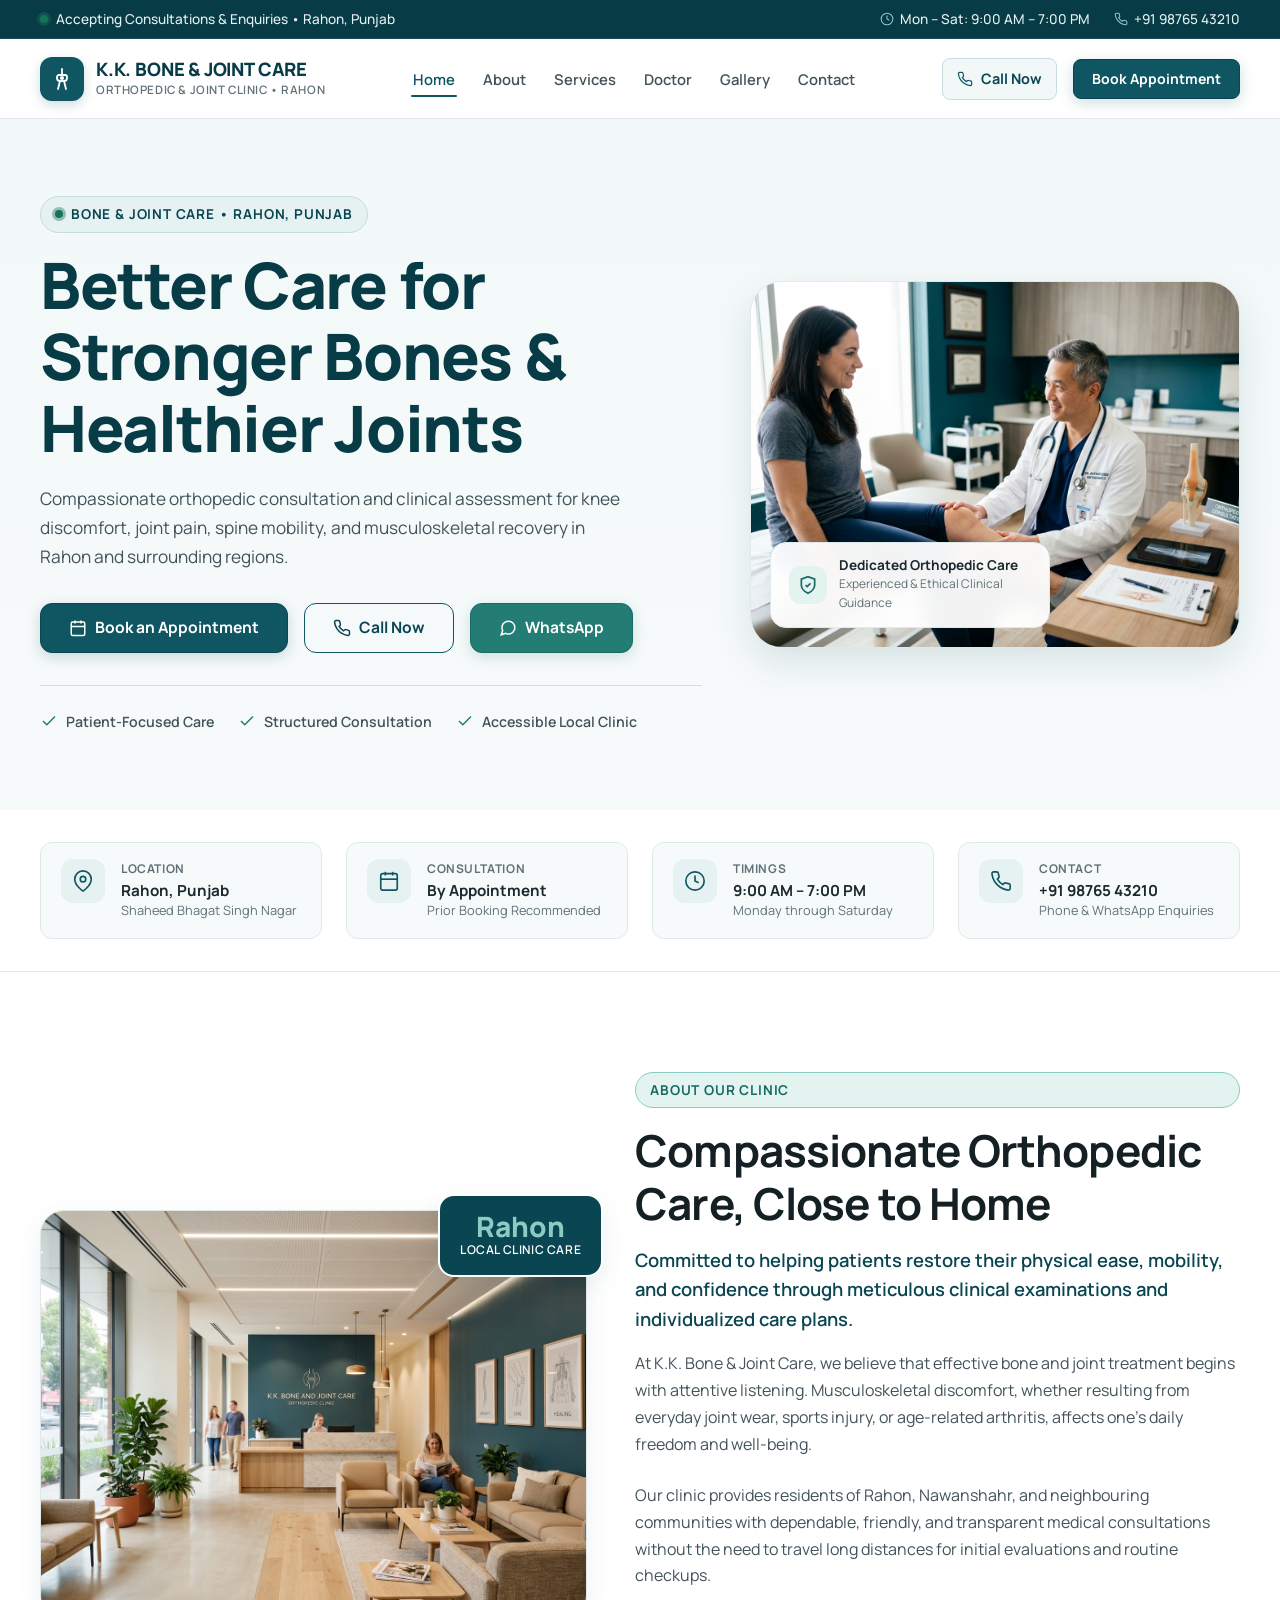
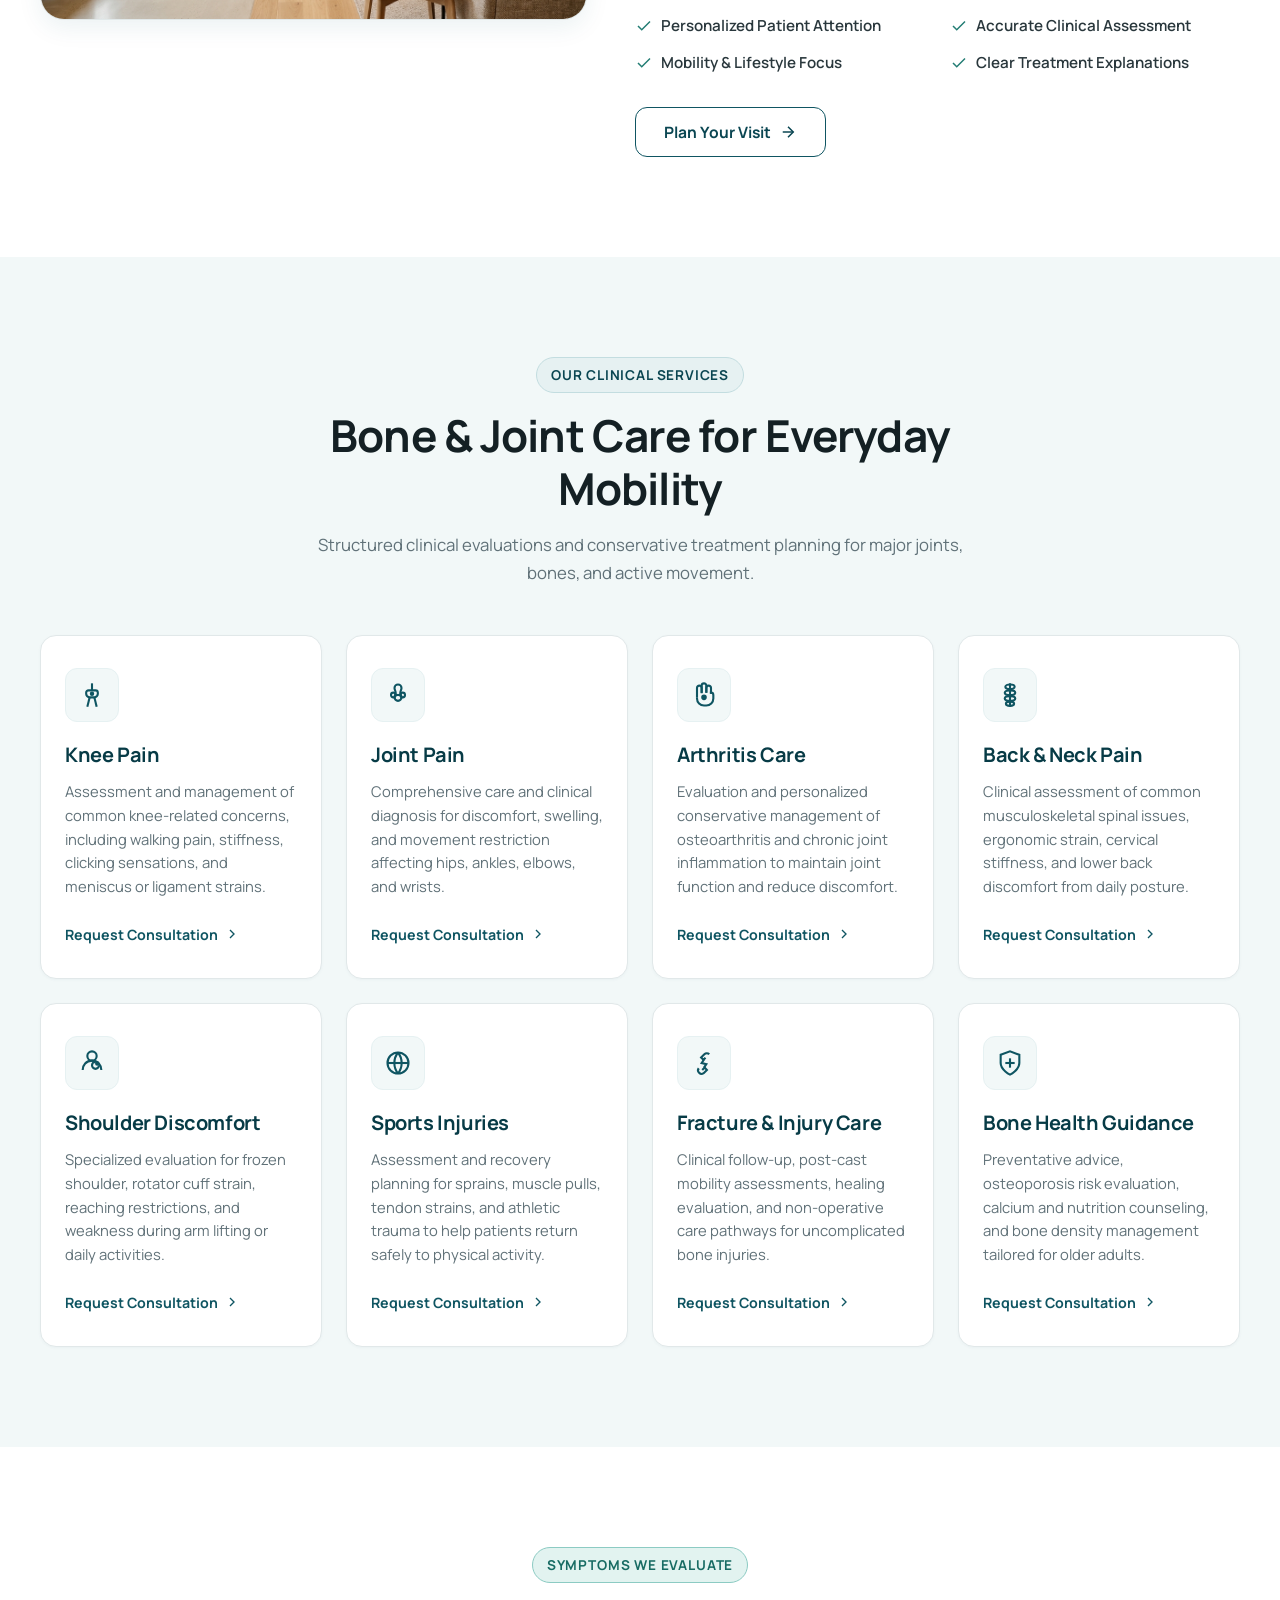
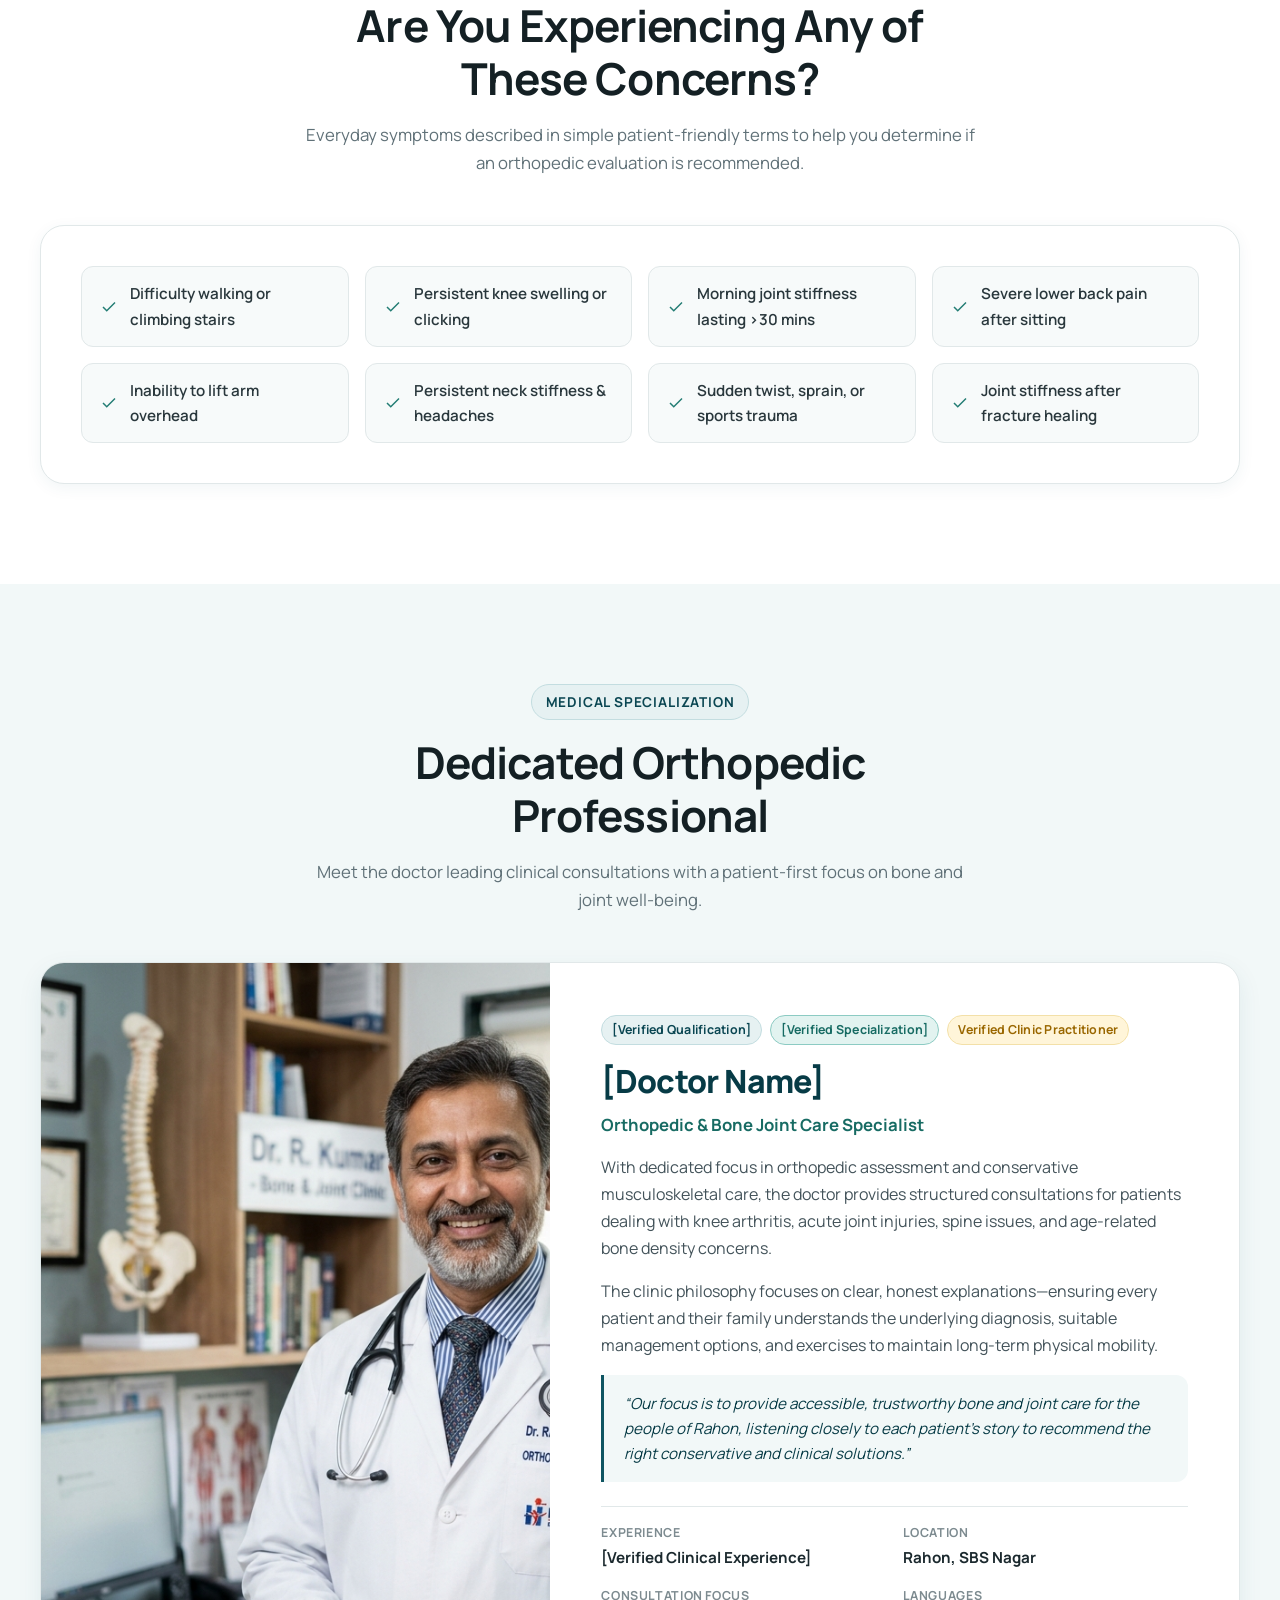
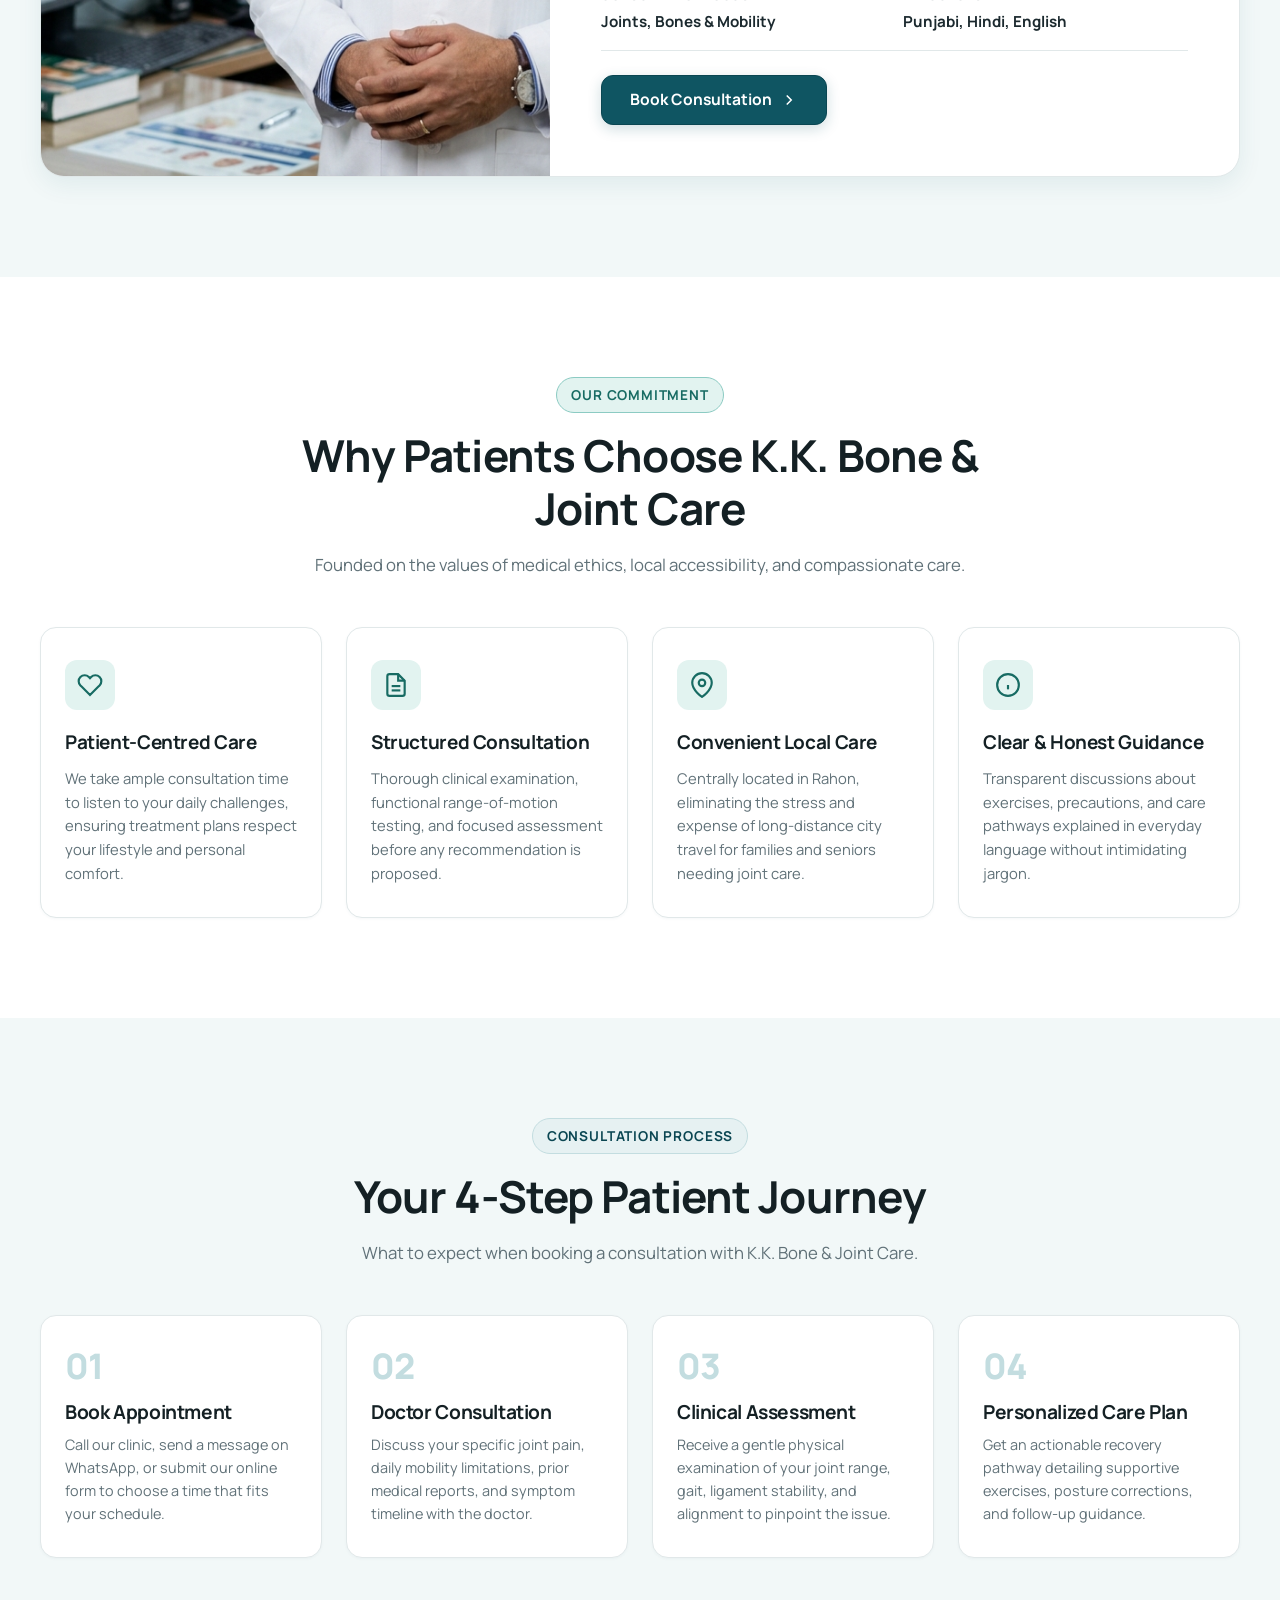
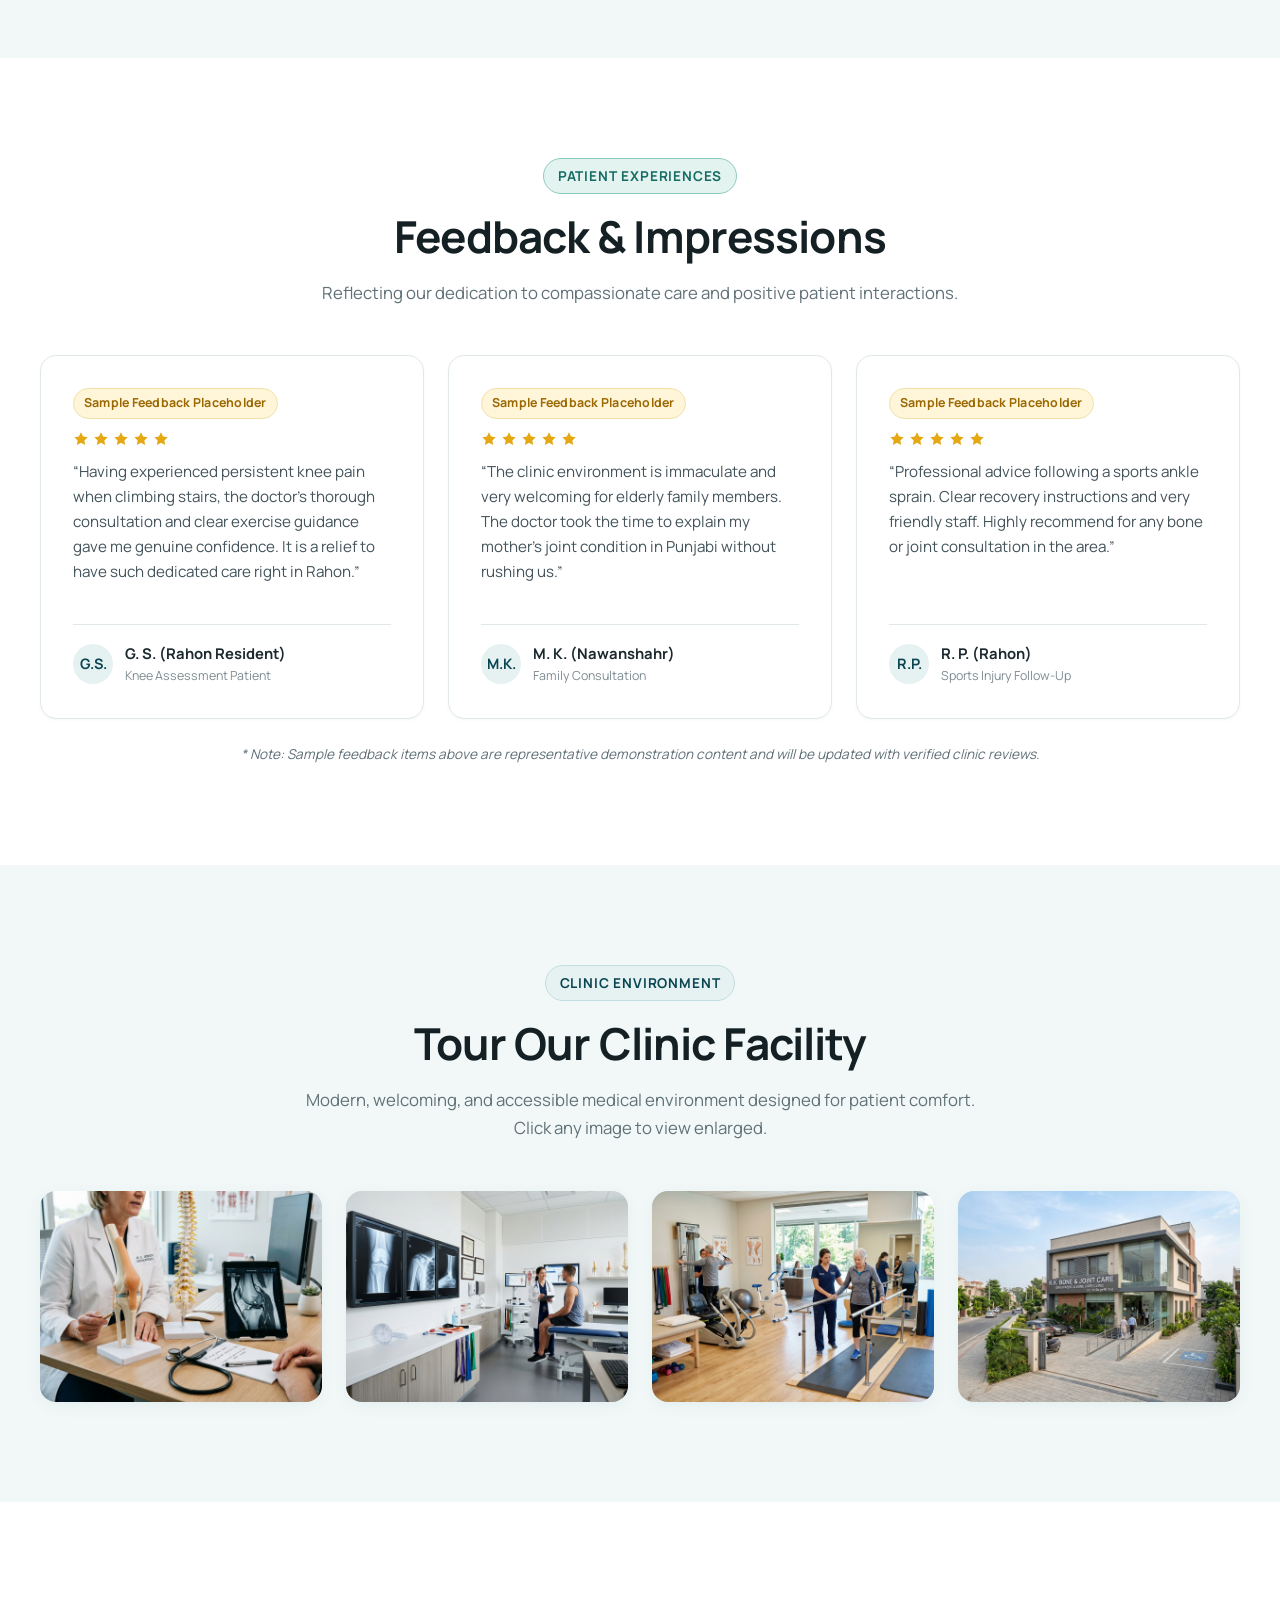
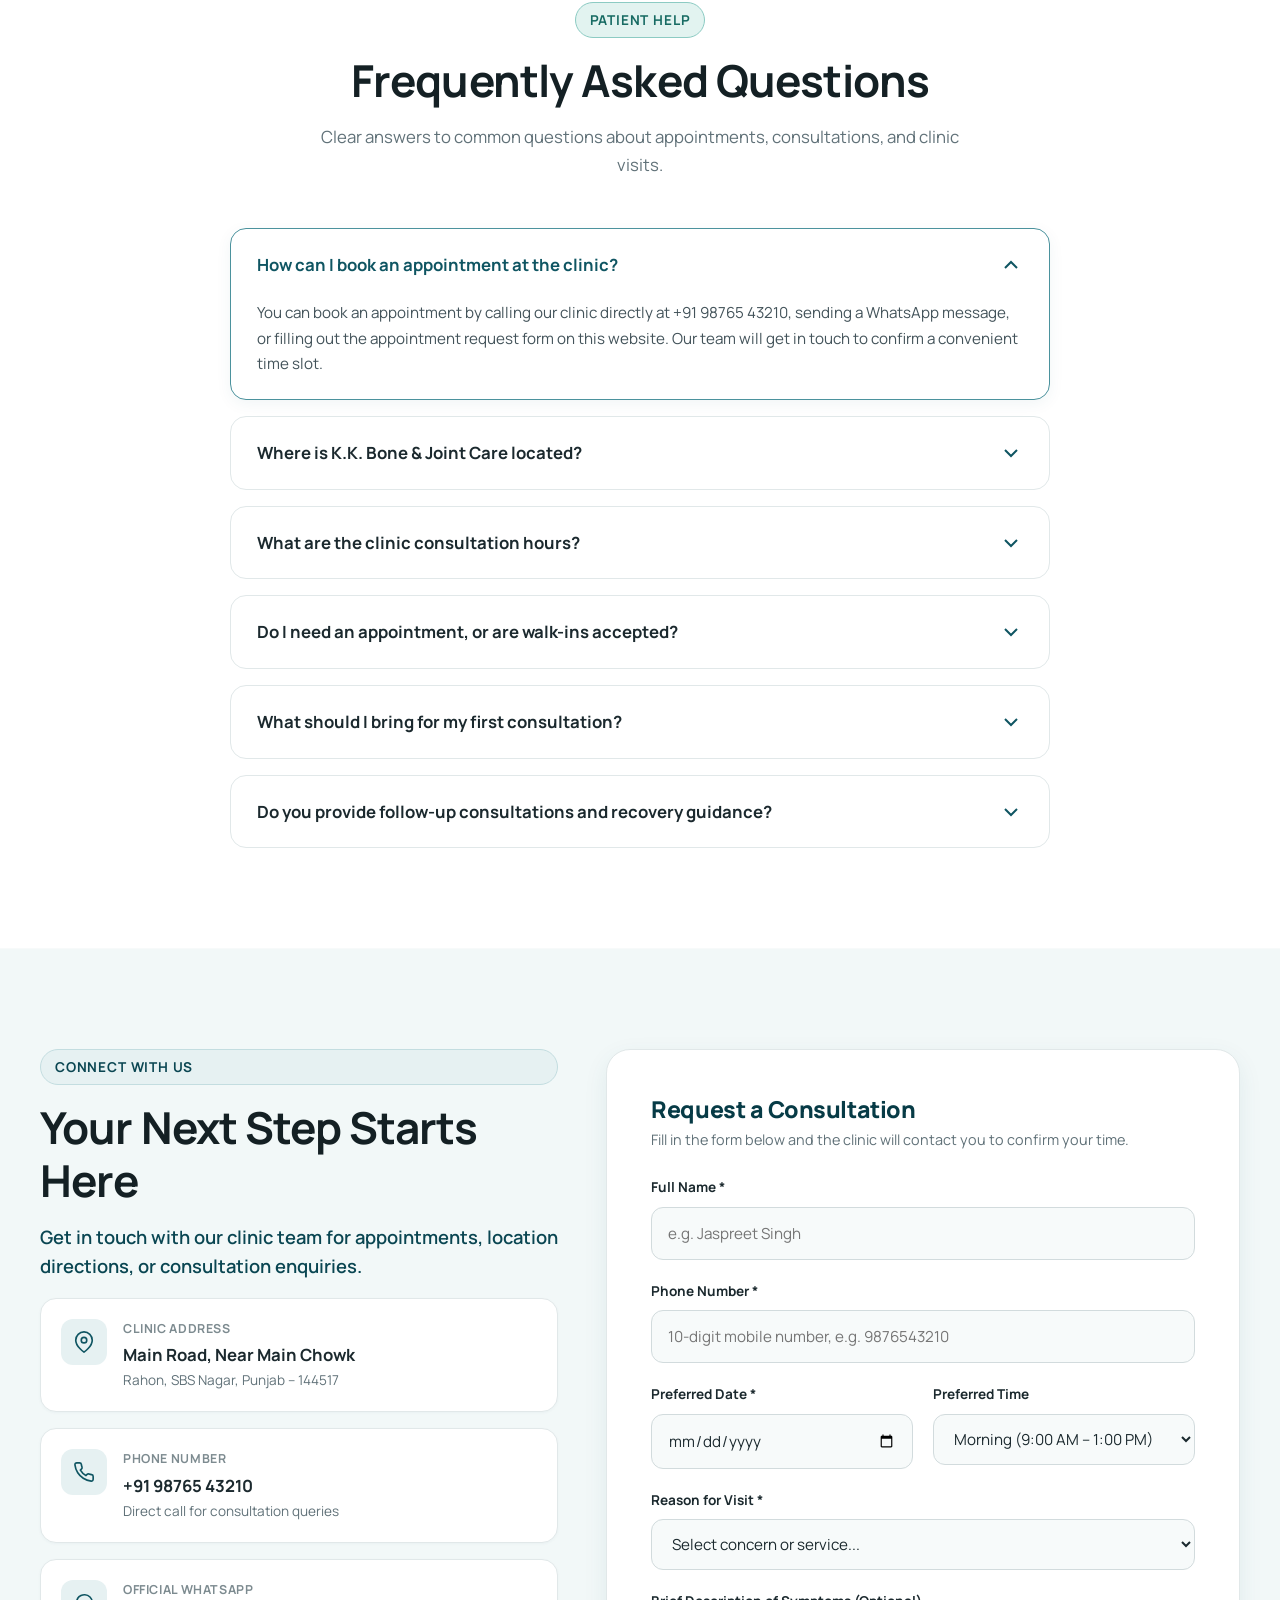
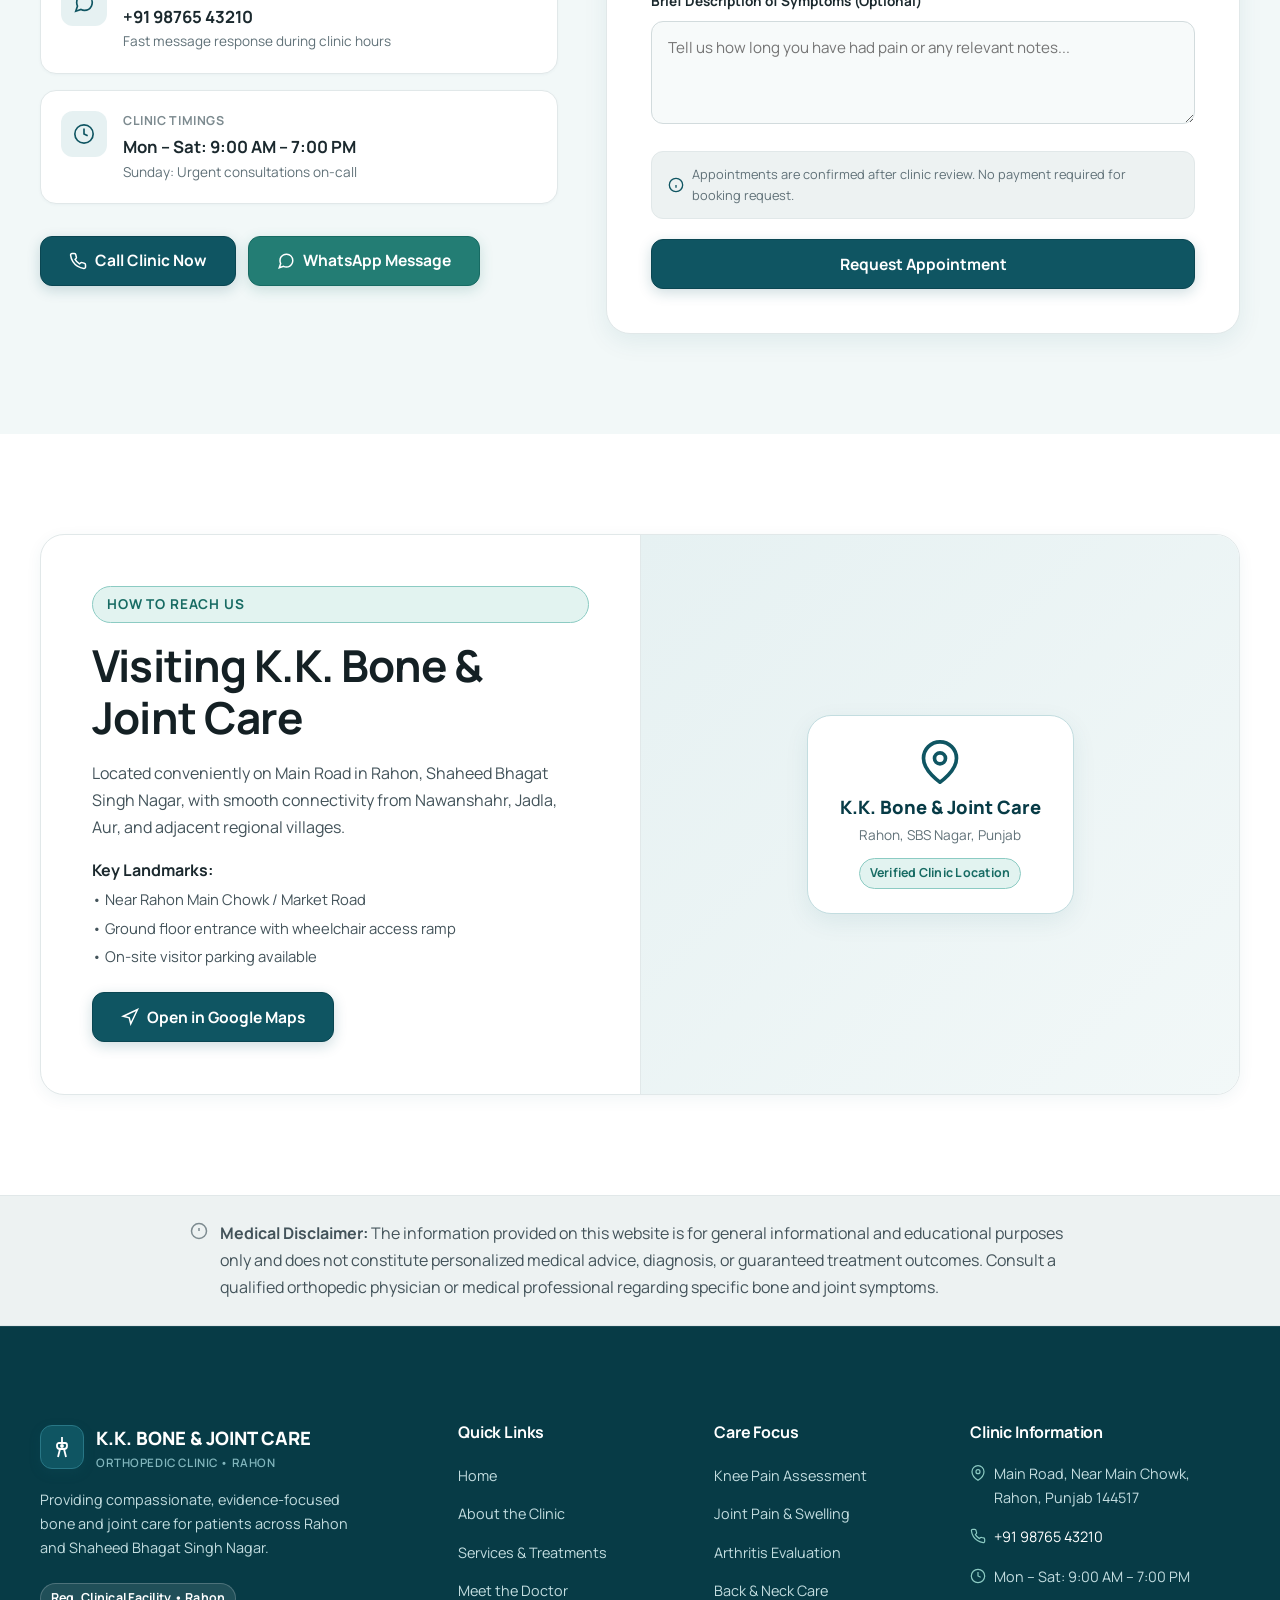
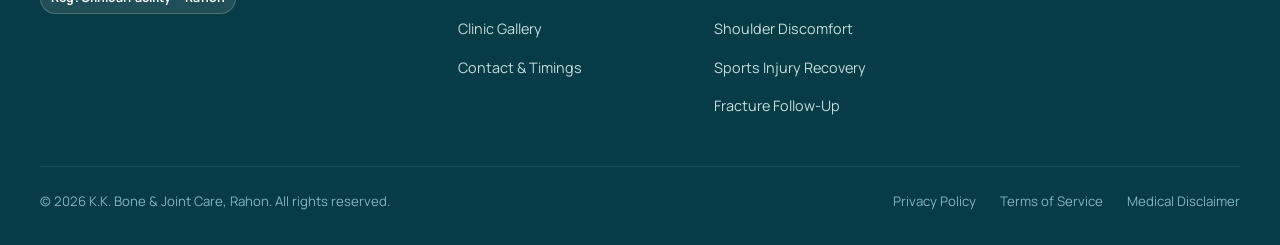
==== commit ba84890b: "Convert website to multi-page architecture with separate About, Services, Doctor, Gallery, and Conta" ====
--- a/index.html
+++ b/index.html
@@ -92,14 +92,12 @@
       <!-- Desktop & Drawer Navigation -->
       <nav class="main-nav" id="site-navigation" aria-label="Main Navigation">
         <ul class="nav-list">
-          <li><a href="#hero" class="nav-link is-active">Home</a></li>
-          <li><a href="#about" class="nav-link">About</a></li>
-          <li><a href="#services" class="nav-link">Services</a></li>
-          <li><a href="#doctor" class="nav-link">Doctor</a></li>
-          <li><a href="#why-us" class="nav-link">Why Us</a></li>
-          <li><a href="#gallery" class="nav-link">Gallery</a></li>
-          <li><a href="#faq" class="nav-link">FAQ</a></li>
-          <li><a href="#contact" class="nav-link">Contact</a></li>
+          <li><a href="index.html" class="nav-link is-active">Home</a></li>
+          <li><a href="about.html" class="nav-link">About</a></li>
+          <li><a href="services.html" class="nav-link">Services</a></li>
+          <li><a href="doctor.html" class="nav-link">Doctor</a></li>
+          <li><a href="gallery.html" class="nav-link">Gallery</a></li>
+          <li><a href="contact.html" class="nav-link">Contact</a></li>
         </ul>
       </nav>
 
@@ -1190,14 +1188,12 @@
         <div>
           <h4 class="footer-heading">Quick Links</h4>
           <ul class="footer-nav-list">
-            <li><a href="#hero" class="footer-nav-link">Home</a></li>
-            <li><a href="#about" class="footer-nav-link">About the Clinic</a></li>
-            <li><a href="#services" class="footer-nav-link">Services &amp; Treatments</a></li>
-            <li><a href="#doctor" class="footer-nav-link">Meet the Doctor</a></li>
-            <li><a href="#why-us" class="footer-nav-link">Why Choose Us</a></li>
-            <li><a href="#gallery" class="footer-nav-link">Clinic Gallery</a></li>
-            <li><a href="#faq" class="footer-nav-link">Patient FAQ</a></li>
-            <li><a href="#contact" class="footer-nav-link">Contact &amp; Timings</a></li>
+            <li><a href="index.html" class="footer-nav-link">Home</a></li>
+            <li><a href="about.html" class="footer-nav-link">About the Clinic</a></li>
+            <li><a href="services.html" class="footer-nav-link">Services &amp; Treatments</a></li>
+            <li><a href="doctor.html" class="footer-nav-link">Meet the Doctor</a></li>
+            <li><a href="gallery.html" class="footer-nav-link">Clinic Gallery</a></li>
+            <li><a href="contact.html" class="footer-nav-link">Contact &amp; Timings</a></li>
           </ul>
         </div>
 
@@ -1205,13 +1201,13 @@
         <div>
           <h4 class="footer-heading">Care Focus</h4>
           <ul class="footer-nav-list">
-            <li><a href="#services" class="footer-nav-link">Knee Pain Assessment</a></li>
-            <li><a href="#services" class="footer-nav-link">Joint Pain &amp; Swelling</a></li>
-            <li><a href="#services" class="footer-nav-link">Arthritis Evaluation</a></li>
-            <li><a href="#services" class="footer-nav-link">Back &amp; Neck Care</a></li>
-            <li><a href="#services" class="footer-nav-link">Shoulder Discomfort</a></li>
-            <li><a href="#services" class="footer-nav-link">Sports Injury Recovery</a></li>
-            <li><a href="#services" class="footer-nav-link">Fracture Follow-Up</a></li>
+            <li><a href="services.html" class="footer-nav-link">Knee Pain Assessment</a></li>
+            <li><a href="services.html" class="footer-nav-link">Joint Pain &amp; Swelling</a></li>
+            <li><a href="services.html" class="footer-nav-link">Arthritis Evaluation</a></li>
+            <li><a href="services.html" class="footer-nav-link">Back &amp; Neck Care</a></li>
+            <li><a href="services.html" class="footer-nav-link">Shoulder Discomfort</a></li>
+            <li><a href="services.html" class="footer-nav-link">Sports Injury Recovery</a></li>
+            <li><a href="services.html" class="footer-nav-link">Fracture Follow-Up</a></li>
           </ul>
         </div>
 
--- a/css/components.css
+++ b/css/components.css
@@ -50,6 +50,48 @@
   width: 14px;
   height: 14px;
   color: var(--color-accent-300);
+}
+
+/* --------------------------------------------------------------------------
+   1.1 Page Hero Banner (Subpages)
+   -------------------------------------------------------------------------- */
+.page-hero {
+  padding-block: clamp(40px, 5vw, 64px);
+  background: linear-gradient(180deg, var(--color-brand-100) 0%, var(--color-neutral-50) 100%);
+  border-bottom: 1px solid var(--color-neutral-200);
+}
+
+.page-breadcrumb {
+  display: flex;
+  align-items: center;
+  gap: var(--space-2);
+  font-size: 0.85rem;
+  font-weight: 600;
+  color: var(--color-neutral-600);
+  margin-bottom: var(--space-3);
+}
+
+.page-breadcrumb a {
+  color: var(--color-brand-700);
+  font-weight: 700;
+}
+
+.page-breadcrumb a:hover {
+  text-decoration: underline;
+}
+
+.page-hero-title {
+  font-size: clamp(2rem, 4vw, 3rem);
+  font-weight: 800;
+  color: var(--color-brand-900);
+  line-height: 1.15;
+  margin-bottom: var(--space-2);
+}
+
+.page-hero-subtitle {
+  font-size: 1.1rem;
+  color: var(--color-neutral-700);
+  max-width: 680px;
 }
 
 /* --------------------------------------------------------------------------
